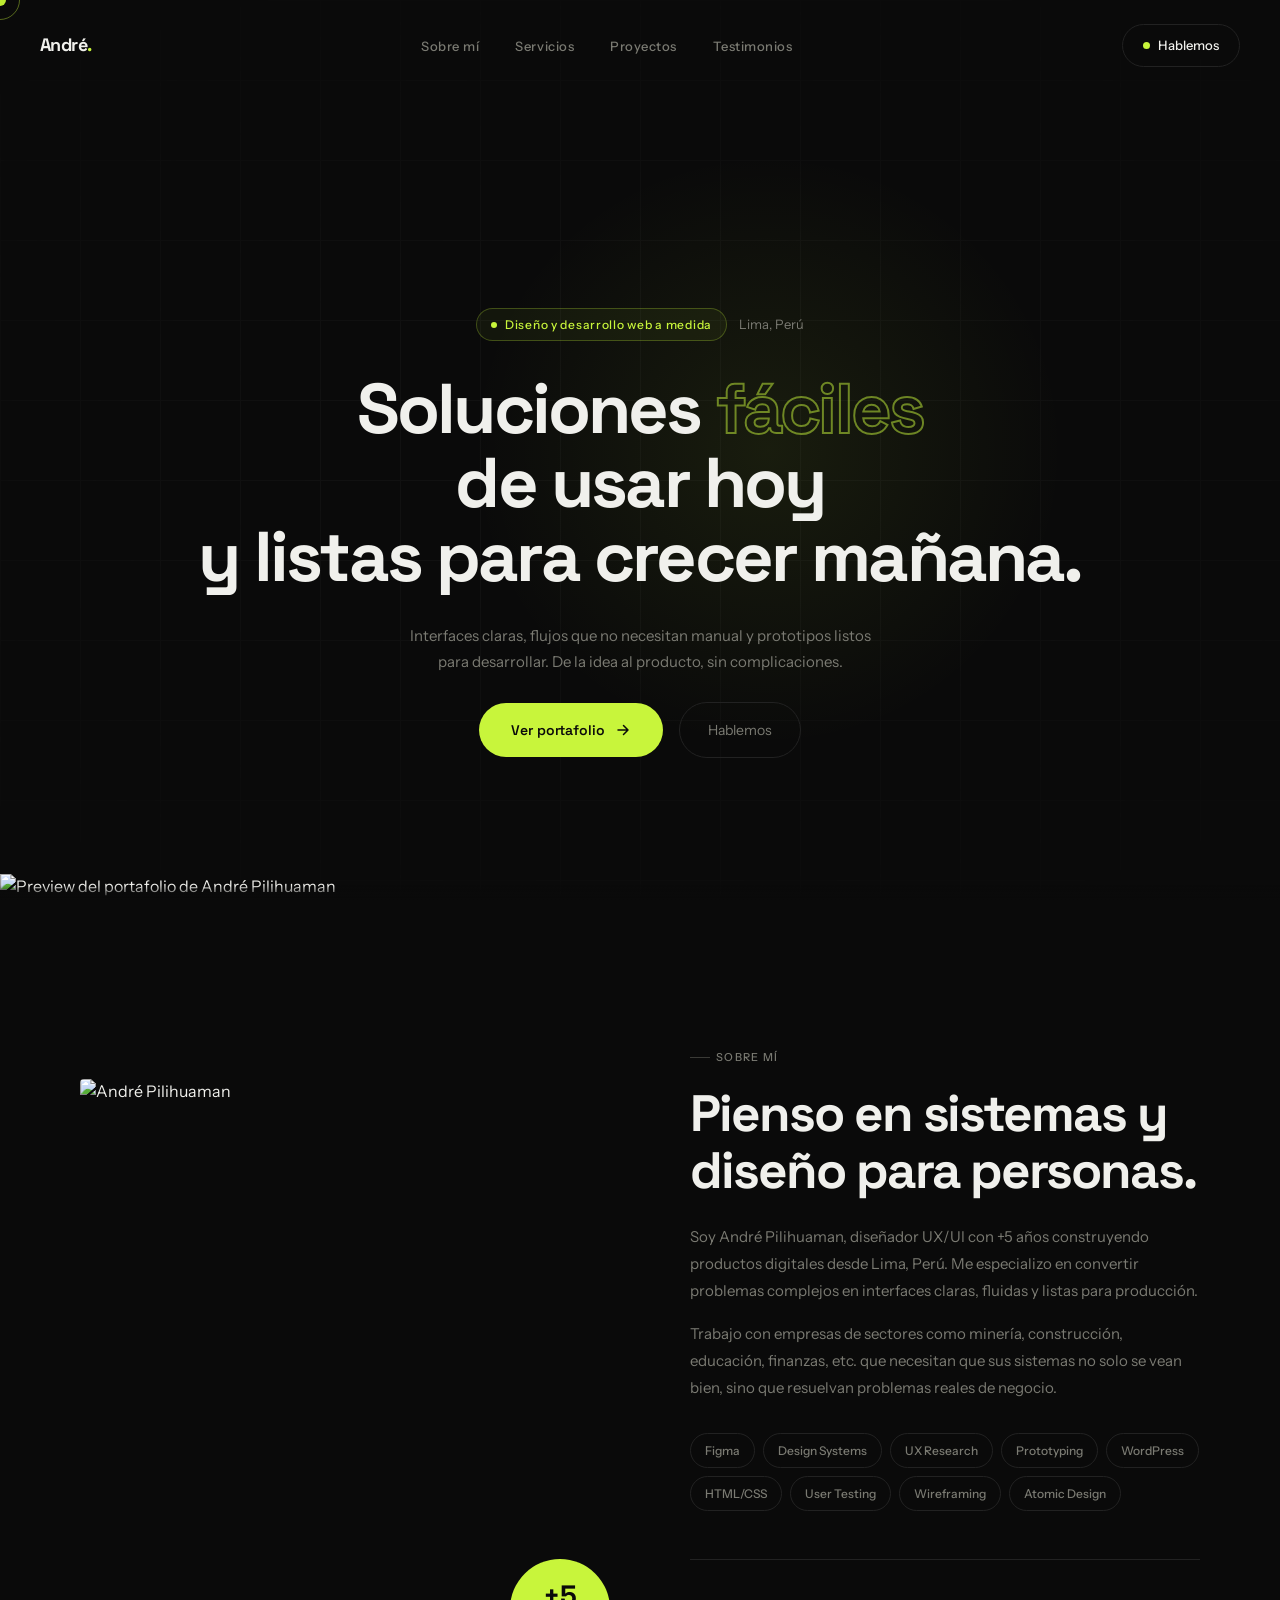
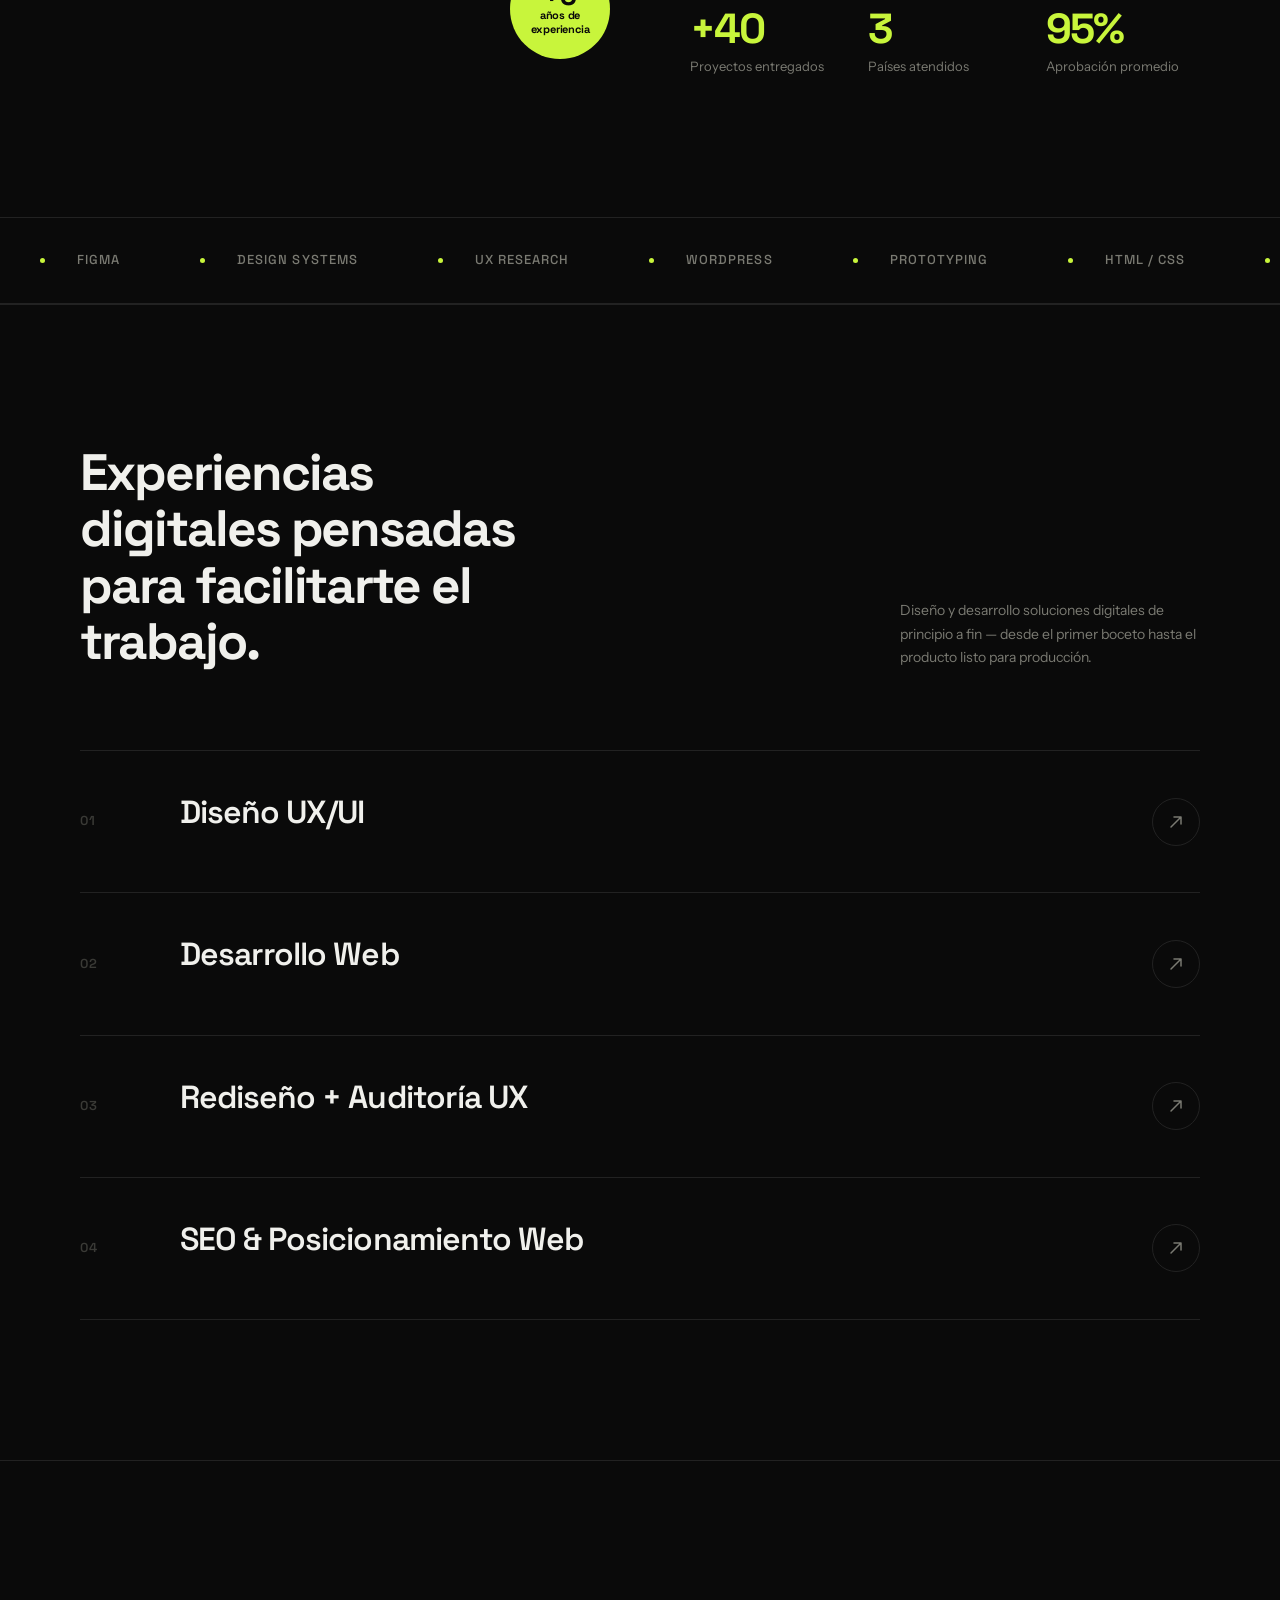
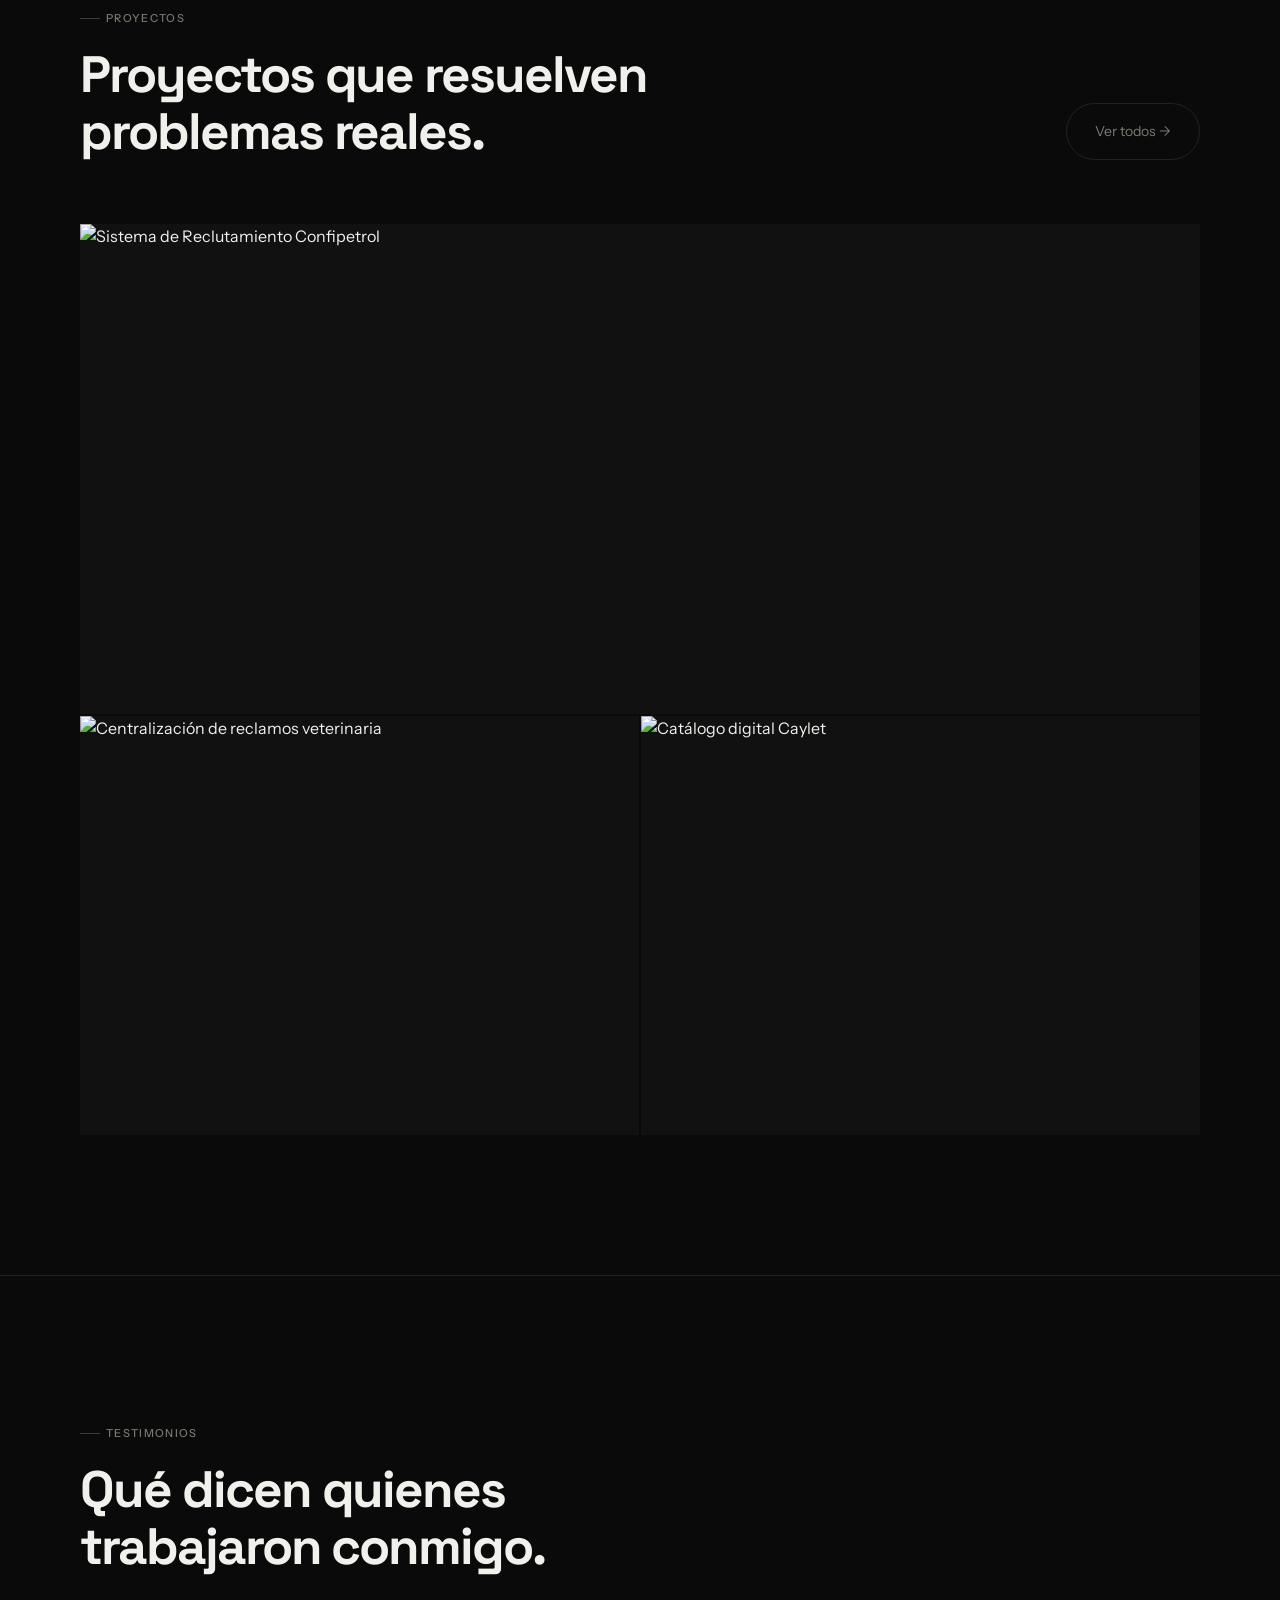
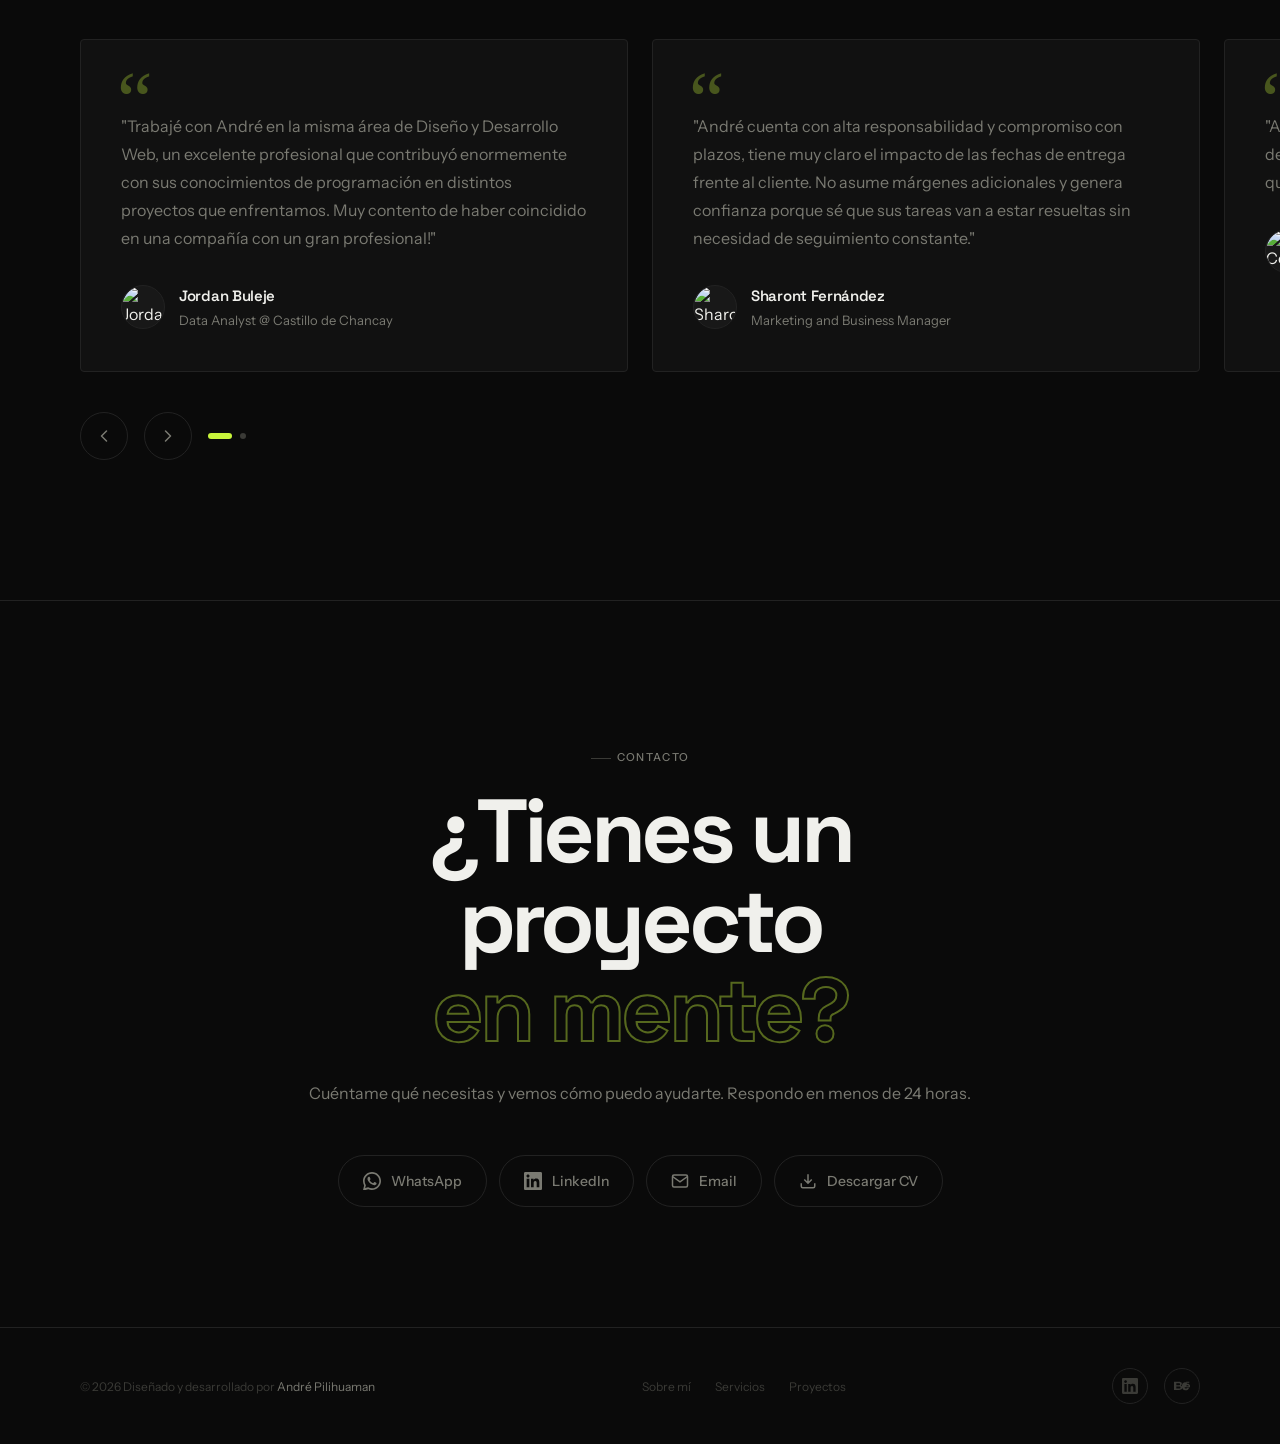
==== index.html @ 9879d1ab "Primera carga" ====
<!DOCTYPE html>
<html lang="es">
<head>
  <meta charset="UTF-8" />
  <meta name="viewport" content="width=device-width, initial-scale=1.0" />
  <title>André Pilihuaman — UX/UI Designer</title>
  <meta name="description" content="Diseñador UX/UI especializado en interfaces claras, sistemas de diseño y productos digitales que facilitan el trabajo." />

  <link rel="preconnect" href="https://fonts.googleapis.com" />
  <link rel="preconnect" href="https://fonts.gstatic.com" crossorigin />
  <link href="https://fonts.googleapis.com/css2?family=Instrument+Sans:ital,wght@0,400;0,500;0,600;1,400&family=Space+Grotesk:wght@300;400;500;600;700&display=swap" rel="stylesheet" />

  <!-- <link rel="icon" type="image/png" href="images/favicon.png" /> -->
  <link rel="stylesheet" href="css/styles.css" />
</head>
<body>

  <!-- CURSOR -->
  <div class="cursor" id="cursor"></div>
  <div class="cursor-ring" id="cursorRing"></div>

  <!-- NAV -->
  <nav id="nav">
    <a href="#hero" class="nav-logo">André<span>.</span></a>
    <ul class="nav-links">
      <li><a href="#about">Sobre mí</a></li>
      <li><a href="#services">Servicios</a></li>
      <li><a href="#projects">Proyectos</a></li>
      <li><a href="#testimonials">Testimonios</a></li>
    </ul>
    <a href="#contact" class="nav-cta">
      <span class="dot"></span>
      Hablemos
    </a>
    <button class="hamburger" id="hamburger" aria-label="Menú">
      <span></span><span></span><span></span>
    </button>
  </nav>

  <!-- OVERLAY + MENÚ MOBILE -->
  <div class="mobile-overlay" id="mobileOverlay"></div>
  <div class="mobile-menu" id="mobileMenu">
    <ul>
      <li><a href="#about"        class="mobile-menu-link">Sobre mí</a></li>
      <li><a href="#services"     class="mobile-menu-link">Servicios</a></li>
      <li><a href="#projects"     class="mobile-menu-link">Proyectos</a></li>
      <li><a href="#testimonials" class="mobile-menu-link">Testimonios</a></li>
      <li><a href="#contact"      class="mobile-menu-link">Hablemos</a></li>
    </ul>
  </div>

  <!-- HERO -->
  <section id="hero">
    <div class="hero-bg-grid"></div>
    <div class="hero-orb"></div>

    <div class="hero-content">
      <div class="hero-eyebrow">
        <div class="badge"><span class="dot"></span>Diseño y desarrollo web a medida</div>
        <span>Lima, Perú</span>
      </div>

      <h1 class="hero-title">
        <span class="line">
          <span class="word">Soluciones</span>&nbsp;<span class="word outlined">fáciles</span>
        </span>
        <span class="line">
          <span class="word">de usar hoy</span>
        </span>
        <span class="line">
          <span class="word">y listas para</span>&nbsp;<span class="word">crecer mañana.</span>
        </span>
      </h1>

      <div class="hero-bottom">
        <p class="hero-desc">
          Interfaces claras, flujos que no necesitan manual y prototipos listos para desarrollar. De la idea al producto, sin complicaciones.
        </p>
        <div class="hero-actions">
          <a href="#projects" class="btn-primary">
            Ver portafolio
            <svg width="16" height="16" viewBox="0 0 16 16" fill="none">
              <path d="M3 8h10M8.5 3.5L13 8l-4.5 4.5" stroke="currentColor" stroke-width="1.5" stroke-linecap="round" stroke-linejoin="round"/>
            </svg>
          </a>
          <a href="#contact" class="btn-secondary">Hablemos</a>
        </div>
      </div>
    </div>

    <div class="hero-mockup-wrapper">
      <img
        src="images/hero_projects.png"
        alt="Preview del portafolio de André Pilihuaman"
        class="hero-mockup-img"
        id="heroMockup"
      />
      <div class="hero-mockup-img--mobile">
        <img src="images/hero_projects_mobile.png" alt="">
      </div>
      <div class="hero-mockup-fade"></div>
    </div>
  </section>

  <!-- ABOUT -->
  <section id="about">
    <div class="container">
      <div class="about-grid">

        <div class="about-left reveal">
          <div class="about-photo-wrapper">
            <img src="images/profile_andre.png" alt="André Pilihuaman" class="about-photo" />
            <div class="about-badge">
              <div class="about-badge-inner">
                <span class="num">+5</span>
                <span>años de<br>experiencia</span>
              </div>
            </div>
          </div>
        </div>

        <div class="about-right">
          <div class="tag reveal">Sobre mí</div>
          <h2 class="reveal reveal-delay-1">Pienso en sistemas y diseño para personas.</h2>
          <p class="reveal reveal-delay-2">
            Soy André Pilihuaman, diseñador UX/UI con +5 años construyendo productos digitales desde Lima, Perú. Me especializo en convertir problemas complejos en interfaces claras, fluidas y listas para producción.
          </p>
          <p class="reveal reveal-delay-2">
            Trabajo con empresas de sectores como minería, construcción, educación, finanzas, etc. que necesitan que sus sistemas no solo se vean bien, sino que resuelvan problemas reales de negocio.
          </p>
          <div class="skills-pills reveal reveal-delay-3">
            <span class="pill">Figma</span>
            <span class="pill">Design Systems</span>
            <span class="pill">UX Research</span>
            <span class="pill">Prototyping</span>
            <span class="pill">WordPress</span>
            <span class="pill">HTML/CSS</span>
            <span class="pill">User Testing</span>
            <span class="pill">Wireframing</span>
            <span class="pill">Atomic Design</span>
          </div>
          <div class="about-stats reveal reveal-delay-4">
            <div class="about-stat">
              <div class="num">+40</div>
              <div class="label">Proyectos entregados</div>
            </div>
            <div class="about-stat">
              <div class="num">3</div>
              <div class="label">Países atendidos</div>
            </div>
            <div class="about-stat">
              <div class="num">95%</div>
              <div class="label">Aprobación promedio</div>
            </div>
          </div>
        </div>

      </div>
    </div>
  </section>

  <!-- MARQUEE -->
  <div class="marquee-section">
    <div class="marquee-track">
      <div class="marquee-item"><span class="dot"></span>Figma</div>
      <div class="marquee-item"><span class="dot"></span>Design Systems</div>
      <div class="marquee-item"><span class="dot"></span>UX Research</div>
      <div class="marquee-item"><span class="dot"></span>WordPress</div>
      <div class="marquee-item"><span class="dot"></span>Prototyping</div>
      <div class="marquee-item"><span class="dot"></span>HTML / CSS</div>
      <div class="marquee-item"><span class="dot"></span>Wireframing</div>
      <div class="marquee-item"><span class="dot"></span>User Testing</div>
      <div class="marquee-item"><span class="dot"></span>Information Architecture</div>
      <div class="marquee-item"><span class="dot"></span>Figma</div>
      <div class="marquee-item"><span class="dot"></span>Design Systems</div>
      <div class="marquee-item"><span class="dot"></span>UX Research</div>
      <div class="marquee-item"><span class="dot"></span>WordPress</div>
      <div class="marquee-item"><span class="dot"></span>Prototyping</div>
      <div class="marquee-item"><span class="dot"></span>HTML / CSS</div>
      <div class="marquee-item"><span class="dot"></span>Wireframing</div>
      <div class="marquee-item"><span class="dot"></span>User Testing</div>
      <div class="marquee-item"><span class="dot"></span>Information Architecture</div>
    </div>
  </div>

  <!-- SERVICES -->
  <section id="services">
    <div class="container">
      <div class="services-header">
        <h2 class="reveal">Experiencias digitales pensadas para facilitarte el trabajo.</h2>
        <p class="reveal">Diseño y desarrollo soluciones digitales de principio a fin — desde el primer boceto hasta el producto listo para producción.</p>
      </div>

      <div class="services-list">

        <div class="service-item reveal">
          <div class="service-num">01</div>
          <div class="service-content">
            <div class="service-name">Diseño UX/UI</div>
            <div class="service-desc">Desde landing pages hasta sistemas enterprise complejos. Diseño interfaces centradas en el usuario que son intuitivas, funcionales y listas para desarrollo.</div>
            <div class="service-tags">
              <span class="service-tag">Research</span>
              <span class="service-tag">Wireframes</span>
              <span class="service-tag">Prototipos</span>
              <span class="service-tag">Figma</span>
            </div>
          </div>
          <div class="service-arrow">
            <svg width="18" height="18" viewBox="0 0 18 18" fill="none"><path d="M4 14L14 4M14 4H7M14 4v7" stroke="currentColor" stroke-width="1.5" stroke-linecap="round" stroke-linejoin="round"/></svg>
          </div>
        </div>

        <div class="service-item reveal reveal-delay-1">
          <div class="service-num">02</div>
          <div class="service-content">
            <div class="service-name">Desarrollo Web</div>
            <div class="service-desc">Convierto diseños en código. WordPress, HTML/CSS/JS y otras tecnologías, con atención pixel-perfect a cada detalle.</div>
            <div class="service-tags">
              <span class="service-tag">WordPress</span>
              <span class="service-tag">HTML/CSS/JS</span>
              <span class="service-tag">ACF/PHP</span>
              <span class="service-tag">Elementor Pro</span>
            </div>
          </div>
          <div class="service-arrow">
            <svg width="18" height="18" viewBox="0 0 18 18" fill="none"><path d="M4 14L14 4M14 4H7M14 4v7" stroke="currentColor" stroke-width="1.5" stroke-linecap="round" stroke-linejoin="round"/></svg>
          </div>
        </div>

        <div class="service-item reveal reveal-delay-2">
          <div class="service-num">03</div>
          <div class="service-content">
            <div class="service-name">Rediseño + Auditoría UX</div>
            <div class="service-desc">Identifico los puntos de fricción en tu producto actual y propongo soluciones concretas con impacto medible.</div>
            <div class="service-tags">
              <span class="service-tag">Heurísticas</span>
              <span class="service-tag">Flujos</span>
              <span class="service-tag">Benchmarking</span>
            </div>
          </div>
          <div class="service-arrow">
            <svg width="18" height="18" viewBox="0 0 18 18" fill="none"><path d="M4 14L14 4M14 4H7M14 4v7" stroke="currentColor" stroke-width="1.5" stroke-linecap="round" stroke-linejoin="round"/></svg>
          </div>
        </div>

        <div class="service-item reveal reveal-delay-3">
          <div class="service-num">04</div>
          <div class="service-content">
            <div class="service-name">SEO & Posicionamiento Web</div>
            <div class="service-desc">Optimizo sitios para que Google los encuentre. Estructura, rendimiento, on-page y Core Web Vitals.</div>
            <div class="service-tags">
              <span class="service-tag">On-page SEO</span>
              <span class="service-tag">Core Web Vitals</span>
              <span class="service-tag">Google Search Console</span>
            </div>
          </div>
          <div class="service-arrow">
            <svg width="18" height="18" viewBox="0 0 18 18" fill="none"><path d="M4 14L14 4M14 4H7M14 4v7" stroke="currentColor" stroke-width="1.5" stroke-linecap="round" stroke-linejoin="round"/></svg>
          </div>
        </div>

      </div>
    </div>
  </section>

  <!-- PROJECTS -->
  <section id="projects">
    <div class="container">
      <div class="projects-header">
        <div>
          <div class="tag reveal">Proyectos</div>
          <h2 class="reveal reveal-delay-1">Proyectos que resuelven<br>problemas reales.</h2>
        </div>
        <a href="#contact" class="btn-secondary reveal reveal-delay-2">Ver todos →</a>
      </div>

      <div class="projects-grid">

        <div class="project-card reveal">
          <img src="images/project_reclutamiento.png" class="project-thumb" alt="Sistema de Reclutamiento Confipetrol">
          <div class="project-overlay">
            <div class="project-cats">
              <span class="project-cat">UX/UI</span>
              <span class="project-cat">Minería</span>
              <span class="project-cat">Figma</span>
            </div>
            <div class="project-title">De Excel a plataforma de reclutamiento enterprise</div>
            <div class="project-client">Sistema de reclutamiento para empresa minera</div>
          </div>
          <a href="#" class="project-link-btn" aria-label="Ver proyecto">
            <svg width="18" height="18" viewBox="0 0 18 18" fill="none"><path d="M4 14L14 4M14 4H7M14 4v7" stroke="currentColor" stroke-width="1.5" stroke-linecap="round" stroke-linejoin="round"/></svg>
          </a>
        </div>

        <div class="project-card reveal reveal-delay-1">
          <img src="images/project_reclamos.png" class="project-thumb" alt="Centralización de reclamos veterinaria">
          <div class="project-overlay">
            <div class="project-cats">
              <span class="project-cat">Salud veterinaria</span>
              <span class="project-cat">UX/UI</span>
              <span class="project-cat">Figma</span>
            </div>
            <div class="project-title">Centralización de reclamos en plataforma enterprise</div>
            <div class="project-client">Sistema de reclamos para empresa médico veterinaria</div>
          </div>
          <a href="#" class="project-link-btn" aria-label="Ver proyecto">
            <svg width="18" height="18" viewBox="0 0 18 18" fill="none"><path d="M4 14L14 4M14 4H7M14 4v7" stroke="currentColor" stroke-width="1.5" stroke-linecap="round" stroke-linejoin="round"/></svg>
          </a>
        </div>

        <div class="project-card reveal reveal-delay-2">
          <img src="images/project_caylet.png" class="project-thumb" alt="Catálogo digital Caylet">
          <div class="project-overlay">
            <div class="project-cats">
              <span class="project-cat">Retail</span>
              <span class="project-cat">Web Dev</span>
              <span class="project-cat">WordPress</span>
            </div>
            <div class="project-title">Catálogo digital que reemplazó un PDF de 50 páginas</div>
            <div class="project-client">Sitio web wordpress con tienda virtual</div>
          </div>
          <a href="#" class="project-link-btn" aria-label="Ver proyecto">
            <svg width="18" height="18" viewBox="0 0 18 18" fill="none"><path d="M4 14L14 4M14 4H7M14 4v7" stroke="currentColor" stroke-width="1.5" stroke-linecap="round" stroke-linejoin="round"/></svg>
          </a>
        </div>

      </div>
    </div>
  </section>

  <!-- TESTIMONIALS -->
  <section id="testimonials">
    <div class="container">
      <div class="testimonials-header">
        <div class="tag reveal">Testimonios</div>
        <h2 class="reveal reveal-delay-1">Qué dicen quienes<br>trabajaron conmigo.</h2>
      </div>
      <div class="testimonials-slider">
        <div class="testimonials-track" id="testimonialsTrack">

          <div class="testimonial-card">
            <p class="testimonial-text">"Trabajé con André en la misma área de Diseño y Desarrollo Web, un excelente profesional que contribuyó enormemente con sus conocimientos de programación en distintos proyectos que enfrentamos. Muy contento de haber coincidido en una compañía con un gran profesional!"</p>
            <div class="testimonial-author">
              <div class="testimonial-avatar">
                <img src="images/ícono_jordan.png" alt="Jordan Buleje">
              </div>
              <div>
                <div class="testimonial-name">Jordan Buleje</div>
                <div class="testimonial-role">Data Analyst @ Castillo de Chancay</div>
              </div>
            </div>
          </div>

          <div class="testimonial-card">
            <p class="testimonial-text">"André cuenta con alta responsabilidad y compromiso con plazos, tiene muy claro el impacto de las fechas de entrega frente al cliente. No asume márgenes adicionales y genera confianza porque sé que sus tareas van a estar resueltas sin necesidad de seguimiento constante."</p>
            <div class="testimonial-author">
              <div class="testimonial-avatar">
                <img src="images/ícono_sharont.png" alt="Sharont Fernández">
              </div>
              <div>
                <div class="testimonial-name">Sharont Fernández</div>
                <div class="testimonial-role">Marketing and Business Manager</div>
              </div>
            </div>
          </div>

          <div class="testimonial-card">
            <p class="testimonial-text">"André es muy detallista y se toma el tiempo para asegurarse de que todo esté perfecto. El resultado fue mucho mejor de lo que esperábamos."</p>
            <div class="testimonial-author">
              <div class="testimonial-avatar">
                <img src="images/ícono_césar.png" alt="César Gálvez">
              </div>
              <div>
                <div class="testimonial-name">César Gálvez</div>
                <div class="testimonial-role">CEO @touchconsulting</div>
              </div>
            </div>
          </div>

          <div class="testimonial-card">
            <p class="testimonial-text">"La calidad del diseño UX de André superó nuestras expectativas. Logró simplificar procesos complejos con una interfaz intuitiva que nuestro equipo adoptó de inmediato."</p>
            <div class="testimonial-author">
              <div class="testimonial-avatar">
                <img src="images/ícono_yuliana.png" alt="Yuliana Goñi">
              </div>
              <div>
                <div class="testimonial-name">Yuliana Goñi</div>
                <div class="testimonial-role">Project Manager</div>
              </div>
            </div>
          </div>

        </div>
        <div class="slider-controls">
          <button class="slider-btn" id="prevBtn" aria-label="Anterior">
            <svg width="20" height="20" viewBox="0 0 20 20" fill="none"><path d="M12.5 15L7.5 10L12.5 5" stroke="currentColor" stroke-width="1.5" stroke-linecap="round" stroke-linejoin="round"/></svg>
          </button>
          <button class="slider-btn" id="nextBtn" aria-label="Siguiente">
            <svg width="20" height="20" viewBox="0 0 20 20" fill="none"><path d="M7.5 5L12.5 10L7.5 15" stroke="currentColor" stroke-width="1.5" stroke-linecap="round" stroke-linejoin="round"/></svg>
          </button>
          <div class="slider-dots" id="sliderDots"></div>
        </div>
      </div>
    </div>
  </section>

  <!-- CONTACT -->
  <section id="contact">
    <div class="container">
      <div class="contact-inner">
        <div class="tag reveal" style="justify-content:center">Contacto</div>
        <h2 class="reveal reveal-delay-1">¿Tienes un<br>proyecto<br><em>en mente?</em></h2>
        <p class="reveal reveal-delay-2">Cuéntame qué necesitas y vemos cómo puedo ayudarte. Respondo en menos de 24 horas.</p>
        <div class="contact-links reveal reveal-delay-3">
          <a href="https://wa.me/51931561797" target="_blank" class="contact-link">
            <svg width="18" height="18" viewBox="0 0 24 24" fill="currentColor"><path d="M17.472 14.382c-.297-.149-1.758-.867-2.03-.967-.273-.099-.471-.148-.67.15-.197.297-.767.966-.94 1.164-.173.199-.347.223-.644.075-.297-.15-1.255-.463-2.39-1.475-.883-.788-1.48-1.761-1.653-2.059-.173-.297-.018-.458.13-.606.134-.133.298-.347.446-.52.149-.174.198-.298.298-.497.099-.198.05-.371-.025-.52-.075-.149-.669-1.612-.916-2.207-.242-.579-.487-.5-.669-.51-.173-.008-.371-.01-.57-.01-.198 0-.52.074-.792.372-.272.297-1.04 1.016-1.04 2.479 0 1.462 1.065 2.875 1.213 3.074.149.198 2.096 3.2 5.077 4.487.709.306 1.262.489 1.694.625.712.227 1.36.195 1.871.118.571-.085 1.758-.719 2.006-1.413.248-.694.248-1.289.173-1.413-.074-.124-.272-.198-.57-.347z"/><path d="M12 0C5.373 0 0 5.373 0 12c0 2.126.557 4.122 1.529 5.855L.057 23.886c-.06.232.02.477.204.641.127.112.288.17.452.17.065 0 .131-.009.194-.027l6.186-1.607A11.927 11.927 0 0012 24c6.627 0 12-5.373 12-12S18.627 0 12 0zm0 21.818a9.797 9.797 0 01-5.031-1.393l-.36-.213-3.732.969.998-3.637-.234-.374A9.797 9.797 0 012.182 12C2.182 6.565 6.565 2.182 12 2.182S21.818 6.565 21.818 12 17.435 21.818 12 21.818z"/></svg>
            WhatsApp
          </a>
          <a href="https://www.linkedin.com/in/andr%C3%A9-pillihuaman/" target="_blank" class="contact-link">
            <svg width="18" height="18" viewBox="0 0 24 24" fill="currentColor"><path d="M20.447 20.452h-3.554v-5.569c0-1.328-.027-3.037-1.852-3.037-1.853 0-2.136 1.445-2.136 2.939v5.667H9.351V9h3.414v1.561h.046c.477-.9 1.637-1.85 3.37-1.85 3.601 0 4.267 2.37 4.267 5.455v6.286zM5.337 7.433c-1.144 0-2.063-.926-2.063-2.065 0-1.138.92-2.063 2.063-2.063 1.14 0 2.064.925 2.064 2.063 0 1.139-.925 2.065-2.064 2.065zm1.782 13.019H3.555V9h3.564v11.452zM22.225 0H1.771C.792 0 0 .774 0 1.729v20.542C0 23.227.792 24 1.771 24h20.451C23.2 24 24 23.227 24 22.271V1.729C24 .774 23.2 0 22.222 0h.003z"/></svg>
            LinkedIn
          </a>
          <a href="mailto:aphuachaca@gmail.com" class="contact-link">
            <svg width="18" height="18" viewBox="0 0 24 24" fill="none" stroke="currentColor" stroke-width="2"><path d="M4 4h16c1.1 0 2 .9 2 2v12c0 1.1-.9 2-2 2H4c-1.1 0-2-.9-2-2V6c0-1.1.9-2 2-2z"/><polyline points="22,6 12,13 2,6"/></svg>
            Email
          </a>
          <a href="images/CV_Andre_Pillihuaman_UX_UI.pdf" download class="contact-link">
            <svg width="18" height="18" viewBox="0 0 24 24" fill="none" stroke="currentColor" stroke-width="2"><path d="M21 15v4a2 2 0 01-2 2H5a2 2 0 01-2-2v-4M7 10l5 5 5-5M12 15V3"/></svg>
            Descargar CV
          </a>
        </div>
      </div>
    </div>
  </section>

  <!-- FOOTER -->
  <footer>
    <div class="container">
      <div class="footer-inner">
        <div class="footer-copy">© 2026 Diseñado y desarrollado por <span>André Pilihuaman</span></div>
        <div class="footer-links">
          <a href="#about">Sobre mí</a>
          <a href="#services">Servicios</a>
          <a href="#projects">Proyectos</a>
        </div>
        <div class="footer-socials">
          <a href="https://www.linkedin.com/in/andr%C3%A9-pillihuaman/" target="_blank" aria-label="LinkedIn">
            <svg width="16" height="16" viewBox="0 0 24 24" fill="currentColor"><path d="M20.447 20.452h-3.554v-5.569c0-1.328-.027-3.037-1.852-3.037-1.853 0-2.136 1.445-2.136 2.939v5.667H9.351V9h3.414v1.561h.046c.477-.9 1.637-1.85 3.37-1.85 3.601 0 4.267 2.37 4.267 5.455v6.286zM5.337 7.433c-1.144 0-2.063-.926-2.063-2.065 0-1.138.92-2.063 2.063-2.063 1.14 0 2.064.925 2.064 2.063 0 1.139-.925 2.065-2.064 2.065zm1.782 13.019H3.555V9h3.564v11.452zM22.225 0H1.771C.792 0 0 .774 0 1.729v20.542C0 23.227.792 24 1.771 24h20.451C23.2 24 24 23.227 24 22.271V1.729C24 .774 23.2 0 22.222 0h.003z"/></svg>
          </a>
          <a href="https://www.behance.net/andrepillihu1" target="_blank" aria-label="Behance">
            <svg width="16" height="16" viewBox="0 0 24 24" fill="currentColor"><path d="M7.803 5.731c.589 0 1.119.051 1.605.155.483.103.895.273 1.243.508.343.235.611.547.804.938.187.387.28.86.28 1.406 0 .604-.135 1.107-.404 1.512-.269.406-.673.737-1.207.994.724.226 1.267.615 1.624 1.169.357.553.538 1.22.538 2.002 0 .605-.113 1.127-.343 1.568-.226.437-.543.798-.95 1.077-.406.278-.877.49-1.415.624-.54.136-1.114.203-1.718.203H0V5.731h7.803zm-.351 4.972c.49 0 .891-.119 1.2-.354.31-.238.464-.604.464-1.1 0-.27-.05-.498-.148-.682-.099-.183-.237-.33-.415-.437-.178-.106-.386-.181-.623-.226-.237-.044-.49-.066-.758-.066H3.463v2.865h3.989zm.19 5.218c.285 0 .556-.027.808-.08.252-.054.473-.141.664-.262.19-.12.342-.284.454-.49.111-.207.167-.466.167-.774 0-.614-.172-1.058-.516-1.334-.341-.276-.809-.414-1.396-.414H3.463v3.354h4.179zm12.522-7.465c.586 0 1.131.1 1.629.3.5.2.928.488 1.287.862.36.375.637.83.834 1.366.197.537.295 1.14.295 1.81v.91H15.88c.043.666.252 1.178.635 1.539.38.36.879.54 1.506.54.46 0 .864-.104 1.21-.31.345-.207.575-.45.69-.73h2.836c-.44 1.28-1.102 2.196-1.985 2.743-.884.548-1.956.82-3.213.82-.872 0-1.66-.139-2.36-.416-.698-.278-1.297-.677-1.794-1.197-.497-.52-.882-1.15-1.156-1.89-.275-.742-.413-1.572-.413-2.49 0-.872.136-1.679.407-2.421.27-.741.652-1.375 1.146-1.905.493-.53 1.088-.941 1.785-1.232.698-.29 1.47-.436 2.32-.436zm.016 2.26c-.555 0-1.002.154-1.343.46-.34.308-.553.742-.637 1.301h3.903c-.073-.574-.277-1.01-.615-1.307-.337-.299-.775-.454-1.308-.454zm-2.08-5.252h4.826v1.61h-4.826v-1.61z"/></svg>
          </a>
        </div>
      </div>
    </div>
  </footer>

  <script src="js/script.js"></script>
</body>
</html>
---- css/styles.css ----
/* =============================================
   DESIGN TOKENS
============================================= */
:root {
  --bg:        #0a0a0a;
  --bg-2:      #111111;
  --bg-3:      #181818;
  --border:    #222222;
  --accent:    #c8f53b;
  --accent-2:  #a8d426;
  --text:      #f0f0ec;
  --text-muted:#7a7a72;
  --text-dim:  #3a3a36;

  --font-display: 'Space Grotesk', sans-serif;
  --font-body:    'Instrument Sans', sans-serif;

  --ease-out-expo: cubic-bezier(0.16, 1, 0.3, 1);
  --ease-in-out:   cubic-bezier(0.87, 0, 0.13, 1);
}

/* =============================================
   RESET & BASE
============================================= */
*, *::before, *::after { box-sizing: border-box; margin: 0; padding: 0; }
html { scroll-behavior: smooth; }
body {
  background: var(--bg);
  color: var(--text);
  font-family: var(--font-body);
  font-size: 16px;
  line-height: 1.6;
  overflow-x: hidden;
  cursor: none;
}
a { color: inherit; text-decoration: none; }
img { max-width: 100%; display: block; }
button { cursor: none; background: none; border: none; font: inherit; }

/* =============================================
   CUSTOM CURSOR
============================================= */
.cursor {
  position: fixed;
  width: 12px; height: 12px;
  background: var(--accent);
  border-radius: 50%;
  pointer-events: none;
  z-index: 9999;
  transform: translate(-50%, -50%);
  transition: transform 0.08s linear,
              width  0.3s var(--ease-out-expo),
              height 0.3s var(--ease-out-expo),
              background 0.2s;
  mix-blend-mode: difference;
}
.cursor-ring {
  position: fixed;
  width: 40px; height: 40px;
  border: 1px solid rgba(200,245,59,0.4);
  border-radius: 50%;
  pointer-events: none;
  z-index: 9998;
  transform: translate(-50%, -50%);
  transition: transform 0.18s var(--ease-out-expo),
              width   0.4s var(--ease-out-expo),
              height  0.4s var(--ease-out-expo),
              opacity 0.2s;
}
.cursor.hover      { width: 6px; height: 6px; }
.cursor-ring.hover { width: 60px; height: 60px; opacity: 0.6; }

/* =============================================
   UTILITIES
============================================= */
.container {
  max-width: 1200px;
  margin: 0 auto;
  padding: 0 40px;
}
.accent { color: var(--accent); }
.tag {
  display: inline-flex;
  align-items: center;
  gap: 6px;
  font-family: var(--font-body);
  font-size: 11px;
  font-weight: 500;
  letter-spacing: 0.12em;
  text-transform: uppercase;
  color: var(--text-muted);
  margin-bottom: 20px;
}
.tag::before {
  content: '';
  width: 20px; height: 1px;
  background: var(--text-dim);
}

/* Reveal */
.reveal {
  opacity: 0;
  transform: translateY(40px);
  transition: opacity 0.8s var(--ease-out-expo), transform 0.8s var(--ease-out-expo);
}
.reveal.visible  { opacity: 1; transform: translateY(0); }
.reveal-delay-1  { transition-delay: 0.1s; }
.reveal-delay-2  { transition-delay: 0.2s; }
.reveal-delay-3  { transition-delay: 0.3s; }
.reveal-delay-4  { transition-delay: 0.4s; }

/* =============================================
   NAV
============================================= */
nav {
  position: fixed;
  top: 0; left: 0; right: 0;
  z-index: 100;
  padding: 24px 40px;
  display: flex;
  align-items: center;
  justify-content: space-between;
  transition: background 0.4s, padding 0.4s;
}
nav.scrolled {
  background: rgba(10,10,10,0.92);
  backdrop-filter: blur(16px);
  padding: 16px 40px;
  border-bottom: 1px solid var(--border);
}
.nav-logo {
  font-family: var(--font-display);
  font-weight: 700;
  font-size: 18px;
  letter-spacing: -0.03em;
}
.nav-logo span { color: var(--accent); }
.nav-links {
  display: flex;
  gap: 36px;
  list-style: none;
}
.nav-links a {
  font-size: 13px;
  font-weight: 500;
  letter-spacing: 0.04em;
  color: var(--text-muted);
  transition: color 0.2s;
  position: relative;
}
.nav-links a::after {
  content: '';
  position: absolute;
  bottom: -4px; left: 0;
  width: 0; height: 1px;
  background: var(--accent);
  transition: width 0.3s var(--ease-out-expo);
}
.nav-links a:hover        { color: var(--text); }
.nav-links a:hover::after { width: 100%; }
.nav-cta {
  display: flex;
  align-items: center;
  gap: 8px;
  padding: 10px 20px;
  border: 1px solid var(--border);
  border-radius: 100px;
  font-size: 13px;
  font-weight: 500;
  color: var(--text);
  transition: border-color 0.2s, background 0.2s;
}
.nav-cta:hover { border-color: var(--accent); background: rgba(200,245,59,0.06); }
.nav-cta .dot {
  width: 7px; height: 7px;
  background: var(--accent);
  border-radius: 50%;
  animation: pulse 2s infinite;
}
@keyframes pulse {
  0%, 100% { opacity: 1; transform: scale(1); }
  50%       { opacity: 0.5; transform: scale(0.7); }
}
.hamburger {
  display: none;
  flex-direction: column;
  gap: 5px;
  width: 28px;
}
.hamburger span {
  height: 1.5px;
  background: var(--text);
  transition: transform 0.3s, opacity 0.3s;
}

/* =============================================
   MENÚ MOBILE
============================================= */
.mobile-overlay {
  display: none;
  position: fixed;
  inset: 0;
  background: rgba(0,0,0,0.6);
  z-index: 150;
  backdrop-filter: blur(4px);
  opacity: 0;
  transition: opacity 0.3s;
}
.mobile-overlay.open { display: block; opacity: 1; }

.mobile-menu {
  position: fixed;
  top: 0; right: 0;
  width: 75vw;
  max-width: 300px;
  height: 100vh;
  background: var(--bg-2);
  border-left: 1px solid var(--border);
  z-index: 200;
  padding: 80px 32px 40px;
  transform: translateX(100%);
  transition: transform 0.4s var(--ease-out-expo);
}
.mobile-menu.open { transform: translateX(0); }
.mobile-menu ul   { list-style: none; display: flex; flex-direction: column; gap: 4px; }
.mobile-menu-link {
  display: block;
  font-family: var(--font-display);
  font-size: 28px;
  font-weight: 700;
  letter-spacing: -0.03em;
  color: var(--text-muted);
  padding: 10px 0;
  border-bottom: 1px solid var(--border);
  transition: color 0.2s;
}
.mobile-menu ul li:last-child .mobile-menu-link { border-bottom: none; }
.mobile-menu-link:hover { color: var(--accent); }

/* Hamburger → X animado */
.hamburger.active span:nth-child(1) { transform: translateY(6.5px) rotate(45deg); }
.hamburger.active span:nth-child(2) { opacity: 0; transform: scaleX(0); }
.hamburger.active span:nth-child(3) { transform: translateY(-6.5px) rotate(-45deg); }

/* =============================================
   HERO
============================================= */
#hero {
  min-height: 100vh;
  display: flex;
  flex-direction: column;
  justify-content: flex-end;
  padding: 0 40px 0;
  position: relative;
  overflow: hidden;
}
.hero-bg-grid {
  position: absolute;
  inset: 0;
  background-image:
    linear-gradient(var(--border) 1px, transparent 1px),
    linear-gradient(90deg, var(--border) 1px, transparent 1px);
  background-size: 80px 80px;
  opacity: 0.3;
  mask-image: radial-gradient(ellipse 80% 60% at 50% 50%, black 30%, transparent 100%);
  pointer-events: none;
}
.hero-orb {
  position: absolute;
  width: 600px; height: 600px;
  background: radial-gradient(circle, rgba(200,245,59,0.08) 0%, transparent 70%);
  border-radius: 50%;
  top: 50%; left: 60%;
  transform: translate(-50%, -50%);
  pointer-events: none;
}
.hero-content {
  position: relative;
  z-index: 2;
  max-width: 1200px;
  margin: 0 auto;
  width: 100%;
  padding-top: 160px;
  padding-bottom: 56px;
  display: flex;
  flex-direction: column;
  align-items: center;
  text-align: center;
}
.hero-eyebrow {
  display: flex;
  align-items: center;
  justify-content: center;
  gap: 12px;
  margin-bottom: 32px;
}
.hero-eyebrow .badge {
  display: inline-flex;
  align-items: center;
  gap: 8px;
  padding: 6px 14px;
  border: 1px solid rgba(200,245,59,0.25);
  border-radius: 100px;
  font-size: 12px;
  font-weight: 500;
  letter-spacing: 0.06em;
  color: var(--accent);
  background: rgba(200,245,59,0.05);
}
.hero-eyebrow .badge .dot {
  width: 6px; height: 6px;
  background: var(--accent);
  border-radius: 50%;
  animation: pulse 2s infinite;
}
.hero-eyebrow span { color: var(--text-muted); font-size: 13px; }

.hero-title {
  font-family: var(--font-display);
  font-size: clamp(36px, 5.5vw, 80px);
  font-weight: 700;
  letter-spacing: -0.04em;
  line-height: 1.05;
  margin-bottom: 28px;
  text-align: center;
}
.hero-title .line { overflow: hidden; display: block; }
.hero-title .word {
  display: inline-block;
  transform: translateY(110%);
  animation: wordReveal 1s var(--ease-out-expo) forwards;
}
.hero-title .line:nth-child(1) .word:nth-child(2) { animation-delay: 0.08s; }
.hero-title .line:nth-child(2) .word              { animation-delay: 0.16s; }
.hero-title .line:nth-child(3) .word              { animation-delay: 0.22s; }
.hero-title .line:nth-child(3) .word:nth-child(2) { animation-delay: 0.28s; }
@keyframes wordReveal { to { transform: translateY(0); } }
.hero-title .outlined {
  -webkit-text-stroke: 2px rgba(200,245,59,0.5);
  color: transparent;
}

.hero-bottom {
  display: flex;
  flex-direction: column;
  align-items: center;
  gap: 28px;
}
.hero-desc {
  max-width: 480px;
  color: var(--text-muted);
  font-size: 15px;
  line-height: 1.7;
  text-align: center;
  animation: fadeUp 1s 0.5s var(--ease-out-expo) both;
}
.hero-actions {
  display: flex;
  align-items: center;
  justify-content: center;
  gap: 16px;
  animation: fadeUp 1s 0.6s var(--ease-out-expo) both;
}
@keyframes fadeUp {
  from { opacity: 0; transform: translateY(24px); }
  to   { opacity: 1; transform: translateY(0); }
}

.btn-primary {
  display: inline-flex;
  align-items: center;
  gap: 10px;
  padding: 16px 32px;
  background: var(--accent);
  color: #0a0a0a;
  border-radius: 100px;
  font-family: var(--font-display);
  font-weight: 600;
  font-size: 14px;
  letter-spacing: -0.01em;
  transition: background 0.2s, transform 0.2s var(--ease-out-expo), box-shadow 0.2s;
}
.btn-primary:hover {
  background: var(--accent-2);
  transform: translateY(-2px);
  box-shadow: 0 16px 40px rgba(200,245,59,0.2);
}
.btn-secondary {
  display: inline-flex;
  align-items: center;
  gap: 8px;
  padding: 16px 28px;
  border: 1px solid var(--border);
  border-radius: 100px;
  font-size: 14px;
  color: var(--text-muted);
  transition: border-color 0.2s, color 0.2s;
}
.btn-secondary:hover { border-color: var(--text-muted); color: var(--text); }

/* MOCKUP FULL-WIDTH */
.hero-mockup-wrapper {
  position: relative;
  width: 100vw;
  margin-left: calc(-50vw + 50%);
  margin-top: 60px;
  max-height: 60vh;
  overflow: hidden;
  animation: fadeUp 1.2s 0.8s var(--ease-out-expo) both;
}
.hero-mockup-img {
  width: 100%;
  height: auto;
  display: block;
  object-fit: cover;
  object-position: top center;
}
.hero-mockup-img--mobile        { display: none; }
.hero-mockup-img--mobile img    { width: 100%; height: auto; display: block; }
.hero-mockup-fade {
  position: absolute;
  bottom: 0; left: 0; right: 0;
  height: 60%;
  background: linear-gradient(to bottom, transparent 0%, var(--bg) 100%);
  pointer-events: none;
}

/* =============================================
   ABOUT
============================================= */
#about { padding: 140px 0; }
.about-grid {
  display: grid;
  grid-template-columns: 1fr 1fr;
  gap: 100px;
  align-items: center;
}
.about-photo-wrapper {
  position: relative;
  display: inline-block;
  width: 100%;
}
.about-photo {
  width: 100%;
  max-width: 420px;
  aspect-ratio: 3/4;
  border-radius: 4px;
  object-fit: cover;
  display: block;
}
.about-photo-placeholder {
  width: 100%;
  max-width: 420px;
  aspect-ratio: 3/4;
  background: var(--bg-3);
  border-radius: 4px;
  display: flex;
  flex-direction: column;
  align-items: center;
  justify-content: center;
  gap: 12px;
  border: 1px solid var(--border);
}
.about-photo-placeholder .icon { font-size: 40px; opacity: 0.3; }
.about-photo-placeholder p     { font-size: 12px; color: var(--text-dim); }

.about-badge {
  position: absolute;
  bottom: -20px; right: -20px;
  background: var(--accent);
  color: #0a0a0a;
  border-radius: 50%;
  width: 100px; height: 100px;
  display: flex;
  align-items: center;
  justify-content: center;
  font-family: var(--font-display);
  font-weight: 700;
  font-size: 11px;
  text-align: center;
  line-height: 1.2;
  letter-spacing: -0.02em;
  animation: rotate 12s linear infinite;
}
@keyframes rotate { to { transform: rotate(360deg); } }
.about-badge-inner { display: flex; flex-direction: column; align-items: center; }
.about-badge-inner .num { font-size: 28px; line-height: 1; }

.about-right h2 {
  font-family: var(--font-display);
  font-size: clamp(36px, 4vw, 52px);
  font-weight: 700;
  letter-spacing: -0.04em;
  line-height: 1.1;
  margin-bottom: 24px;
}
.about-right p {
  color: var(--text-muted);
  font-size: 15px;
  line-height: 1.8;
  margin-bottom: 16px;
}
.about-stats {
  display: grid;
  grid-template-columns: repeat(3, 1fr);
  gap: 24px;
  margin-top: 48px;
  padding-top: 48px;
  border-top: 1px solid var(--border);
}
.about-stat .num {
  font-family: var(--font-display);
  font-size: 42px;
  font-weight: 700;
  letter-spacing: -0.05em;
  line-height: 1;
  color: var(--accent);
}
.about-stat .label { font-size: 13px; color: var(--text-muted); margin-top: 6px; }
.skills-pills { display: flex; flex-wrap: wrap; gap: 8px; margin-top: 32px; }
.pill {
  padding: 7px 14px;
  border: 1px solid var(--border);
  border-radius: 100px;
  font-size: 12px;
  font-weight: 500;
  color: var(--text-muted);
  transition: border-color 0.2s, color 0.2s, background 0.2s;
}
.pill:hover {
  border-color: rgba(200,245,59,0.4);
  color: var(--accent);
  background: rgba(200,245,59,0.04);
}

/* Avatares de testimonios */
.testimonial-avatar img {
  width: 100%;
  height: 100%;
  object-fit: cover;
  border-radius: 50%;
}

/* =============================================
   MARQUEE
============================================= */
.marquee-section {
  padding: 32px 0;
  border-top: 1px solid var(--border);
  border-bottom: 1px solid var(--border);
  overflow: hidden;
}
.marquee-track {
  display: flex;
  width: max-content;
  animation: marquee 30s linear infinite;
}
.marquee-track:hover { animation-play-state: paused; }
@keyframes marquee { to { transform: translateX(-50%); } }
.marquee-item {
  display: flex;
  align-items: center;
  gap: 32px;
  padding: 0 40px;
  white-space: nowrap;
  font-family: var(--font-display);
  font-size: 13px;
  font-weight: 500;
  letter-spacing: 0.08em;
  text-transform: uppercase;
  color: var(--text-muted);
}
.marquee-item .dot {
  width: 5px; height: 5px;
  background: var(--accent);
  border-radius: 50%;
  flex-shrink: 0;
}

/* =============================================
   SERVICES
============================================= */
#services { padding: 140px 0; border-top: 1px solid var(--border); }
.services-header {
  display: flex;
  justify-content: space-between;
  align-items: flex-end;
  margin-bottom: 80px;
}
.services-header h2 {
  font-family: var(--font-display);
  font-size: clamp(36px, 4vw, 52px);
  font-weight: 700;
  letter-spacing: -0.04em;
  line-height: 1.1;
  max-width: 500px;
}
.services-header p {
  max-width: 300px;
  color: var(--text-muted);
  font-size: 14px;
  line-height: 1.7;
}
.service-item {
  display: grid;
  grid-template-columns: 60px 1fr auto;
  align-items: center;
  gap: 40px;
  padding: 36px 0;
  border-top: 1px solid var(--border);
  cursor: default;
  position: relative;
  overflow: hidden;
}
.service-item:last-child { border-bottom: 1px solid var(--border); }
.service-item::before {
  content: '';
  position: absolute;
  inset: 0;
  background: var(--bg-2);
  transform: scaleY(0);
  transform-origin: bottom;
  transition: transform 0.4s var(--ease-out-expo);
}
.service-item:hover::before { transform: scaleY(1); }
.service-num {
  font-family: var(--font-display);
  font-size: 13px;
  font-weight: 600;
  color: var(--text-dim);
  letter-spacing: 0.06em;
  position: relative;
  z-index: 1;
  transition: color 0.3s;
}
.service-item:hover .service-num { color: var(--accent); }
.service-content { position: relative; z-index: 1; }
.service-name {
  font-family: var(--font-display);
  font-size: clamp(22px, 2.5vw, 32px);
  font-weight: 600;
  letter-spacing: -0.03em;
}
.service-desc {
  font-size: 14px;
  color: var(--text-muted);
  margin-top: 6px;
  max-width: 500px;
  line-height: 1.6;
  max-height: 0;
  overflow: hidden;
  transition: max-height 0.4s var(--ease-out-expo);
}
.service-item:hover .service-desc { max-height: 80px; }
.service-tags {
  display: flex;
  gap: 8px;
  flex-wrap: wrap;
  margin-top: 12px;
  max-height: 0;
  overflow: hidden;
  transition: max-height 0.4s 0.05s var(--ease-out-expo);
}
.service-item:hover .service-tags { max-height: 60px; }
.service-tag {
  padding: 4px 10px;
  border: 1px solid rgba(200,245,59,0.2);
  border-radius: 100px;
  font-size: 11px;
  color: var(--accent);
  letter-spacing: 0.04em;
}
.service-arrow {
  position: relative;
  z-index: 1;
  width: 48px; height: 48px;
  border: 1px solid var(--border);
  border-radius: 50%;
  display: flex;
  align-items: center;
  justify-content: center;
  color: var(--text-muted);
  transition: border-color 0.3s, background 0.3s, color 0.3s, transform 0.3s var(--ease-out-expo);
}
.service-item:hover .service-arrow {
  border-color: var(--accent);
  background: var(--accent);
  color: #0a0a0a;
  transform: rotate(-45deg);
}

/* =============================================
   PROJECTS
============================================= */
#projects { padding: 140px 0; border-top: 1px solid var(--border); }
.projects-header {
  display: flex;
  justify-content: space-between;
  align-items: flex-end;
  margin-bottom: 64px;
}
.projects-header h2 {
  font-family: var(--font-display);
  font-size: clamp(36px, 4vw, 52px);
  font-weight: 700;
  letter-spacing: -0.04em;
  line-height: 1.1;
}
.projects-grid {
  display: grid;
  grid-template-columns: repeat(2, 1fr);
  gap: 2px;
}
.project-card {
  position: relative;
  aspect-ratio: 4/3;
  background: var(--bg-2);
  overflow: hidden;
  cursor: pointer;
}
.project-card:first-child {
  grid-column: span 2;
  aspect-ratio: 16/7;
}
.project-thumb {
  width: 100%; height: 100%;
  object-fit: cover;
  transition: transform 0.6s var(--ease-out-expo);
}
.project-thumb-placeholder {
  width: 100%; height: 100%;
  display: flex;
  align-items: center;
  justify-content: center;
  font-size: 48px;
  background: var(--bg-3);
  transition: transform 0.6s var(--ease-out-expo);
}
.project-card:hover .project-thumb,
.project-card:hover .project-thumb-placeholder { transform: scale(1.04); }
.project-overlay {
  position: absolute;
  inset: 0;
  background: linear-gradient(to top, rgba(10,10,10,0.92) 0%, rgba(10,10,10,0.2) 55%, transparent 100%);
  opacity: 0;
  transition: opacity 0.4s;
  display: flex;
  flex-direction: column;
  justify-content: flex-end;
  padding: 32px;
}
.project-card:hover .project-overlay { opacity: 1; }
.project-cats   { display: flex; gap: 8px; margin-bottom: 12px; flex-wrap: wrap; }
.project-cat {
  padding: 4px 10px;
  border: 1px solid rgba(255,255,255,0.2);
  border-radius: 100px;
  font-size: 11px;
  letter-spacing: 0.06em;
  text-transform: uppercase;
  color: rgba(255,255,255,0.7);
}
.project-title {
  font-family: var(--font-display);
  font-size: 22px;
  font-weight: 600;
  letter-spacing: -0.03em;
  margin-bottom: 8px;
}
.project-client { font-size: 13px; color: var(--text-muted); }
.project-link-btn {
  position: absolute;
  top: 20px; right: 20px;
  width: 44px; height: 44px;
  background: var(--accent);
  border-radius: 50%;
  display: flex;
  align-items: center;
  justify-content: center;
  color: #0a0a0a;
  opacity: 0;
  transform: scale(0.8);
  transition: opacity 0.3s, transform 0.3s var(--ease-out-expo);
}
.project-card:hover .project-link-btn { opacity: 1; transform: scale(1); }

/* =============================================
   TESTIMONIALS
============================================= */
#testimonials { padding: 140px 0; border-top: 1px solid var(--border); overflow: hidden; }
.testimonials-header { margin-bottom: 64px; }
.testimonials-header h2 {
  font-family: var(--font-display);
  font-size: clamp(36px, 4vw, 52px);
  font-weight: 700;
  letter-spacing: -0.04em;
  line-height: 1.1;
  max-width: 500px;
}
.testimonials-track {
  display: flex;
  gap: 24px;
  transition: transform 0.6s var(--ease-out-expo);
}
.testimonial-card {
  flex: 0 0 calc(50% - 12px);
  background: var(--bg-2);
  border: 1px solid var(--border);
  border-radius: 4px;
  padding: 40px;
  position: relative;
}
.testimonial-card::before {
  content: '\201C';
  font-family: Georgia, serif;
  font-size: 80px;
  color: var(--accent);
  opacity: 0.3;
  position: absolute;
  top: 20px; left: 36px;
  line-height: 1;
}
.testimonial-text {
  font-size: 16px;
  line-height: 1.75;
  color: var(--text-muted);
  margin-bottom: 32px;
  padding-top: 32px;
}
.testimonial-author { display: flex; align-items: center; gap: 14px; }
.testimonial-avatar {
  width: 44px; height: 44px;
  border-radius: 50%;
  background: var(--bg-3);
  border: 1px solid var(--border);
  overflow: hidden;
  flex-shrink: 0;
}
.testimonial-avatar img { width: 100%; height: 100%; object-fit: cover; }
.testimonial-name { font-family: var(--font-display); font-weight: 600; font-size: 15px; letter-spacing: -0.02em; }
.testimonial-role { font-size: 13px; color: var(--text-muted); margin-top: 2px; }
.slider-controls  { display: flex; align-items: center; gap: 16px; margin-top: 40px; }
.slider-btn {
  width: 48px; height: 48px;
  border: 1px solid var(--border);
  border-radius: 50%;
  display: flex;
  align-items: center;
  justify-content: center;
  color: var(--text-muted);
  transition: border-color 0.2s, color 0.2s;
}
.slider-btn:hover { border-color: var(--accent); color: var(--accent); }
.slider-dots { display: flex; gap: 8px; }
.slider-dot {
  width: 6px; height: 6px;
  border-radius: 3px;
  background: var(--text-dim);
  transition: width 0.3s var(--ease-out-expo), background 0.3s;
  border: none;
}
.slider-dot.active { width: 24px; background: var(--accent); }

/* =============================================
   CONTACT
============================================= */
#contact { padding: 140px 0 80px; border-top: 1px solid var(--border); }
.contact-inner { text-align: center; max-width: 800px; margin: 0 auto; }
.contact-inner h2 {
  font-family: var(--font-display);
  font-size: clamp(44px, 7vw, 96px);
  font-weight: 700;
  letter-spacing: -0.05em;
  line-height: 1;
  margin-bottom: 24px;
}
.contact-inner h2 em {
  font-style: normal;
  -webkit-text-stroke: 2px rgba(200,245,59,0.4);
  color: transparent;
}
.contact-inner p { color: var(--text-muted); font-size: 16px; line-height: 1.7; margin-bottom: 48px; }
.contact-links {
  display: flex;
  gap: 12px;
  justify-content: center;
  flex-wrap: wrap;
  margin-bottom: 40px;
}
.contact-link {
  display: inline-flex;
  align-items: center;
  gap: 10px;
  padding: 14px 24px;
  border: 1px solid var(--border);
  border-radius: 100px;
  font-size: 14px;
  font-weight: 500;
  color: var(--text-muted);
  transition: border-color 0.2s, color 0.2s, background 0.2s;
}
.contact-link:hover {
  border-color: var(--accent);
  color: var(--text);
  background: rgba(200,245,59,0.05);
}
.contact-link svg { flex-shrink: 0; }

/* =============================================
   FOOTER
============================================= */
footer { padding: 40px 0; border-top: 1px solid var(--border); }
.footer-inner { display: flex; align-items: center; justify-content: space-between; gap: 24px; }
.footer-copy  { font-size: 12px; color: var(--text-dim); }
.footer-copy span { color: var(--text-muted); }
.footer-links { display: flex; gap: 24px; }
.footer-links a { font-size: 12px; color: var(--text-dim); transition: color 0.2s; }
.footer-links a:hover { color: var(--text-muted); }
.footer-socials { display: flex; gap: 16px; }
.footer-socials a {
  width: 36px; height: 36px;
  border: 1px solid var(--border);
  border-radius: 50%;
  display: flex;
  align-items: center;
  justify-content: center;
  color: var(--text-dim);
  transition: border-color 0.2s, color 0.2s;
}
.footer-socials a:hover { border-color: var(--text-muted); color: var(--text); }

/* =============================================
   RESPONSIVE
============================================= */
@media (max-width: 900px) {
  .container { padding: 0 24px; }
  nav { padding: 20px 24px; }
  nav.scrolled { padding: 14px 24px; }
  .nav-links, .nav-cta { display: none; }
  .hamburger { display: flex; }

  #hero { padding: 0 24px 0; }
  .hero-content { padding-top: 100px; padding-bottom: 32px; }

  /* Swap mockup */
  .hero-mockup-img         { display: none; }
  .hero-mockup-img--mobile { display: block; }
  .hero-mockup-wrapper     { max-height: 55vh; margin-top: 32px; }

  /* About: foto centrada y badge proporcional */
  .about-grid { grid-template-columns: 1fr; gap: 60px; }
  .about-left { display: flex; justify-content: center; }
  .about-photo-wrapper { width: auto; }
  .about-photo,
  .about-photo-placeholder { max-width: 260px; margin: 0 auto; }
  .about-badge {
    width: 72px; height: 72px;
    bottom: -12px; right: -12px;
    font-size: 9px;
  }
  .about-badge-inner .num { font-size: 20px; }

  .services-header { flex-direction: column; align-items: flex-start; gap: 16px; }
  .service-item    { grid-template-columns: 48px 1fr auto; gap: 20px; }

  /* Proyectos: overlay visible sin scale forzado */
  .projects-grid { grid-template-columns: 1fr; }
  .project-card:first-child { grid-column: span 1; aspect-ratio: 4/3; }
  .project-overlay  { opacity: 1; }
  .project-link-btn { opacity: 1; transform: scale(1); }
  .project-thumb,
  .project-thumb-placeholder { transform: none !important; }

  .testimonial-card { flex: 0 0 85%; }
  .contact-links    { gap: 8px; }
  .footer-inner     { flex-direction: column; text-align: center; }
}

@media (max-width: 600px) {
  .projects-header { flex-direction: column; align-items: flex-start; gap: 16px; }
  .hero-actions    { flex-direction: column; align-items: center; }
  .about-stats     { grid-template-columns: 1fr 1fr; }
  .hero-mockup-wrapper { max-height: 50vh; }
}
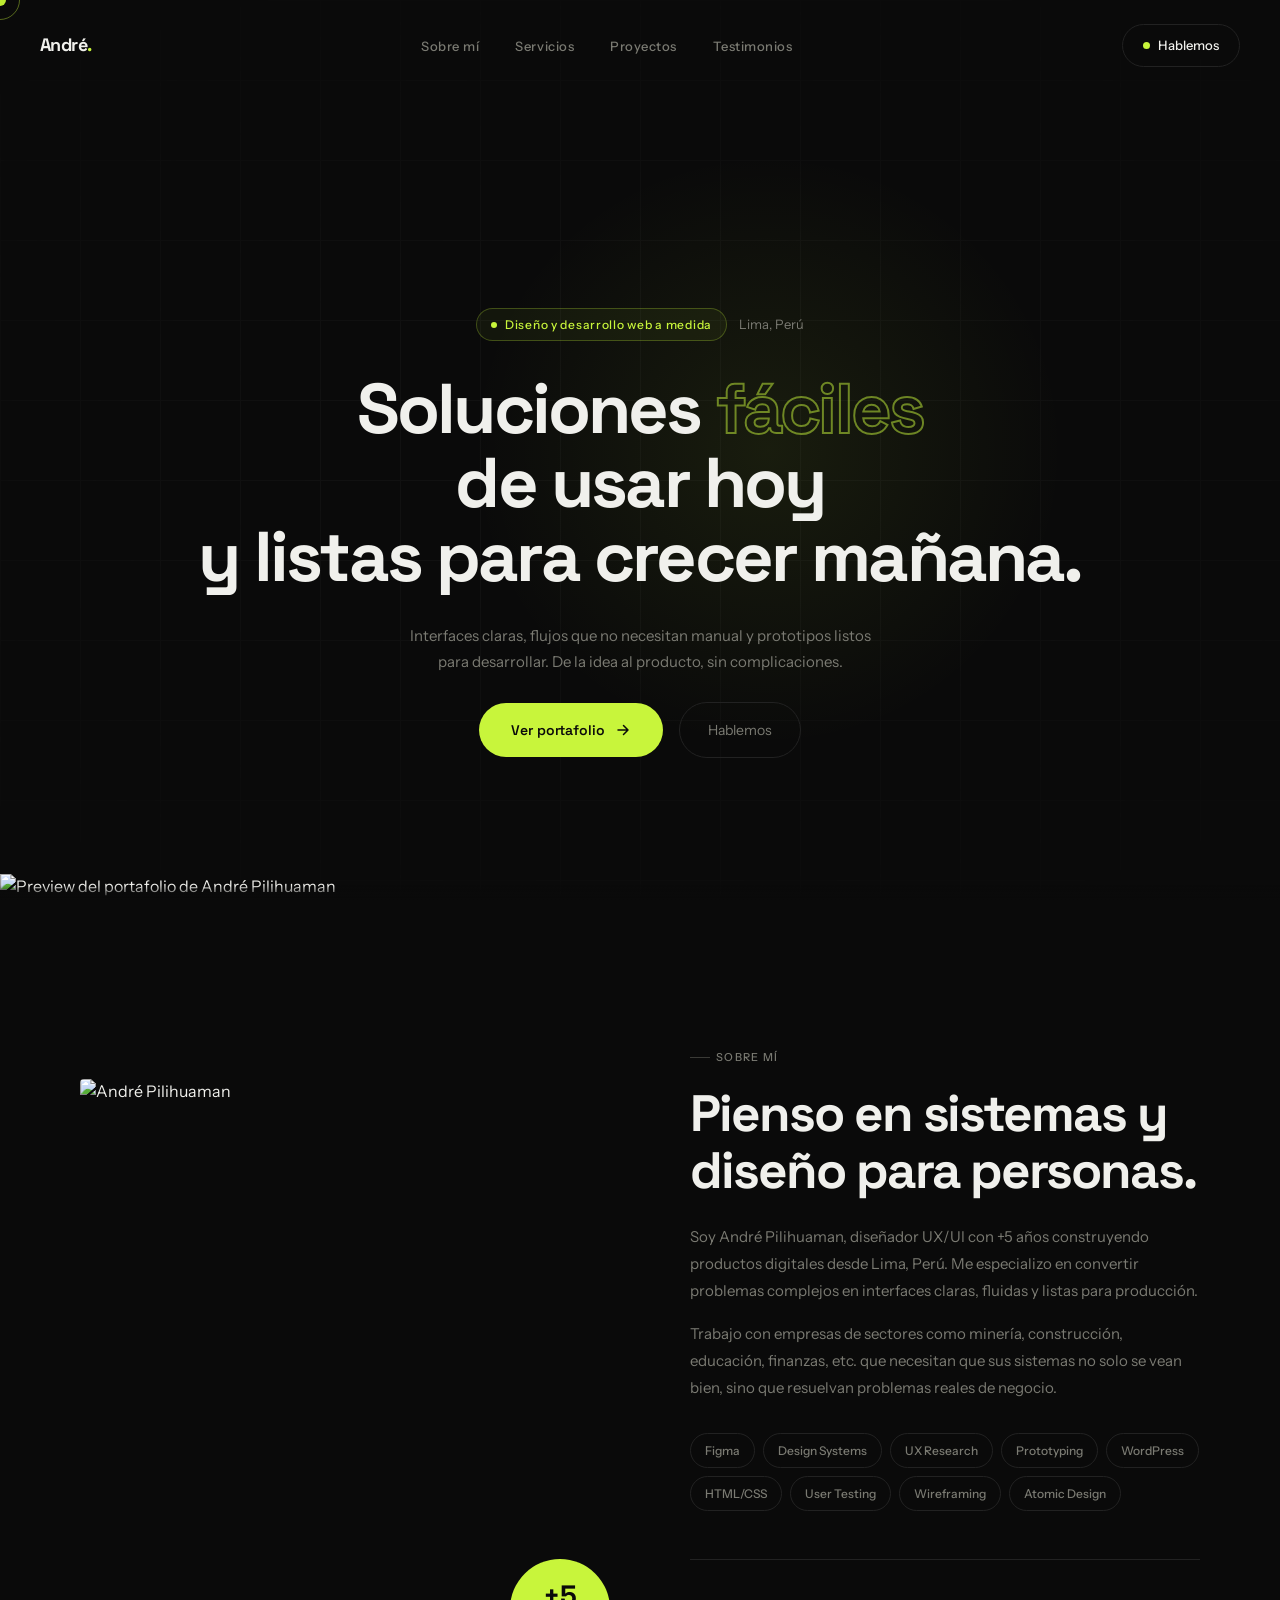
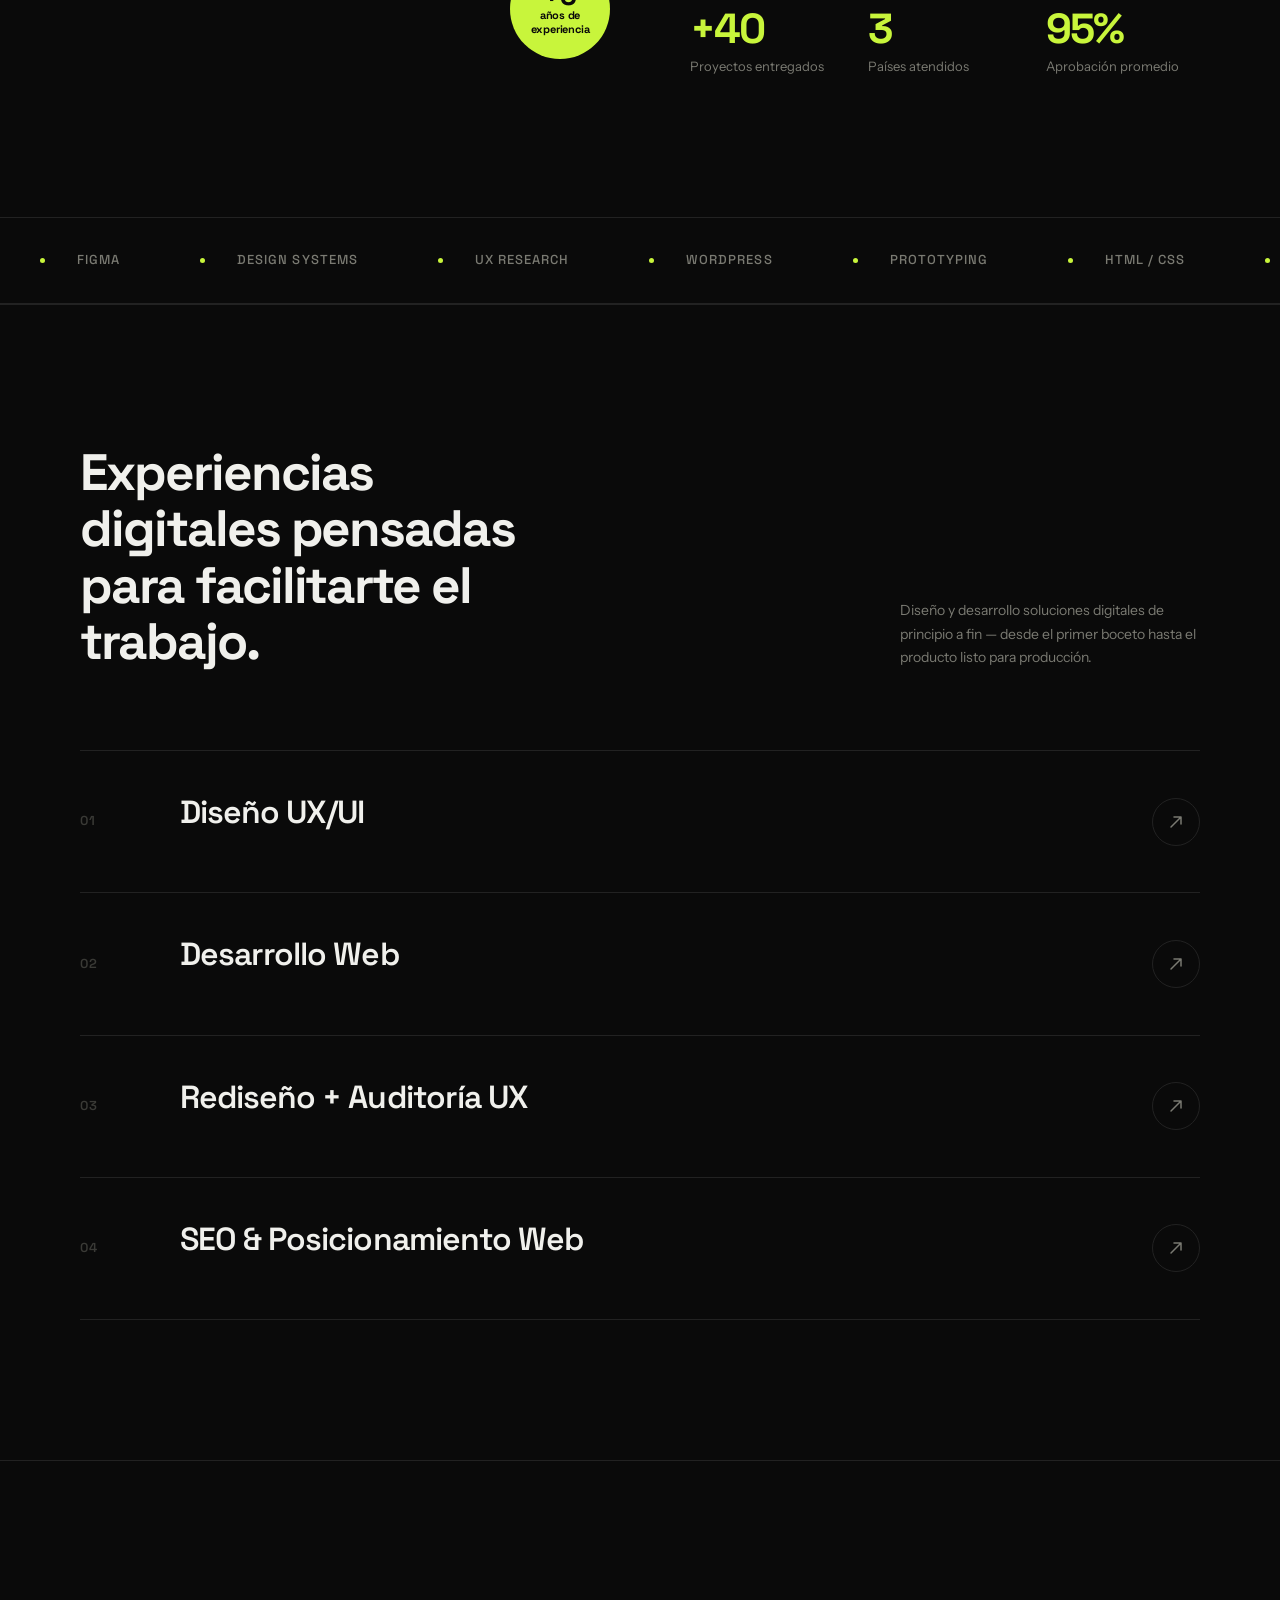
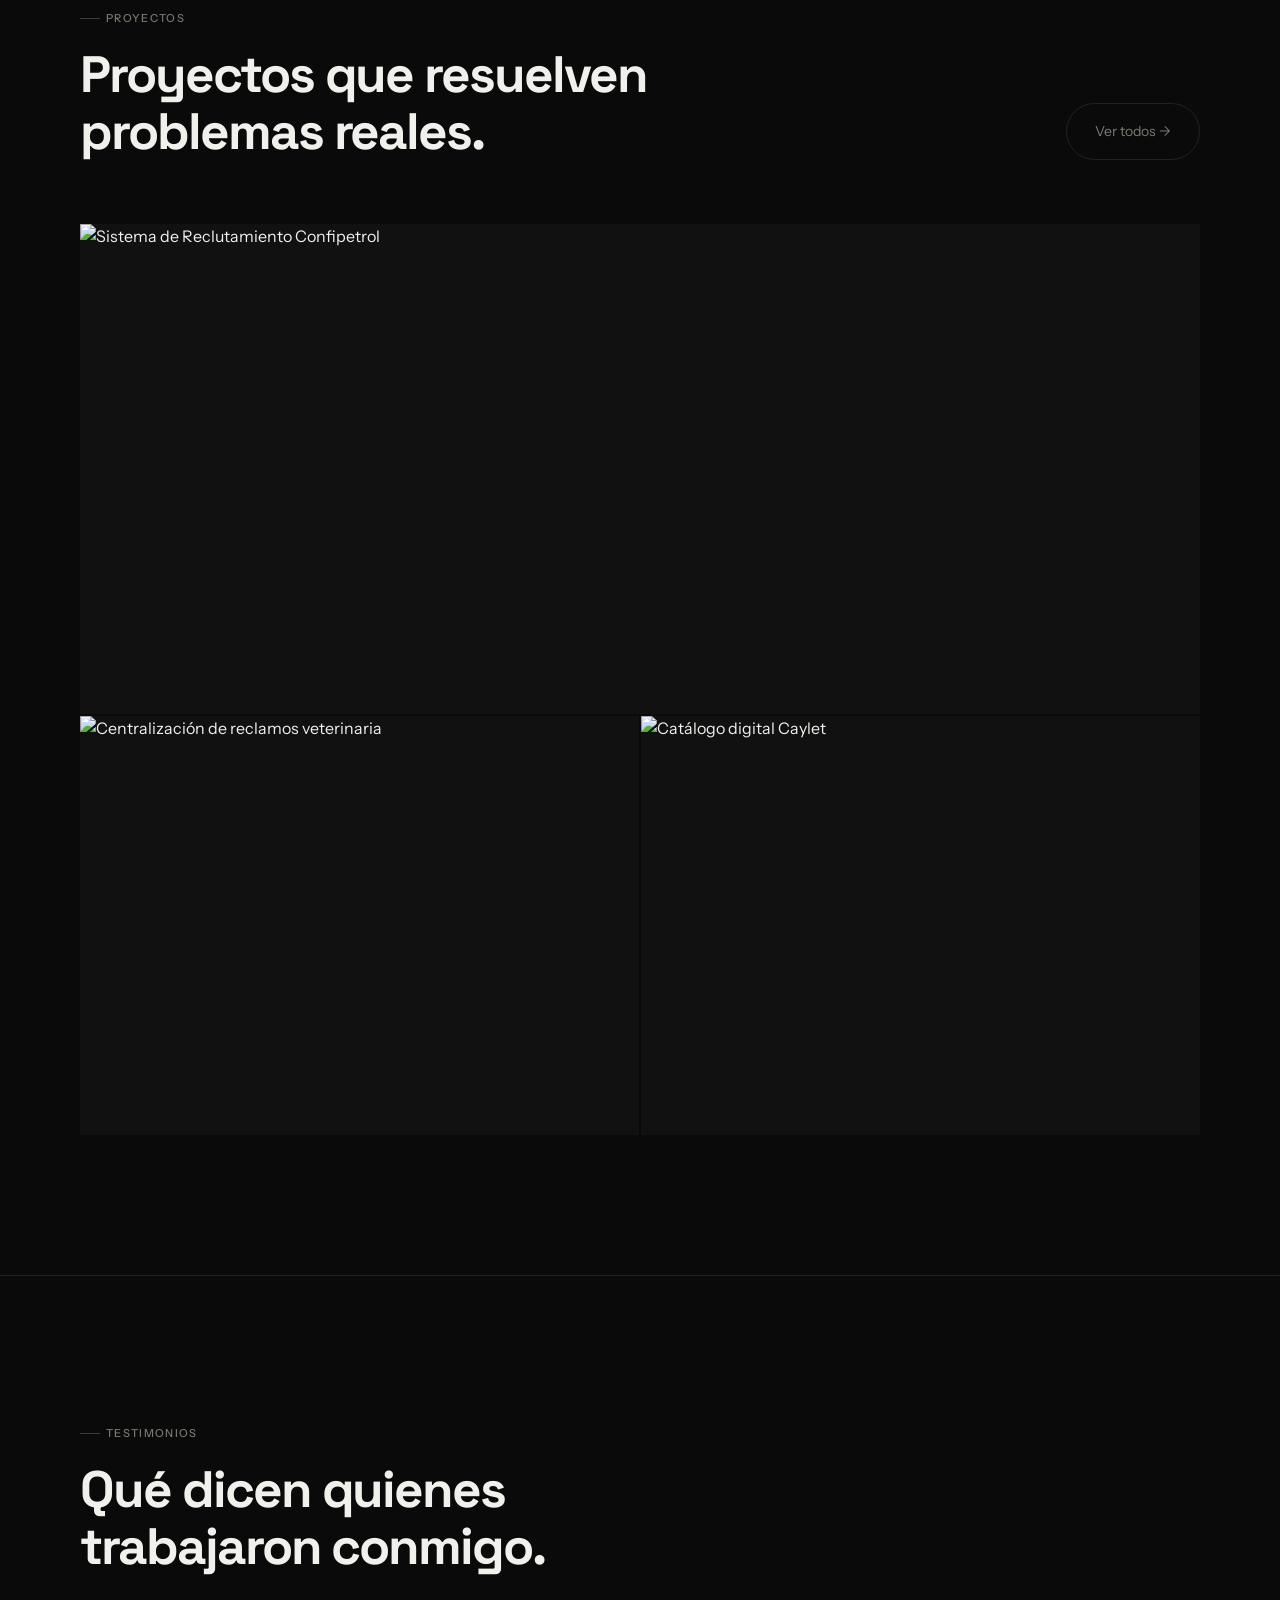
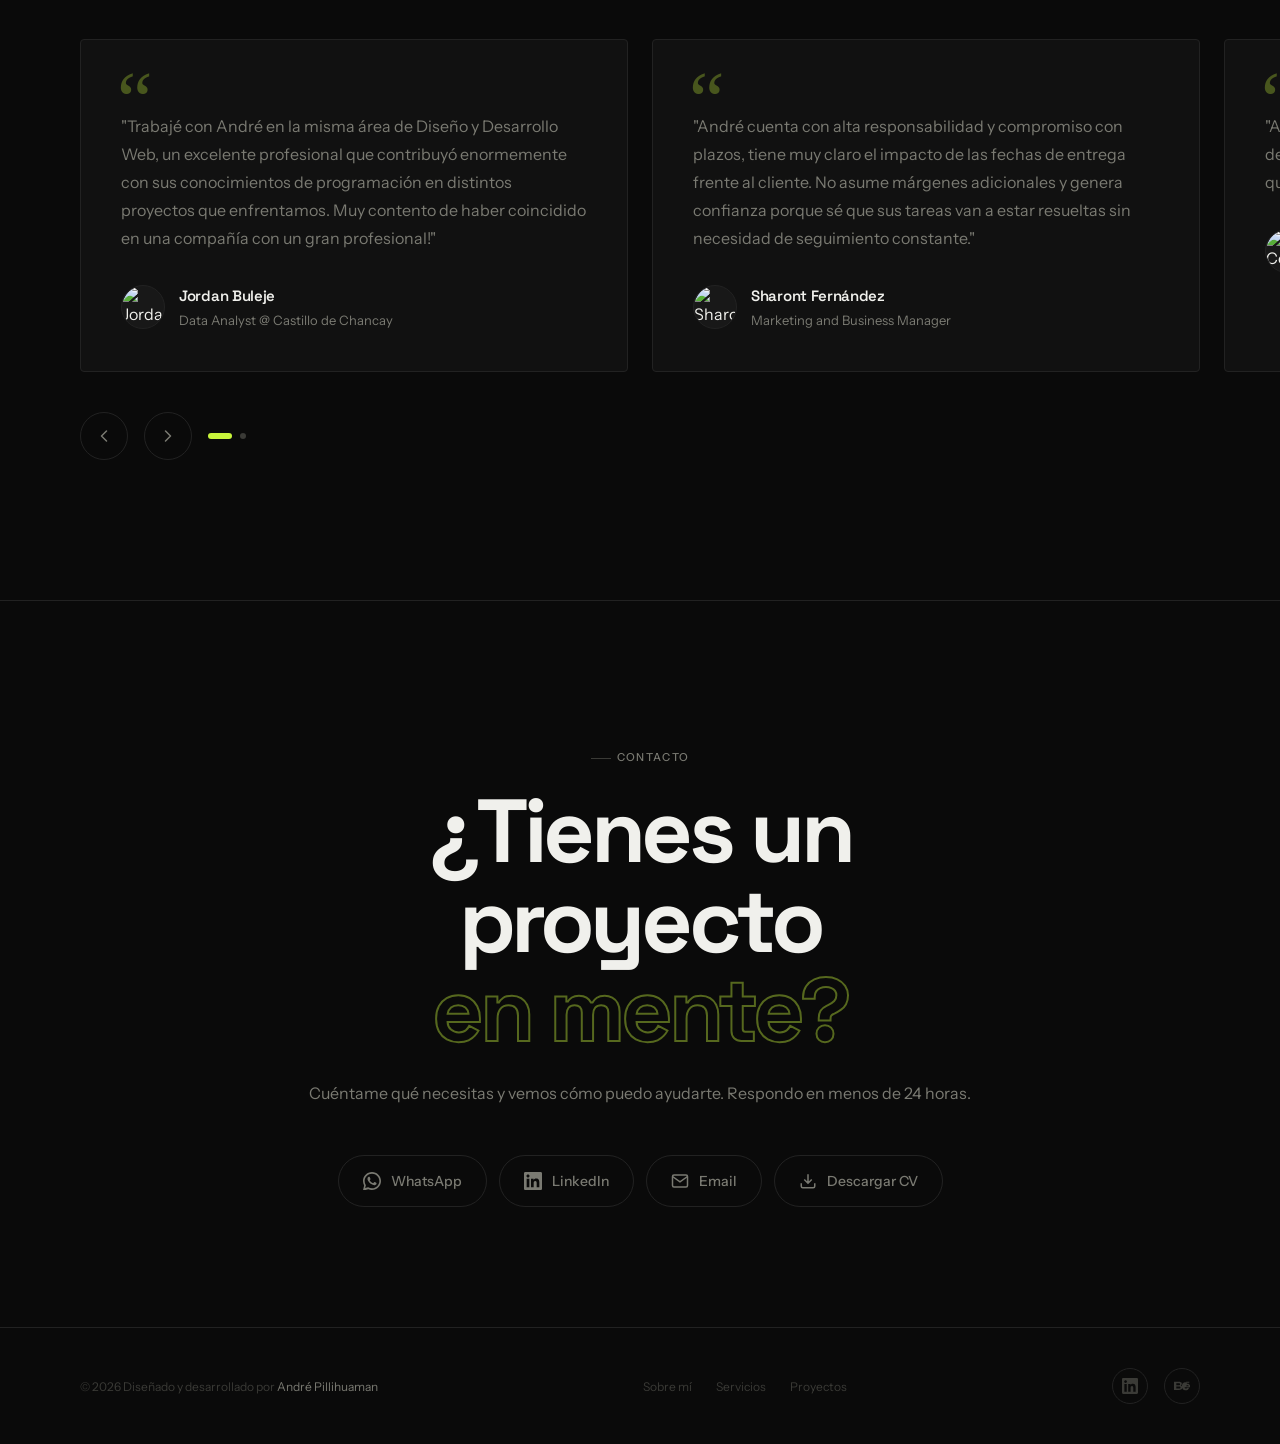
==== commit 8436db2b: "favicon y cambio de mockups en proyectos" ====
--- a/index.html
+++ b/index.html
@@ -3,14 +3,14 @@
 <head>
   <meta charset="UTF-8" />
   <meta name="viewport" content="width=device-width, initial-scale=1.0" />
-  <title>André Pilihuaman — UX/UI Designer</title>
+  <title>André Pillihuaman — UX/UI Designer</title>
   <meta name="description" content="Diseñador UX/UI especializado en interfaces claras, sistemas de diseño y productos digitales que facilitan el trabajo." />
 
   <link rel="preconnect" href="https://fonts.googleapis.com" />
   <link rel="preconnect" href="https://fonts.gstatic.com" crossorigin />
   <link href="https://fonts.googleapis.com/css2?family=Instrument+Sans:ital,wght@0,400;0,500;0,600;1,400&family=Space+Grotesk:wght@300;400;500;600;700&display=swap" rel="stylesheet" />
 
-  <!-- <link rel="icon" type="image/png" href="images/favicon.png" /> -->
+  <link rel="icon" type="image/png" href="Images/favicon.png" />
   <link rel="stylesheet" href="css/styles.css" />
 </head>
 <body>
@@ -277,7 +277,7 @@
       <div class="projects-grid">
 
         <div class="project-card reveal">
-          <img src="images/project_reclutamiento.png" class="project-thumb" alt="Sistema de Reclutamiento Confipetrol">
+          <img src="images/project_reclutamiento (1).webp" class="project-thumb" alt="Sistema de Reclutamiento Confipetrol">
           <div class="project-overlay">
             <div class="project-cats">
               <span class="project-cat">UX/UI</span>
@@ -293,7 +293,7 @@
         </div>
 
         <div class="project-card reveal reveal-delay-1">
-          <img src="images/project_reclamos.png" class="project-thumb" alt="Centralización de reclamos veterinaria">
+          <img src="images/project_reclamos (1).webp" class="project-thumb" alt="Centralización de reclamos veterinaria">
           <div class="project-overlay">
             <div class="project-cats">
               <span class="project-cat">Salud veterinaria</span>
@@ -309,7 +309,7 @@
         </div>
 
         <div class="project-card reveal reveal-delay-2">
-          <img src="images/project_caylet.png" class="project-thumb" alt="Catálogo digital Caylet">
+          <img src="images/project_caylet (1).webp" class="project-thumb" alt="Catálogo digital Caylet">
           <div class="project-overlay">
             <div class="project-cats">
               <span class="project-cat">Retail</span>
@@ -437,7 +437,7 @@
   <footer>
     <div class="container">
       <div class="footer-inner">
-        <div class="footer-copy">© 2026 Diseñado y desarrollado por <span>André Pilihuaman</span></div>
+        <div class="footer-copy">© 2026 Diseñado y desarrollado por <span>André Pillihuaman</span></div>
         <div class="footer-links">
           <a href="#about">Sobre mí</a>
           <a href="#services">Servicios</a>
--- a/css/styles.css
+++ b/css/styles.css
@@ -649,9 +649,9 @@
   line-height: 1.6;
   max-height: 0;
   overflow: hidden;
-  transition: max-height 0.4s var(--ease-out-expo);
-}
-.service-item:hover .service-desc { max-height: 80px; }
+  transition: max-height 0.6s var(--ease-out-expo);
+}
+.service-item:hover .service-desc { max-height: 200px; }
 .service-tags {
   display: flex;
   gap: 8px;
@@ -963,11 +963,11 @@
   .services-header { flex-direction: column; align-items: flex-start; gap: 16px; }
   .service-item    { grid-template-columns: 48px 1fr auto; gap: 20px; }
 
-  /* Proyectos: overlay visible sin scale forzado */
+  /* Proyectos: sin overlay por defecto, sin scale en imágenes */
   .projects-grid { grid-template-columns: 1fr; }
   .project-card:first-child { grid-column: span 1; aspect-ratio: 4/3; }
-  .project-overlay  { opacity: 1; }
-  .project-link-btn { opacity: 1; transform: scale(1); }
+  .project-overlay  { opacity: 0; }
+  .project-link-btn { opacity: 0; transform: scale(0.8); }
   .project-thumb,
   .project-thumb-placeholder { transform: none !important; }
 
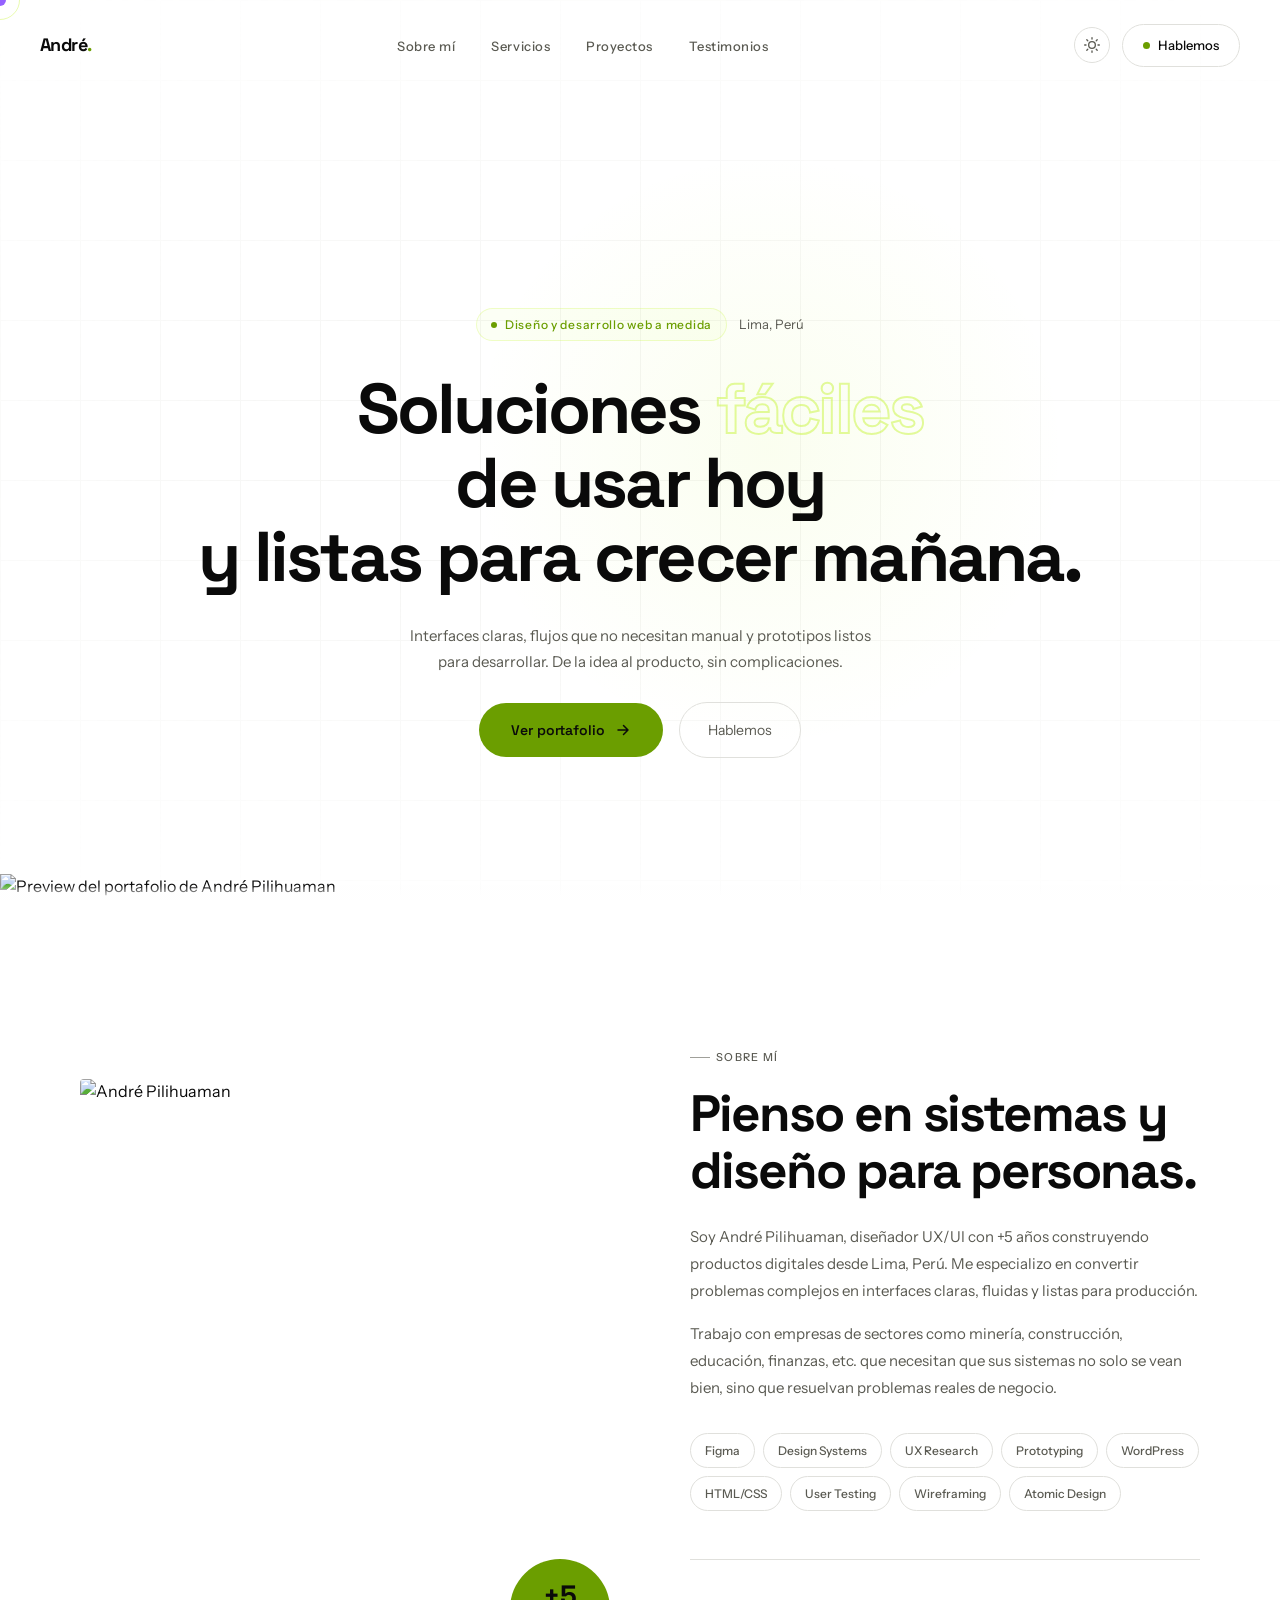
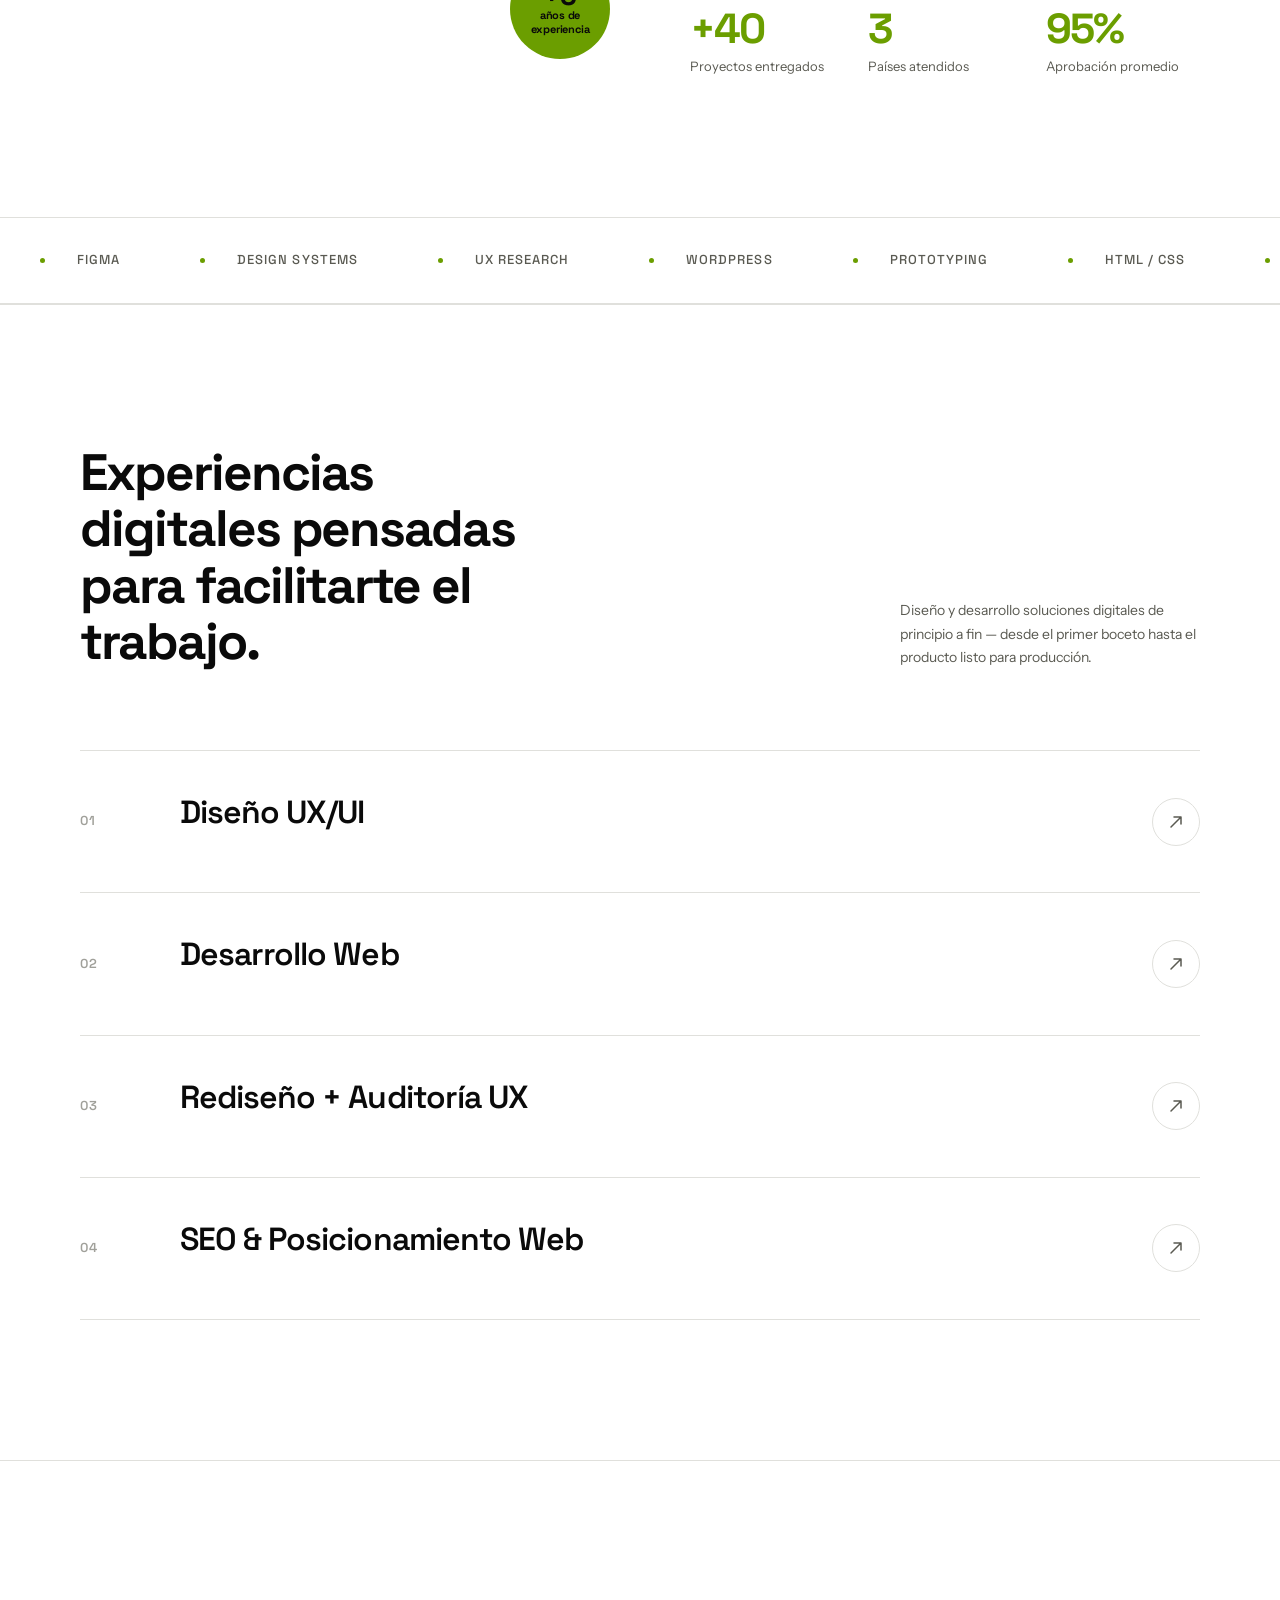
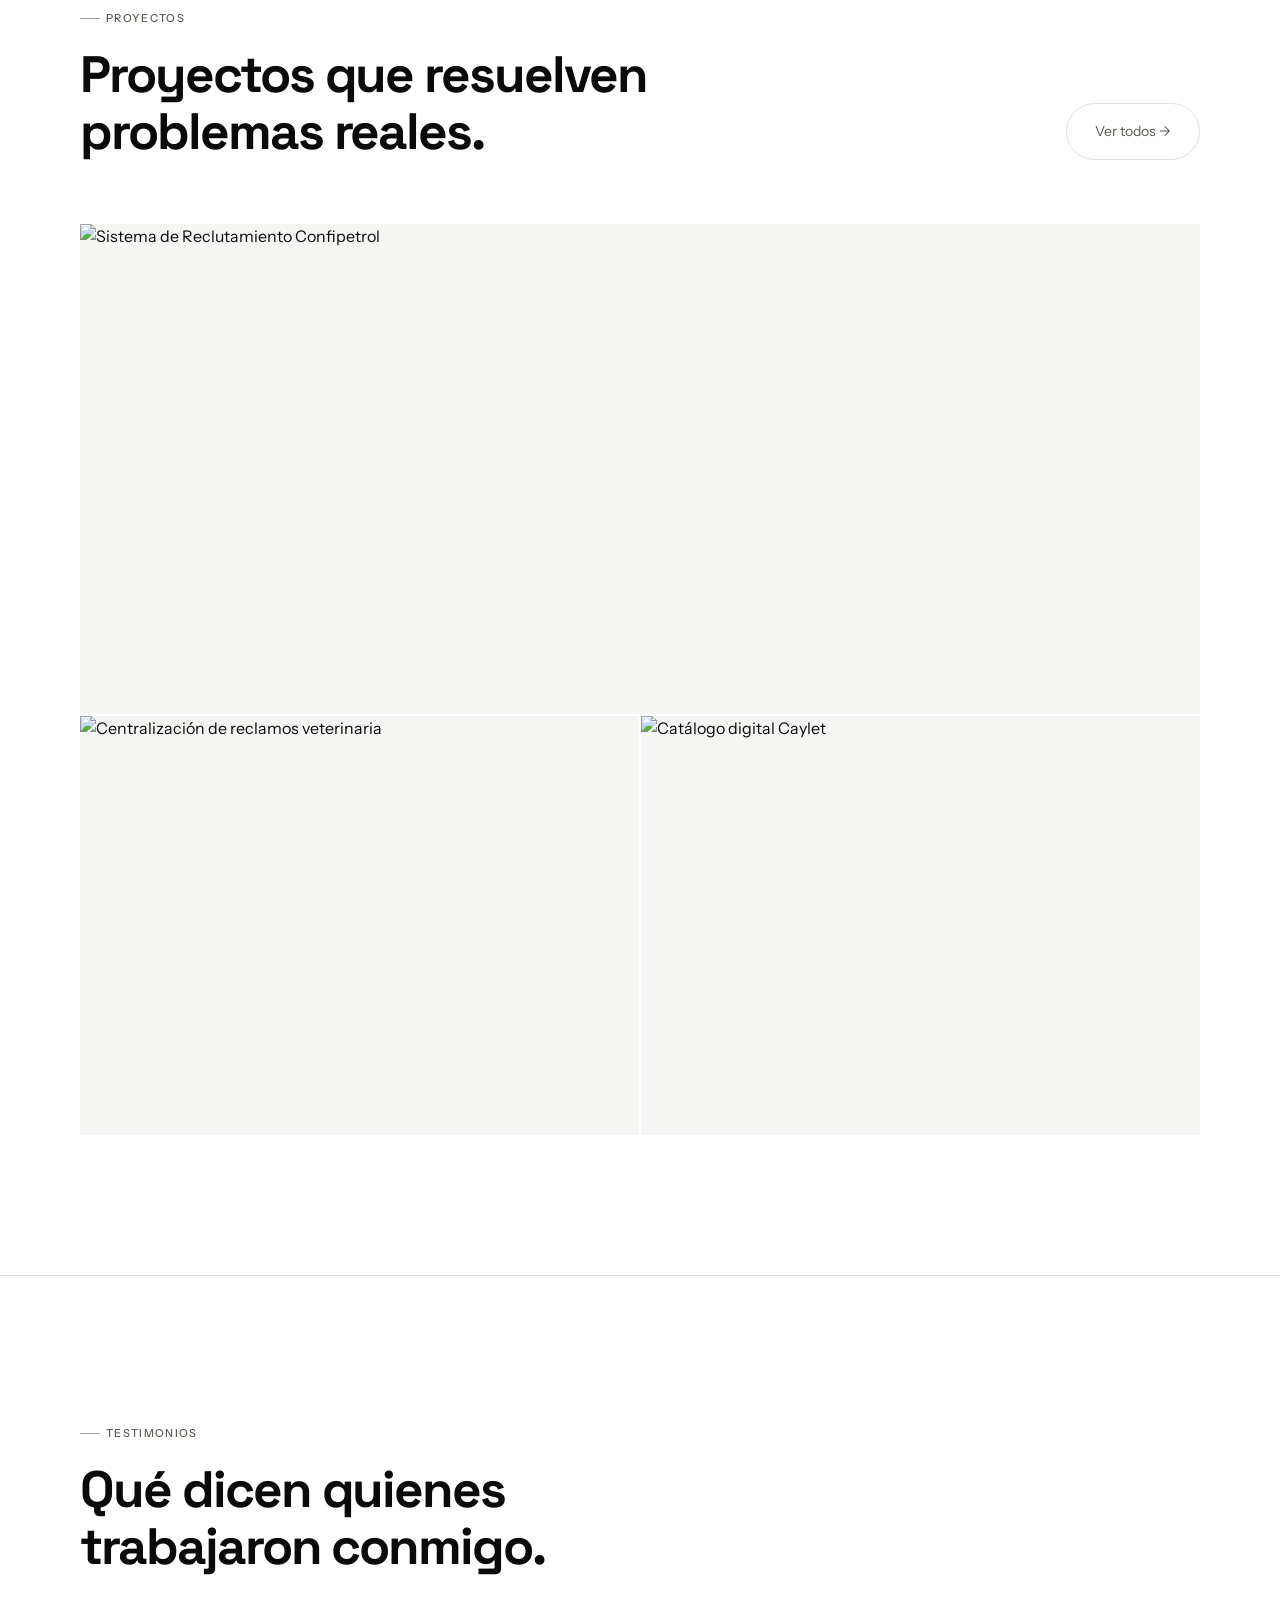
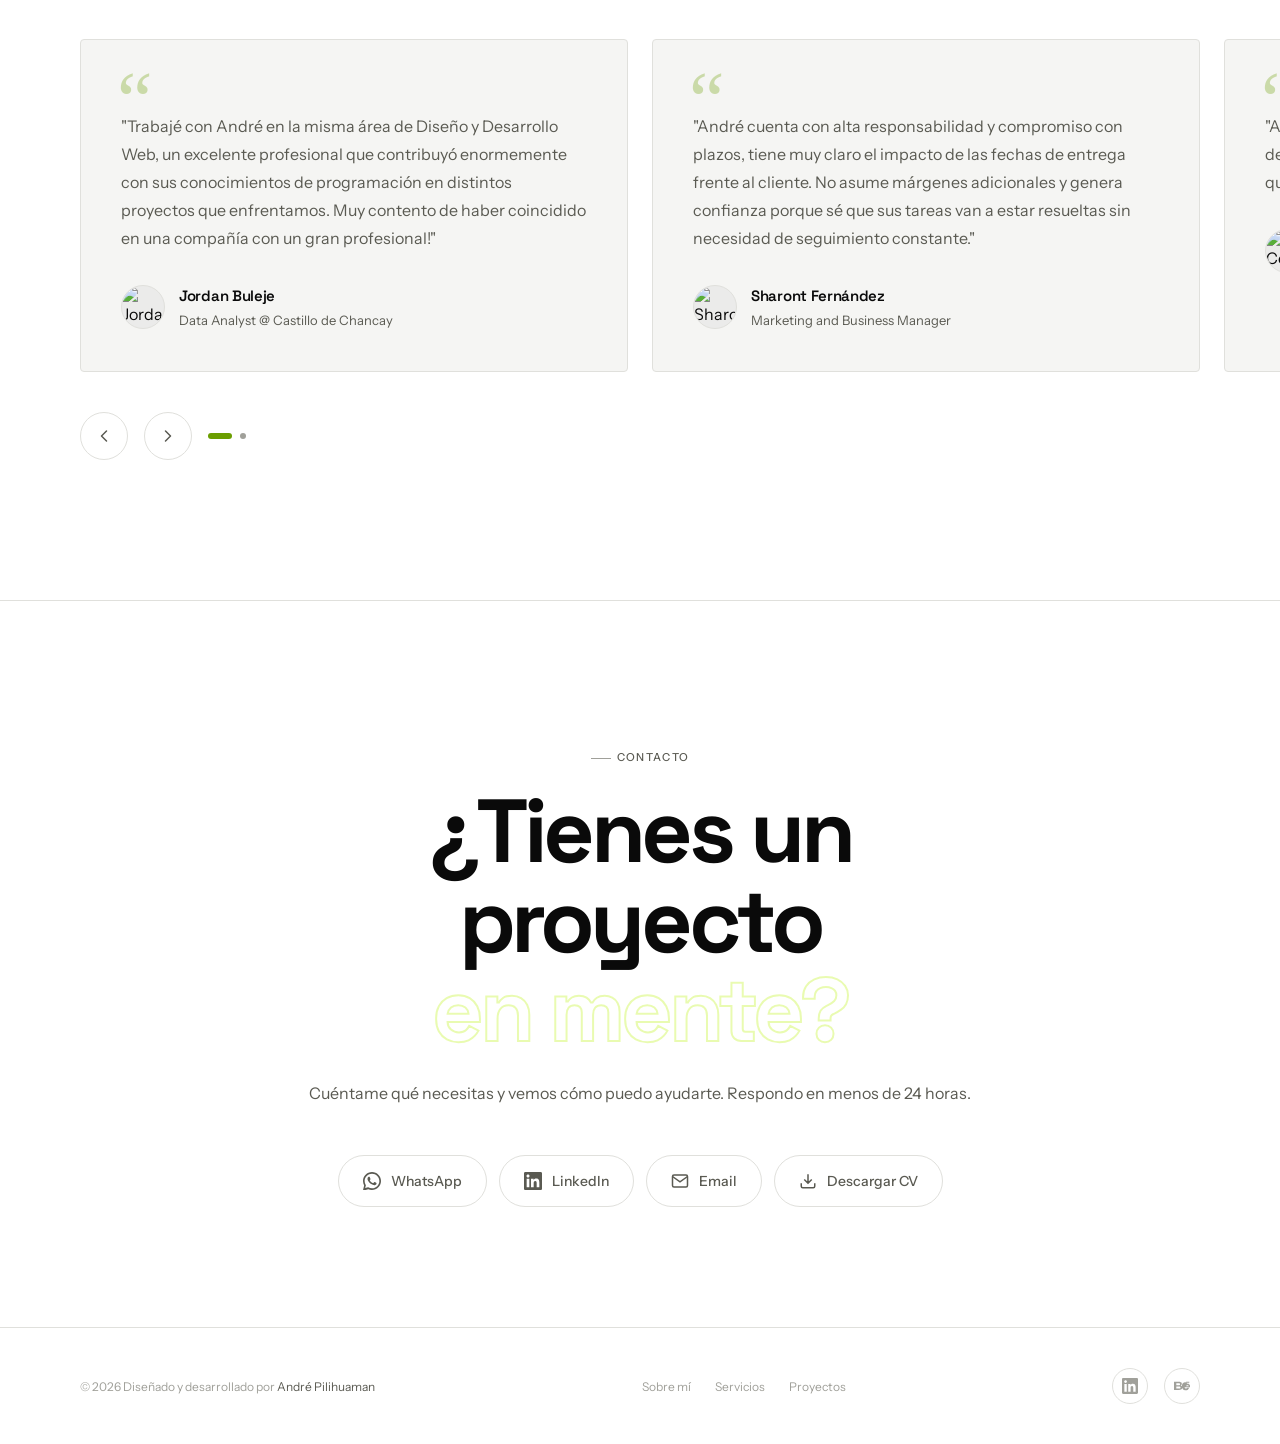
==== commit b42f9777: "añadiendo dark mode" ====
--- a/index.html
+++ b/index.html
@@ -3,14 +3,14 @@
 <head>
   <meta charset="UTF-8" />
   <meta name="viewport" content="width=device-width, initial-scale=1.0" />
-  <title>André Pillihuaman — UX/UI Designer</title>
+  <title>André Pilihuaman — UX/UI Designer</title>
   <meta name="description" content="Diseñador UX/UI especializado en interfaces claras, sistemas de diseño y productos digitales que facilitan el trabajo." />
 
   <link rel="preconnect" href="https://fonts.googleapis.com" />
   <link rel="preconnect" href="https://fonts.gstatic.com" crossorigin />
   <link href="https://fonts.googleapis.com/css2?family=Instrument+Sans:ital,wght@0,400;0,500;0,600;1,400&family=Space+Grotesk:wght@300;400;500;600;700&display=swap" rel="stylesheet" />
 
-  <link rel="icon" type="image/png" href="Images/favicon.png" />
+  <!-- <link rel="icon" type="image/png" href="images/favicon.png" /> -->
   <link rel="stylesheet" href="css/styles.css" />
 </head>
 <body>
@@ -21,20 +21,40 @@
 
   <!-- NAV -->
   <nav id="nav">
-    <a href="#hero" class="nav-logo">André<span>.</span></a>
+    <a href="index.html" class="nav-logo">André<span>.</span></a>
     <ul class="nav-links">
       <li><a href="#about">Sobre mí</a></li>
       <li><a href="#services">Servicios</a></li>
       <li><a href="#projects">Proyectos</a></li>
       <li><a href="#testimonials">Testimonios</a></li>
     </ul>
-    <a href="#contact" class="nav-cta">
-      <span class="dot"></span>
-      Hablemos
-    </a>
-    <button class="hamburger" id="hamburger" aria-label="Menú">
-      <span></span><span></span><span></span>
-    </button>
+    <div class="nav-right">
+      <button class="theme-toggle" id="themeToggle" aria-label="Cambiar tema">
+        <!-- Luna — visible en dark -->
+        <svg class="icon-moon" width="16" height="16" viewBox="0 0 24 24" fill="none" stroke="currentColor" stroke-width="2" stroke-linecap="round" stroke-linejoin="round">
+          <path d="M21 12.79A9 9 0 1111.21 3 7 7 0 0021 12.79z"/>
+        </svg>
+        <!-- Sol — visible en light -->
+        <svg class="icon-sun" width="16" height="16" viewBox="0 0 24 24" fill="none" stroke="currentColor" stroke-width="2" stroke-linecap="round" stroke-linejoin="round">
+          <circle cx="12" cy="12" r="5"/>
+          <line x1="12" y1="1" x2="12" y2="3"/>
+          <line x1="12" y1="21" x2="12" y2="23"/>
+          <line x1="4.22" y1="4.22" x2="5.64" y2="5.64"/>
+          <line x1="18.36" y1="18.36" x2="19.78" y2="19.78"/>
+          <line x1="1" y1="12" x2="3" y2="12"/>
+          <line x1="21" y1="12" x2="23" y2="12"/>
+          <line x1="4.22" y1="19.78" x2="5.64" y2="18.36"/>
+          <line x1="18.36" y1="5.64" x2="19.78" y2="4.22"/>
+        </svg>
+      </button>
+      <a href="#contact" class="nav-cta">
+        <span class="dot"></span>
+        Hablemos
+      </a>
+      <button class="hamburger" id="hamburger" aria-label="Menú">
+        <span></span><span></span><span></span>
+      </button>
+    </div>
   </nav>
 
   <!-- OVERLAY + MENÚ MOBILE -->
@@ -277,7 +297,7 @@
       <div class="projects-grid">
 
         <div class="project-card reveal">
-          <img src="images/project_reclutamiento (1).webp" class="project-thumb" alt="Sistema de Reclutamiento Confipetrol">
+          <img src="images/project_reclutamiento.png" class="project-thumb" alt="Sistema de Reclutamiento Confipetrol">
           <div class="project-overlay">
             <div class="project-cats">
               <span class="project-cat">UX/UI</span>
@@ -293,7 +313,7 @@
         </div>
 
         <div class="project-card reveal reveal-delay-1">
-          <img src="images/project_reclamos (1).webp" class="project-thumb" alt="Centralización de reclamos veterinaria">
+          <img src="images/project_reclamos.png" class="project-thumb" alt="Centralización de reclamos veterinaria">
           <div class="project-overlay">
             <div class="project-cats">
               <span class="project-cat">Salud veterinaria</span>
@@ -309,7 +329,7 @@
         </div>
 
         <div class="project-card reveal reveal-delay-2">
-          <img src="images/project_caylet (1).webp" class="project-thumb" alt="Catálogo digital Caylet">
+          <img src="images/project_caylet.png" class="project-thumb" alt="Catálogo digital Caylet">
           <div class="project-overlay">
             <div class="project-cats">
               <span class="project-cat">Retail</span>
@@ -437,7 +457,7 @@
   <footer>
     <div class="container">
       <div class="footer-inner">
-        <div class="footer-copy">© 2026 Diseñado y desarrollado por <span>André Pillihuaman</span></div>
+        <div class="footer-copy">© 2026 Diseñado y desarrollado por <span>André Pilihuaman</span></div>
         <div class="footer-links">
           <a href="#about">Sobre mí</a>
           <a href="#services">Servicios</a>
--- a/css/styles.css
+++ b/css/styles.css
@@ -1,5 +1,5 @@
 /* =============================================
-   DESIGN TOKENS
+   DESIGN TOKENS — Dark mode (default)
 ============================================= */
 :root {
   --bg:        #0a0a0a;
@@ -17,6 +17,50 @@
 
   --ease-out-expo: cubic-bezier(0.16, 1, 0.3, 1);
   --ease-in-out:   cubic-bezier(0.87, 0, 0.13, 1);
+
+  --nav-scrolled-bg: rgba(10,10,10,0.92);
+}
+
+/* Light mode — sistema o clase manual */
+@media (prefers-color-scheme: light) {
+  :root:not([data-theme="dark"]) {
+    --bg:        #ffffff;
+    --bg-2:      #f5f5f3;
+    --bg-3:      #ebebea;
+    --border:    #e0e0dc;
+    --accent:    #6b9e00;
+    --accent-2:  #558000;
+    --text:      #0a0a0a;
+    --text-muted:#5a5a52;
+    --text-dim:  #a0a09a;
+    --nav-scrolled-bg: rgba(255,255,255,0.92);
+  }
+}
+/* Override manual — siempre light */
+[data-theme="light"] {
+  --bg:        #ffffff;
+  --bg-2:      #f5f5f3;
+  --bg-3:      #ebebea;
+  --border:    #e0e0dc;
+  --accent:    #6b9e00;
+  --accent-2:  #558000;
+  --text:      #0a0a0a;
+  --text-muted:#5a5a52;
+  --text-dim:  #a0a09a;
+  --nav-scrolled-bg: rgba(255,255,255,0.92);
+}
+/* Override manual — siempre dark */
+[data-theme="dark"] {
+  --bg:        #0a0a0a;
+  --bg-2:      #111111;
+  --bg-3:      #181818;
+  --border:    #222222;
+  --accent:    #c8f53b;
+  --accent-2:  #a8d426;
+  --text:      #f0f0ec;
+  --text-muted:#7a7a72;
+  --text-dim:  #3a3a36;
+  --nav-scrolled-bg: rgba(10,10,10,0.92);
 }
 
 /* =============================================
@@ -32,6 +76,8 @@
   line-height: 1.6;
   overflow-x: hidden;
   cursor: none;
+  /* Transición suave entre modos */
+  transition: background 0.3s ease, color 0.3s ease;
 }
 a { color: inherit; text-decoration: none; }
 img { max-width: 100%; display: block; }
@@ -123,7 +169,7 @@
   transition: background 0.4s, padding 0.4s;
 }
 nav.scrolled {
-  background: rgba(10,10,10,0.92);
+  background: var(--nav-scrolled-bg);
   backdrop-filter: blur(16px);
   padding: 16px 40px;
   border-bottom: 1px solid var(--border);
@@ -191,6 +237,45 @@
   height: 1.5px;
   background: var(--text);
   transition: transform 0.3s, opacity 0.3s;
+}
+
+/* =============================================
+   THEME TOGGLE
+============================================= */
+.theme-toggle {
+  width: 36px; height: 36px;
+  border: 1px solid var(--border);
+  border-radius: 50%;
+  display: flex;
+  align-items: center;
+  justify-content: center;
+  color: var(--text-muted);
+  transition: border-color 0.2s, color 0.2s, background 0.2s, transform 0.4s var(--ease-out-expo);
+  flex-shrink: 0;
+}
+.theme-toggle:hover {
+  border-color: var(--accent);
+  color: var(--accent);
+}
+.theme-toggle .icon-sun,
+.theme-toggle .icon-moon { transition: opacity 0.2s, transform 0.3s; }
+/* dark mode: muestra luna */
+.theme-toggle .icon-sun  { display: none; }
+.theme-toggle .icon-moon { display: block; }
+/* light mode: muestra sol */
+[data-theme="light"] .theme-toggle .icon-sun  { display: block; }
+[data-theme="light"] .theme-toggle .icon-moon { display: none; }
+
+@media (prefers-color-scheme: light) {
+  :root:not([data-theme="dark"]) .theme-toggle .icon-sun  { display: block; }
+  :root:not([data-theme="dark"]) .theme-toggle .icon-moon { display: none; }
+}
+
+/* Ajuste en nav: gap entre cta y toggle */
+.nav-right {
+  display: flex;
+  align-items: center;
+  gap: 12px;
 }
 
 /* =============================================
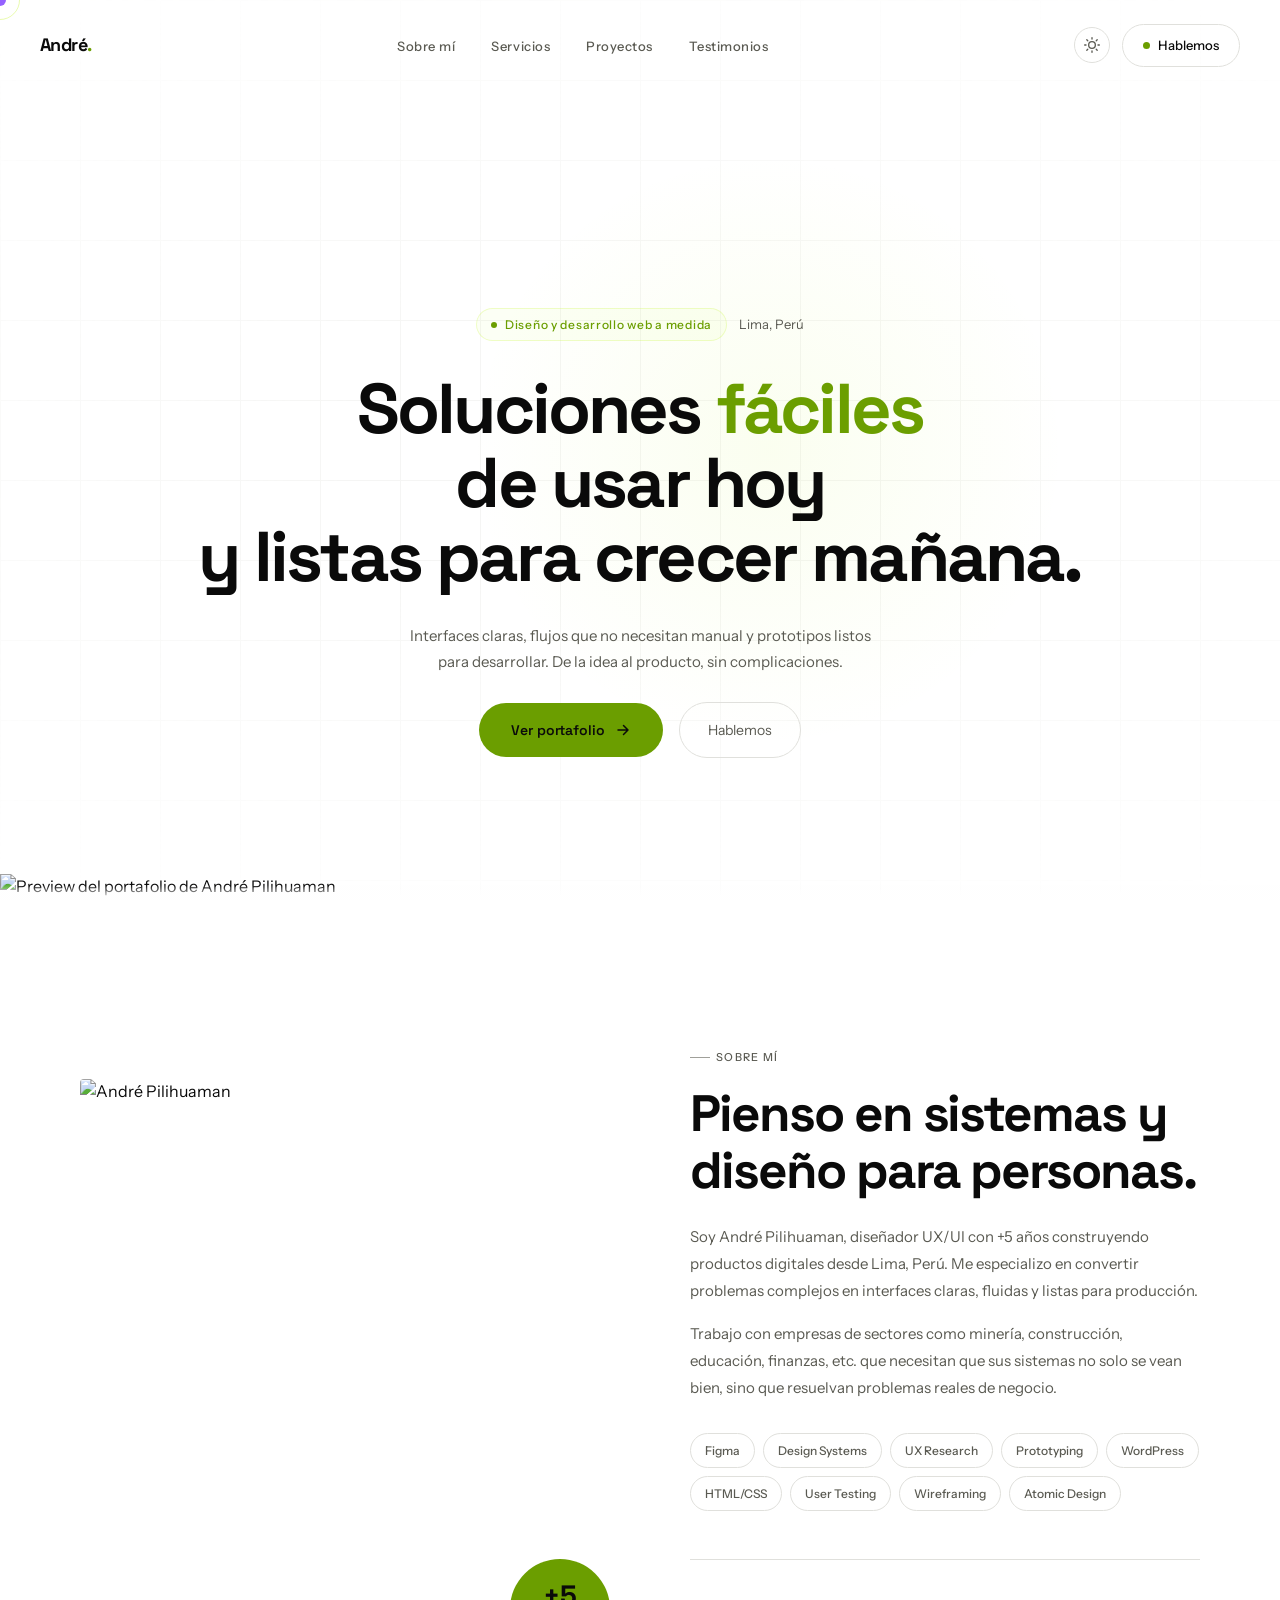
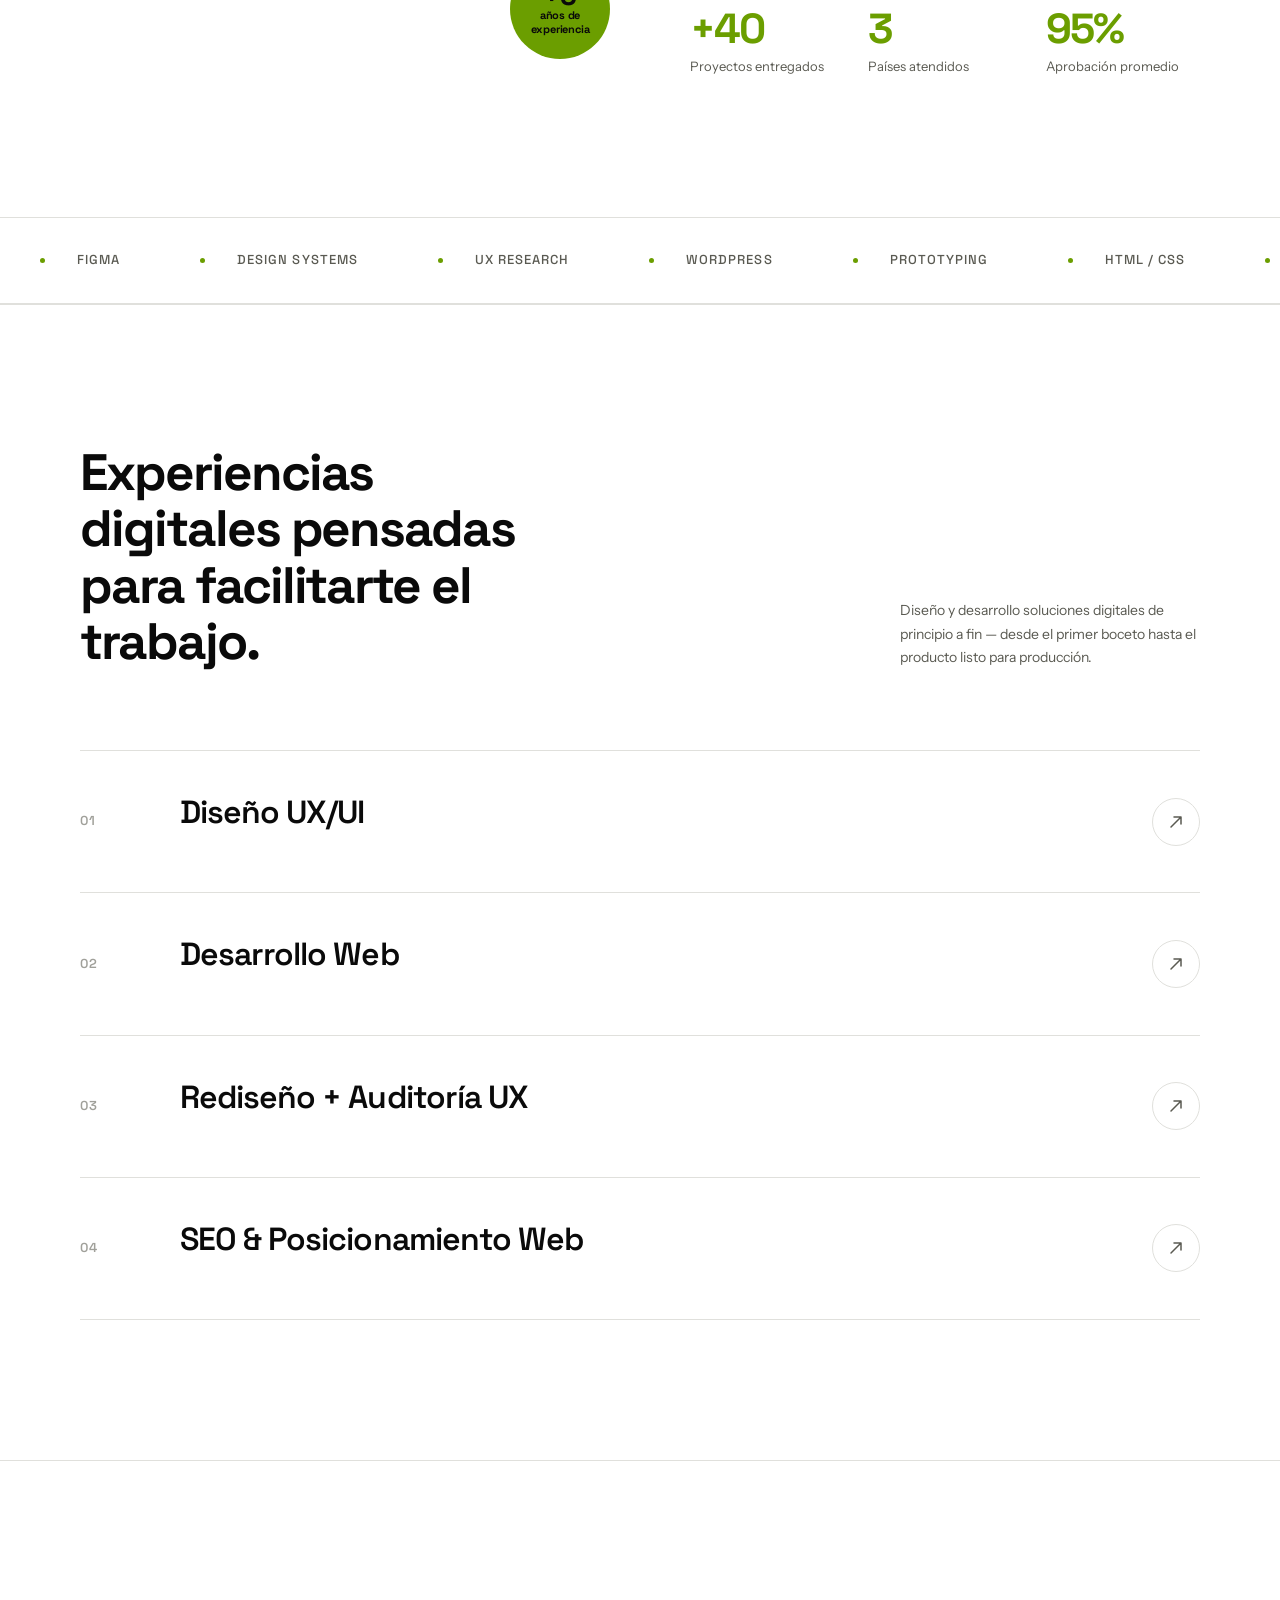
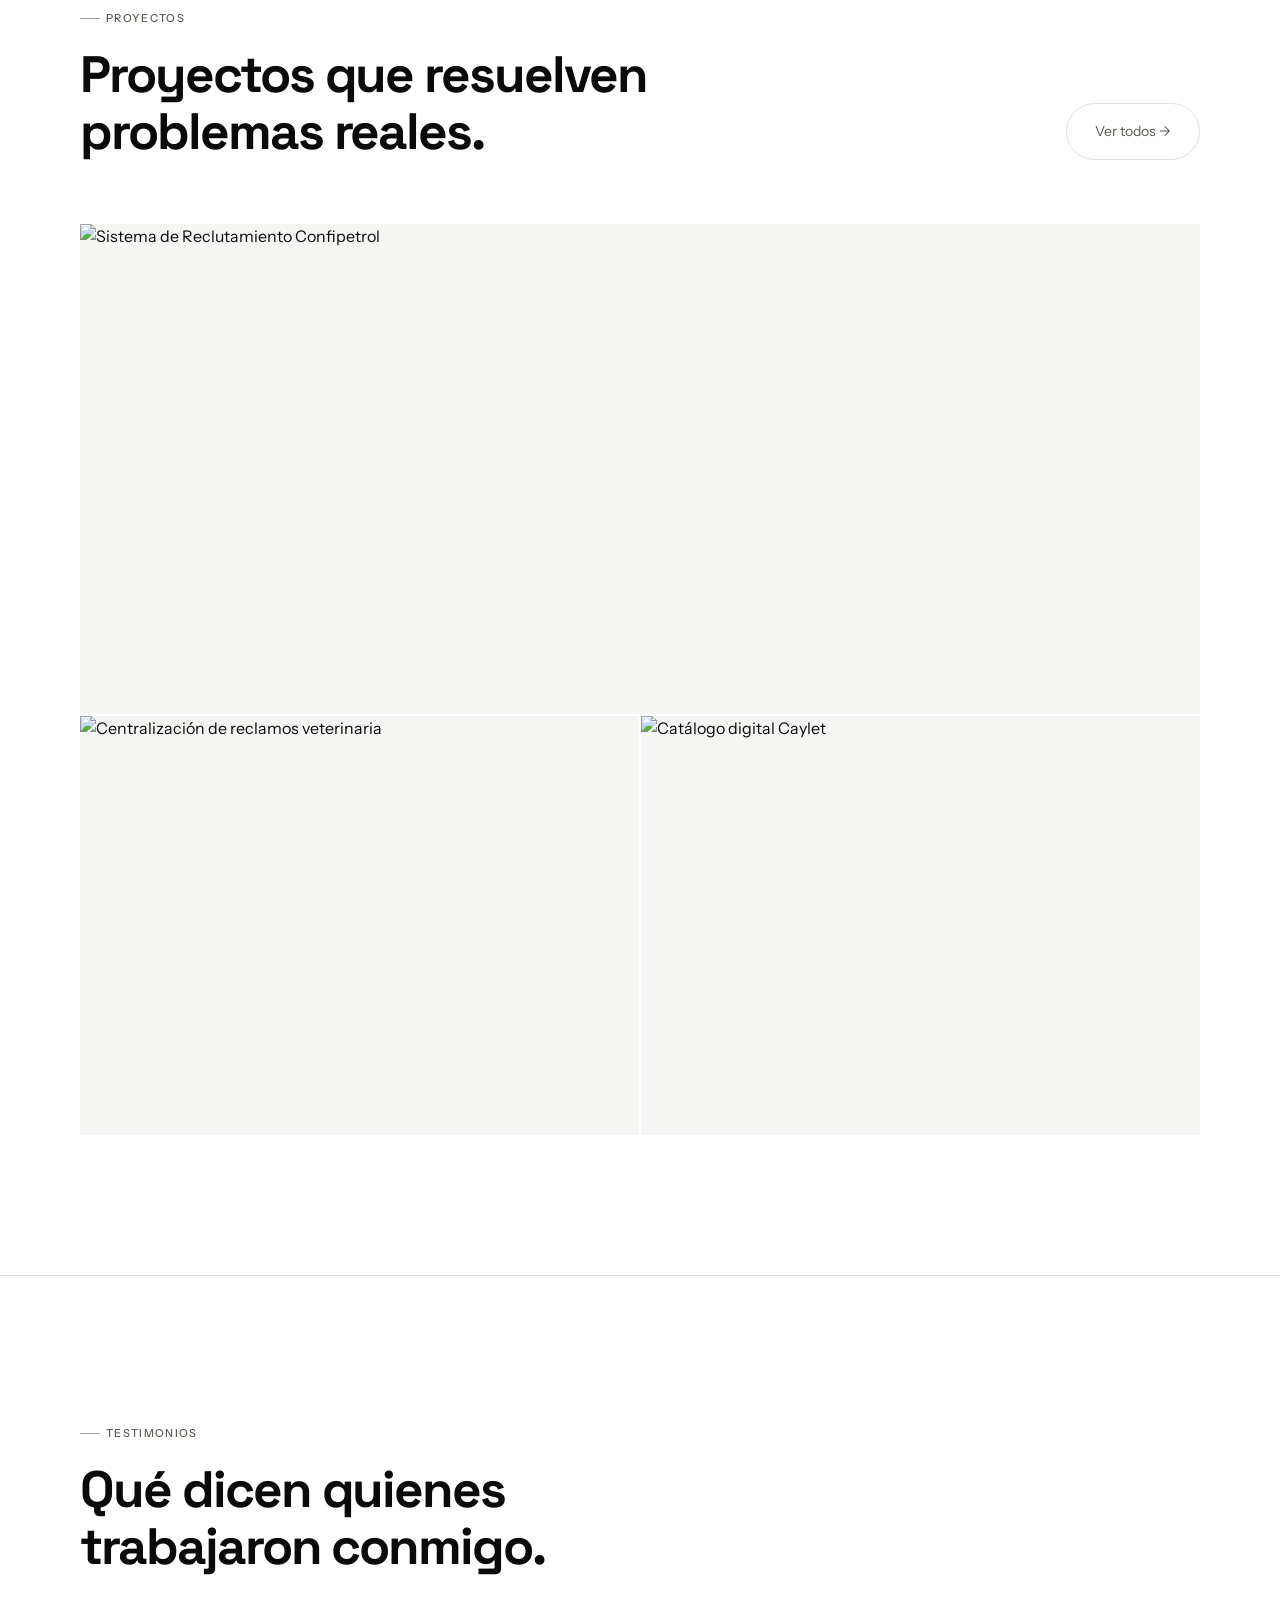
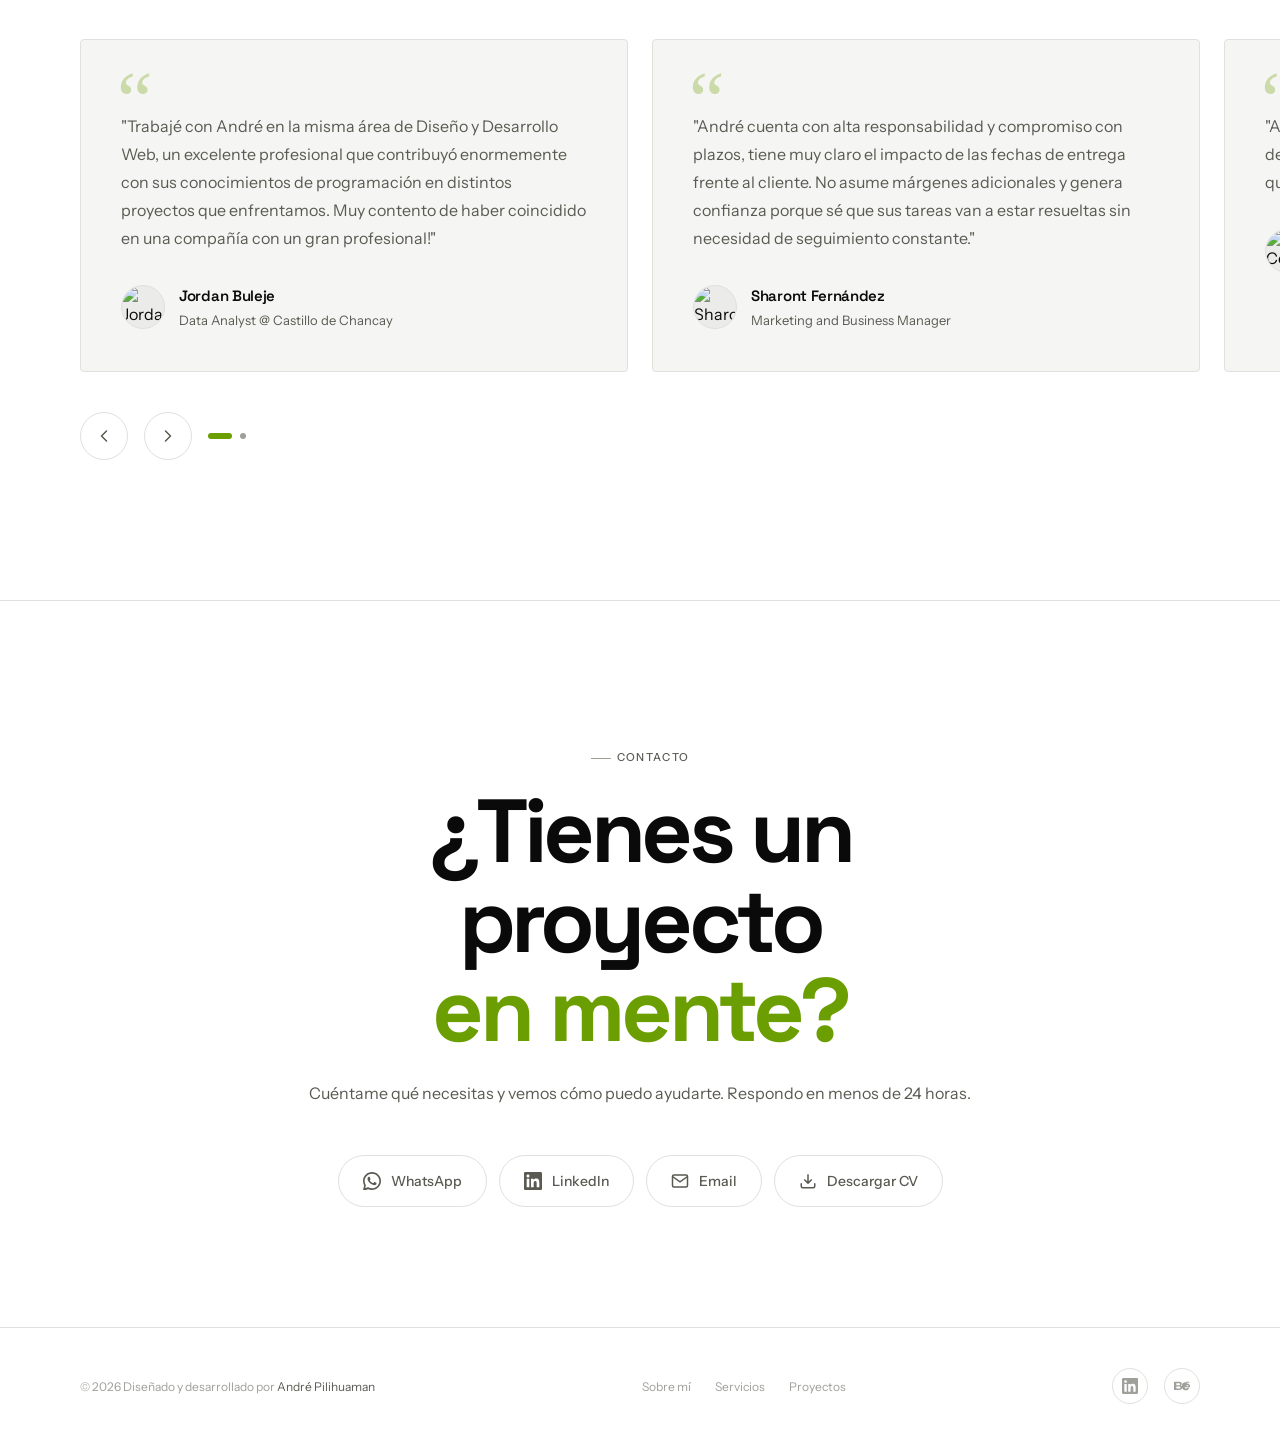
==== commit 34993c34: "puliendo el light mode" ====
--- a/index.html
+++ b/index.html
@@ -129,7 +129,10 @@
 
         <div class="about-left reveal">
           <div class="about-photo-wrapper">
-            <img src="images/profile_andre.png" alt="André Pilihuaman" class="about-photo" />
+            <!-- Foto dark (B&W) — visible en modo oscuro -->
+            <img src="images/profile_andre.png"       alt="André Pilihuaman" class="about-photo about-photo--dark" />
+            <!-- Foto light (color) — visible en modo claro -->
+            <img src="images/profile_andre_light.png" alt="André Pilihuaman" class="about-photo about-photo--light" />
             <div class="about-badge">
               <div class="about-badge-inner">
                 <span class="num">+5</span>
--- a/css/styles.css
+++ b/css/styles.css
@@ -421,8 +421,16 @@
 .hero-title .line:nth-child(3) .word:nth-child(2) { animation-delay: 0.28s; }
 @keyframes wordReveal { to { transform: translateY(0); } }
 .hero-title .outlined {
-  -webkit-text-stroke: 2px rgba(200,245,59,0.5);
-  color: transparent;
+  /* Siempre en color acento — visible en dark y light */
+  color: var(--accent);
+  -webkit-text-stroke: 0;
+}
+
+/* En modo light el acento ya es verde oscuro, se ve bien */
+.contact-inner h2 em {
+  font-style: normal;
+  color: var(--accent);
+  -webkit-text-stroke: 0;
 }
 
 .hero-bottom {
@@ -533,6 +541,18 @@
   object-fit: cover;
   display: block;
 }
+
+/* Foto según tema */
+.about-photo--dark  { display: block; }
+.about-photo--light { display: none; }
+
+[data-theme="light"] .about-photo--dark  { display: none; }
+[data-theme="light"] .about-photo--light { display: block; }
+
+@media (prefers-color-scheme: light) {
+  :root:not([data-theme="dark"]) .about-photo--dark  { display: none; }
+  :root:not([data-theme="dark"]) .about-photo--light { display: block; }
+}
 .about-photo-placeholder {
   width: 100%;
   max-width: 420px;
@@ -826,7 +846,13 @@
 .project-overlay {
   position: absolute;
   inset: 0;
-  background: linear-gradient(to top, rgba(10,10,10,0.92) 0%, rgba(10,10,10,0.2) 55%, transparent 100%);
+  background: linear-gradient(
+    to top,
+    rgba(0,0,0,0.88) 0%,
+    rgba(0,0,0,0.55) 40%,
+    rgba(0,0,0,0.15) 70%,
+    transparent 100%
+  );
   opacity: 0;
   transition: opacity 0.4s;
   display: flex;
@@ -835,6 +861,10 @@
   padding: 32px;
 }
 .project-card:hover .project-overlay { opacity: 1; }
+/* Textos del overlay siempre en blanco independiente del tema */
+.project-overlay .project-title,
+.project-overlay .project-client { color: #ffffff; }
+.project-overlay .project-cat     { color: rgba(255,255,255,0.85); border-color: rgba(255,255,255,0.3); }
 .project-cats   { display: flex; gap: 8px; margin-bottom: 12px; flex-wrap: wrap; }
 .project-cat {
   padding: 4px 10px;
@@ -958,11 +988,6 @@
   letter-spacing: -0.05em;
   line-height: 1;
   margin-bottom: 24px;
-}
-.contact-inner h2 em {
-  font-style: normal;
-  -webkit-text-stroke: 2px rgba(200,245,59,0.4);
-  color: transparent;
 }
 .contact-inner p { color: var(--text-muted); font-size: 16px; line-height: 1.7; margin-bottom: 48px; }
 .contact-links {
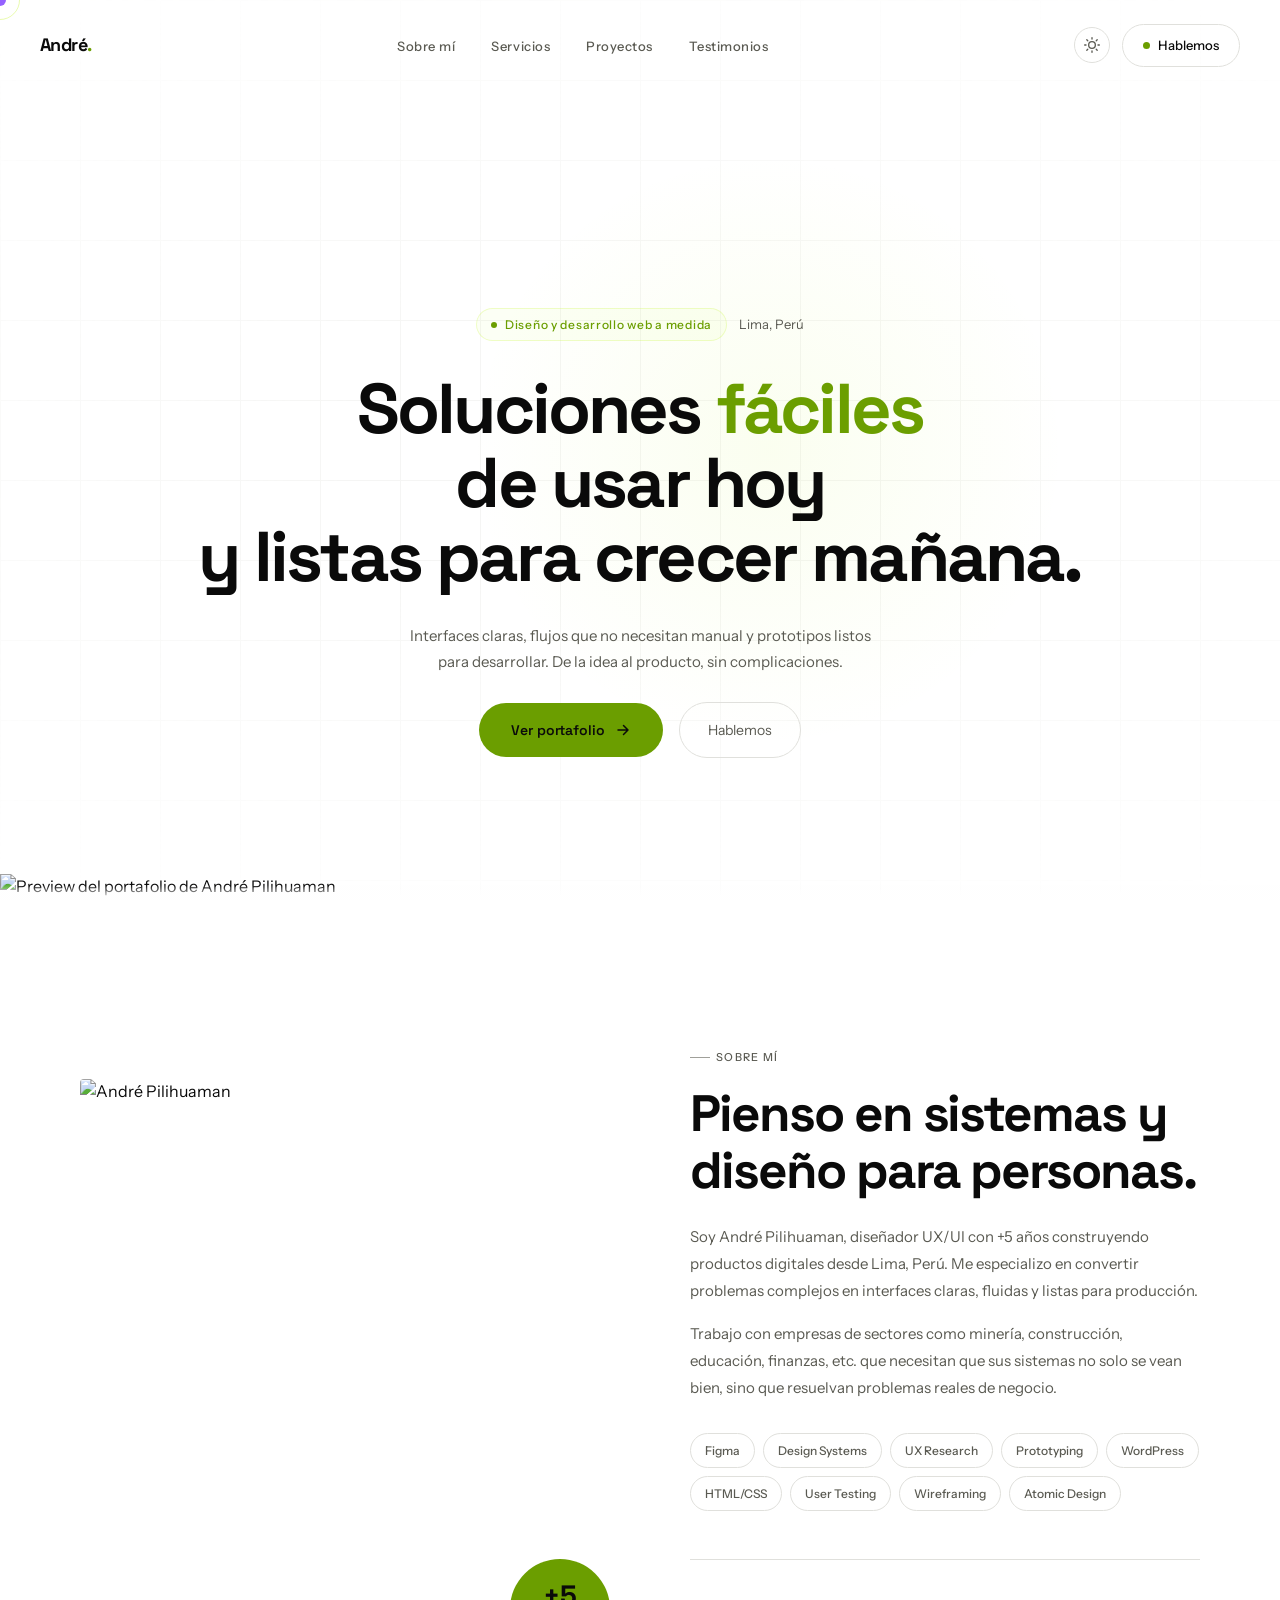
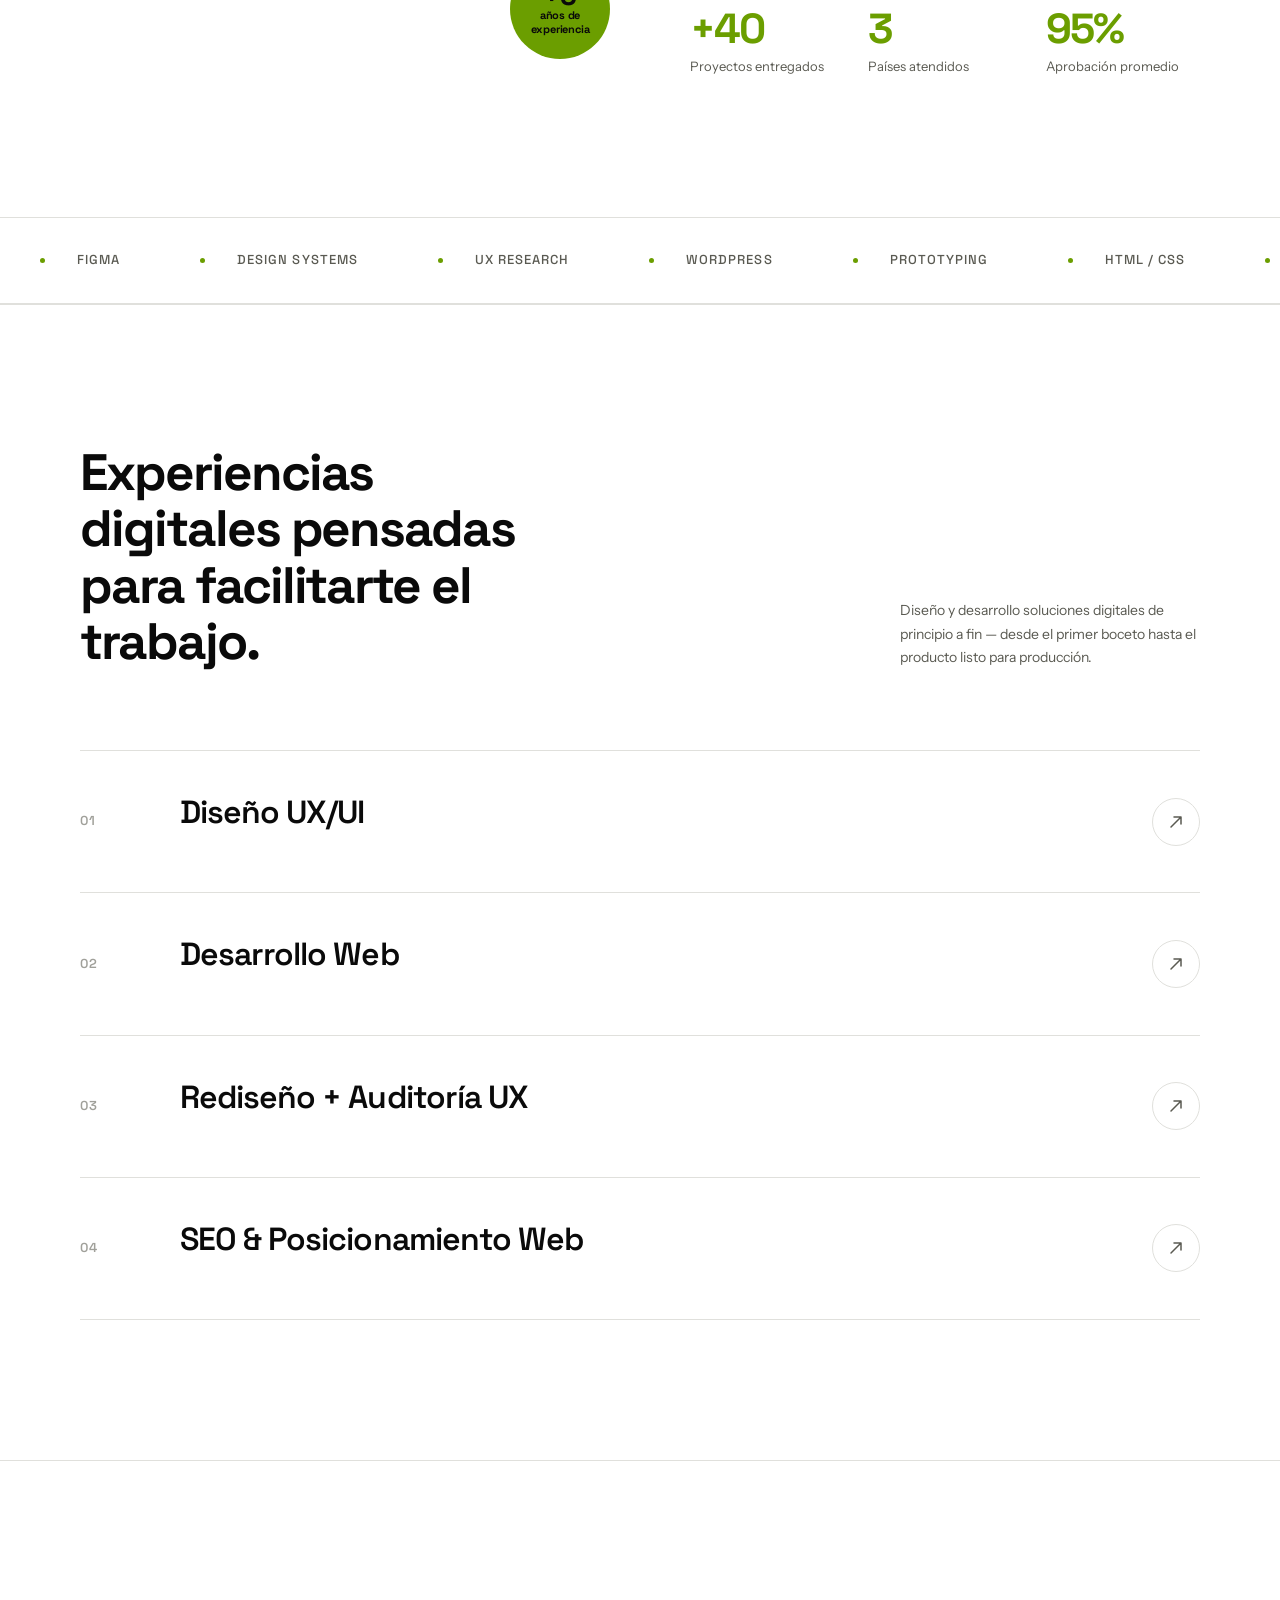
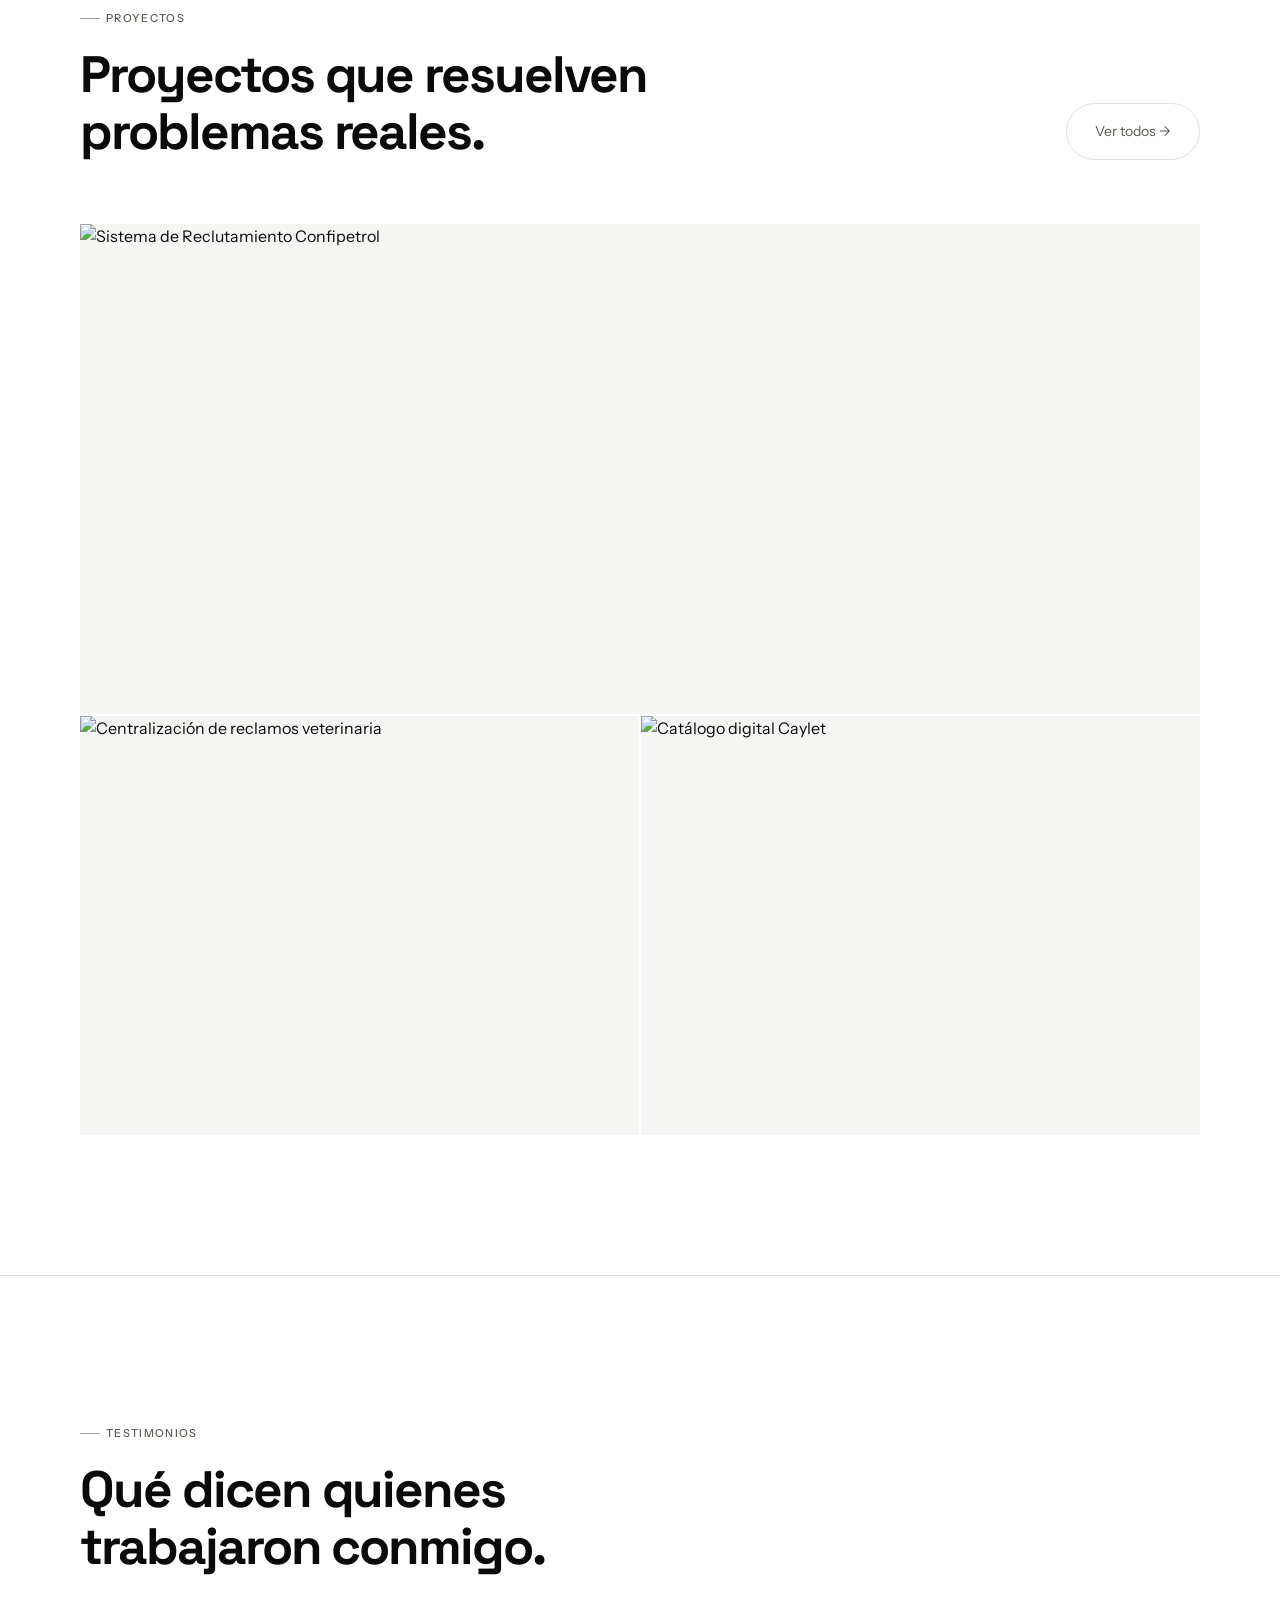
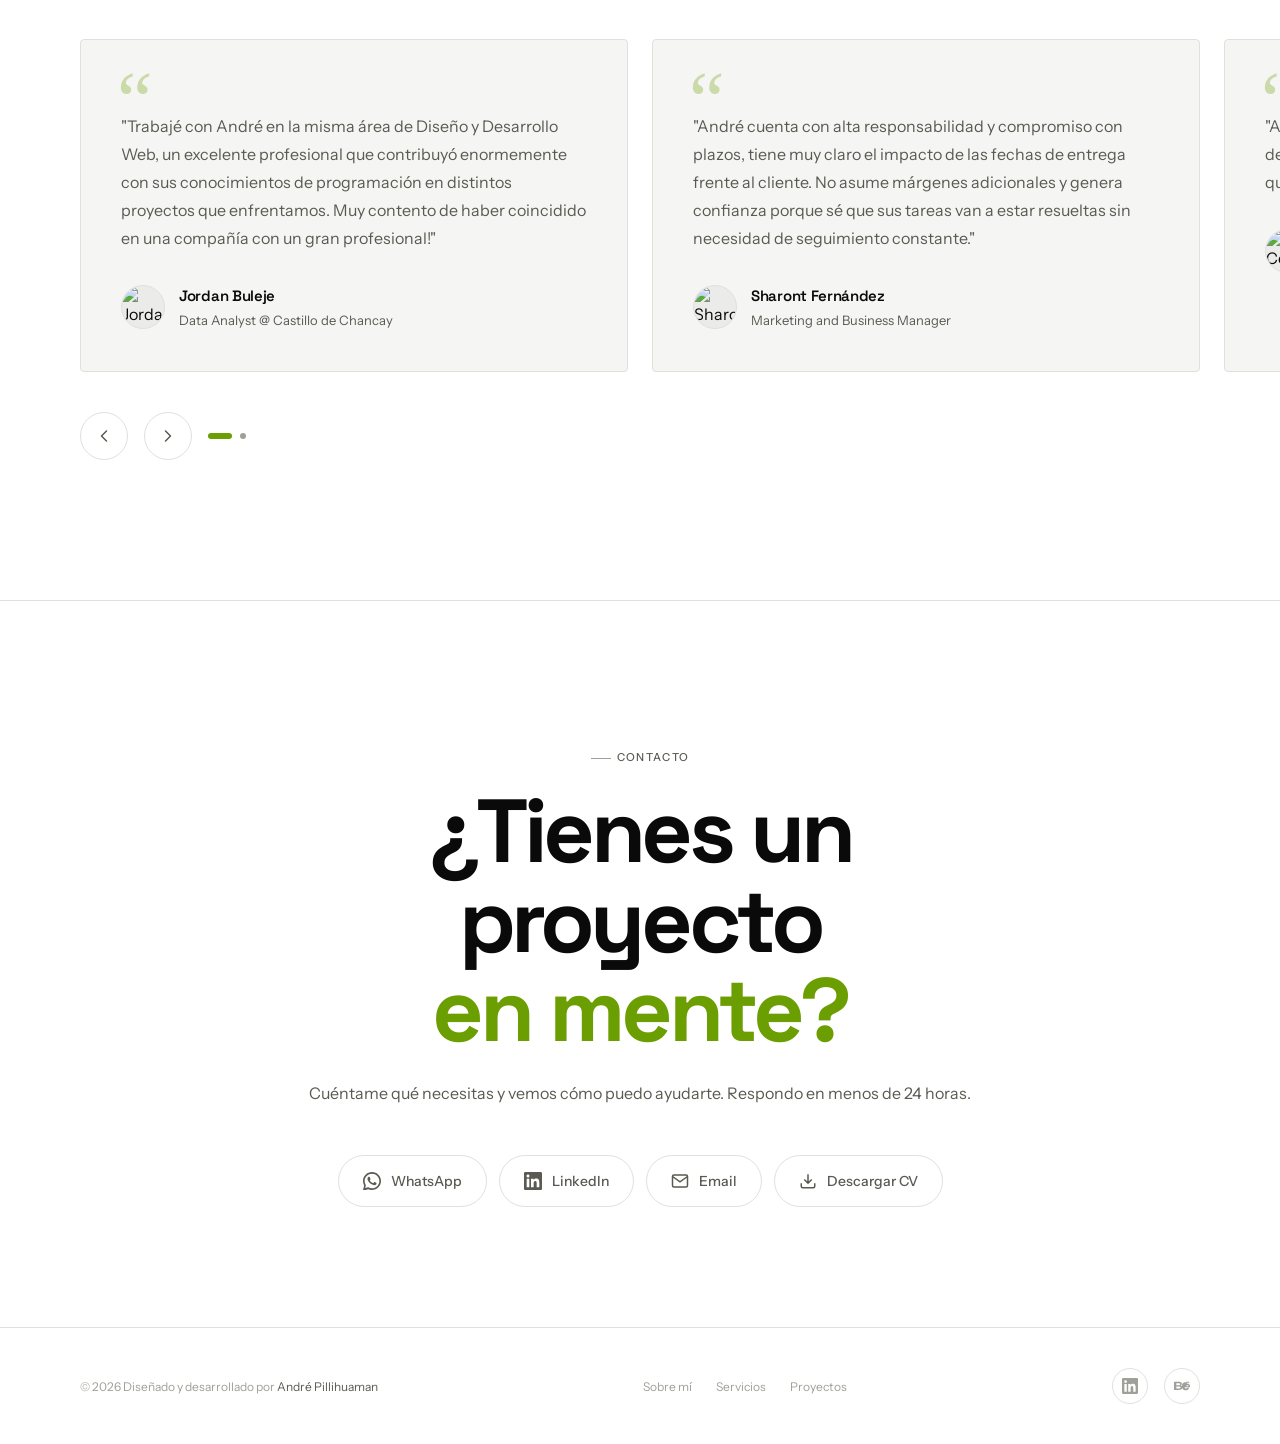
==== commit 47106df1: "Moviendo las imágenes de proyectos" ====
--- a/index.html
+++ b/index.html
@@ -3,14 +3,14 @@
 <head>
   <meta charset="UTF-8" />
   <meta name="viewport" content="width=device-width, initial-scale=1.0" />
-  <title>André Pilihuaman — UX/UI Designer</title>
+  <title>André Pillihuaman — UX/UI Designer</title>
   <meta name="description" content="Diseñador UX/UI especializado en interfaces claras, sistemas de diseño y productos digitales que facilitan el trabajo." />
 
   <link rel="preconnect" href="https://fonts.googleapis.com" />
   <link rel="preconnect" href="https://fonts.gstatic.com" crossorigin />
   <link href="https://fonts.googleapis.com/css2?family=Instrument+Sans:ital,wght@0,400;0,500;0,600;1,400&family=Space+Grotesk:wght@300;400;500;600;700&display=swap" rel="stylesheet" />
 
-  <!-- <link rel="icon" type="image/png" href="images/favicon.png" /> -->
+  <link rel="icon" type="image/png" href="images/favicon.svg" />
   <link rel="stylesheet" href="css/styles.css" />
 </head>
 <body>
@@ -300,7 +300,7 @@
       <div class="projects-grid">
 
         <div class="project-card reveal">
-          <img src="images/project_reclutamiento.png" class="project-thumb" alt="Sistema de Reclutamiento Confipetrol">
+          <img src="images/project_reclutamiento.webp" class="project-thumb" alt="Sistema de Reclutamiento Confipetrol">
           <div class="project-overlay">
             <div class="project-cats">
               <span class="project-cat">UX/UI</span>
@@ -310,13 +310,13 @@
             <div class="project-title">De Excel a plataforma de reclutamiento enterprise</div>
             <div class="project-client">Sistema de reclutamiento para empresa minera</div>
           </div>
-          <a href="#" class="project-link-btn" aria-label="Ver proyecto">
+          <a href="project-reclutamiento.html" class="project-link-btn" aria-label="Ver proyecto">
             <svg width="18" height="18" viewBox="0 0 18 18" fill="none"><path d="M4 14L14 4M14 4H7M14 4v7" stroke="currentColor" stroke-width="1.5" stroke-linecap="round" stroke-linejoin="round"/></svg>
           </a>
         </div>
 
         <div class="project-card reveal reveal-delay-1">
-          <img src="images/project_reclamos.png" class="project-thumb" alt="Centralización de reclamos veterinaria">
+          <img src="images/project_reclamos.webp" class="project-thumb" alt="Centralización de reclamos veterinaria">
           <div class="project-overlay">
             <div class="project-cats">
               <span class="project-cat">Salud veterinaria</span>
@@ -332,7 +332,7 @@
         </div>
 
         <div class="project-card reveal reveal-delay-2">
-          <img src="images/project_caylet.png" class="project-thumb" alt="Catálogo digital Caylet">
+          <img src="images/project_caylet.webp" class="project-thumb" alt="Catálogo digital Caylet">
           <div class="project-overlay">
             <div class="project-cats">
               <span class="project-cat">Retail</span>
@@ -460,7 +460,7 @@
   <footer>
     <div class="container">
       <div class="footer-inner">
-        <div class="footer-copy">© 2026 Diseñado y desarrollado por <span>André Pilihuaman</span></div>
+        <div class="footer-copy">© 2026 Diseñado y desarrollado por <span>André Pillihuaman</span></div>
         <div class="footer-links">
           <a href="#about">Sobre mí</a>
           <a href="#services">Servicios</a>
--- a/css/styles.css
+++ b/css/styles.css
@@ -868,12 +868,12 @@
 .project-cats   { display: flex; gap: 8px; margin-bottom: 12px; flex-wrap: wrap; }
 .project-cat {
   padding: 4px 10px;
-  border: 1px solid rgba(255,255,255,0.2);
   border-radius: 100px;
-  font-size: 11px;
+  font-size: 10px;
   letter-spacing: 0.06em;
   text-transform: uppercase;
-  color: rgba(255,255,255,0.7);
+  color: var(--bg-2);
+  background-color: var(--accent);
 }
 .project-title {
   font-family: var(--font-display);
@@ -1075,6 +1075,7 @@
 
   /* Proyectos: sin overlay por defecto, sin scale en imágenes */
   .projects-grid { grid-template-columns: 1fr; }
+  .project-title {font-size: 20px; line-height: 1em;}
   .project-card:first-child { grid-column: span 1; aspect-ratio: 4/3; }
   .project-overlay  { opacity: 0; }
   .project-link-btn { opacity: 0; transform: scale(0.8); }
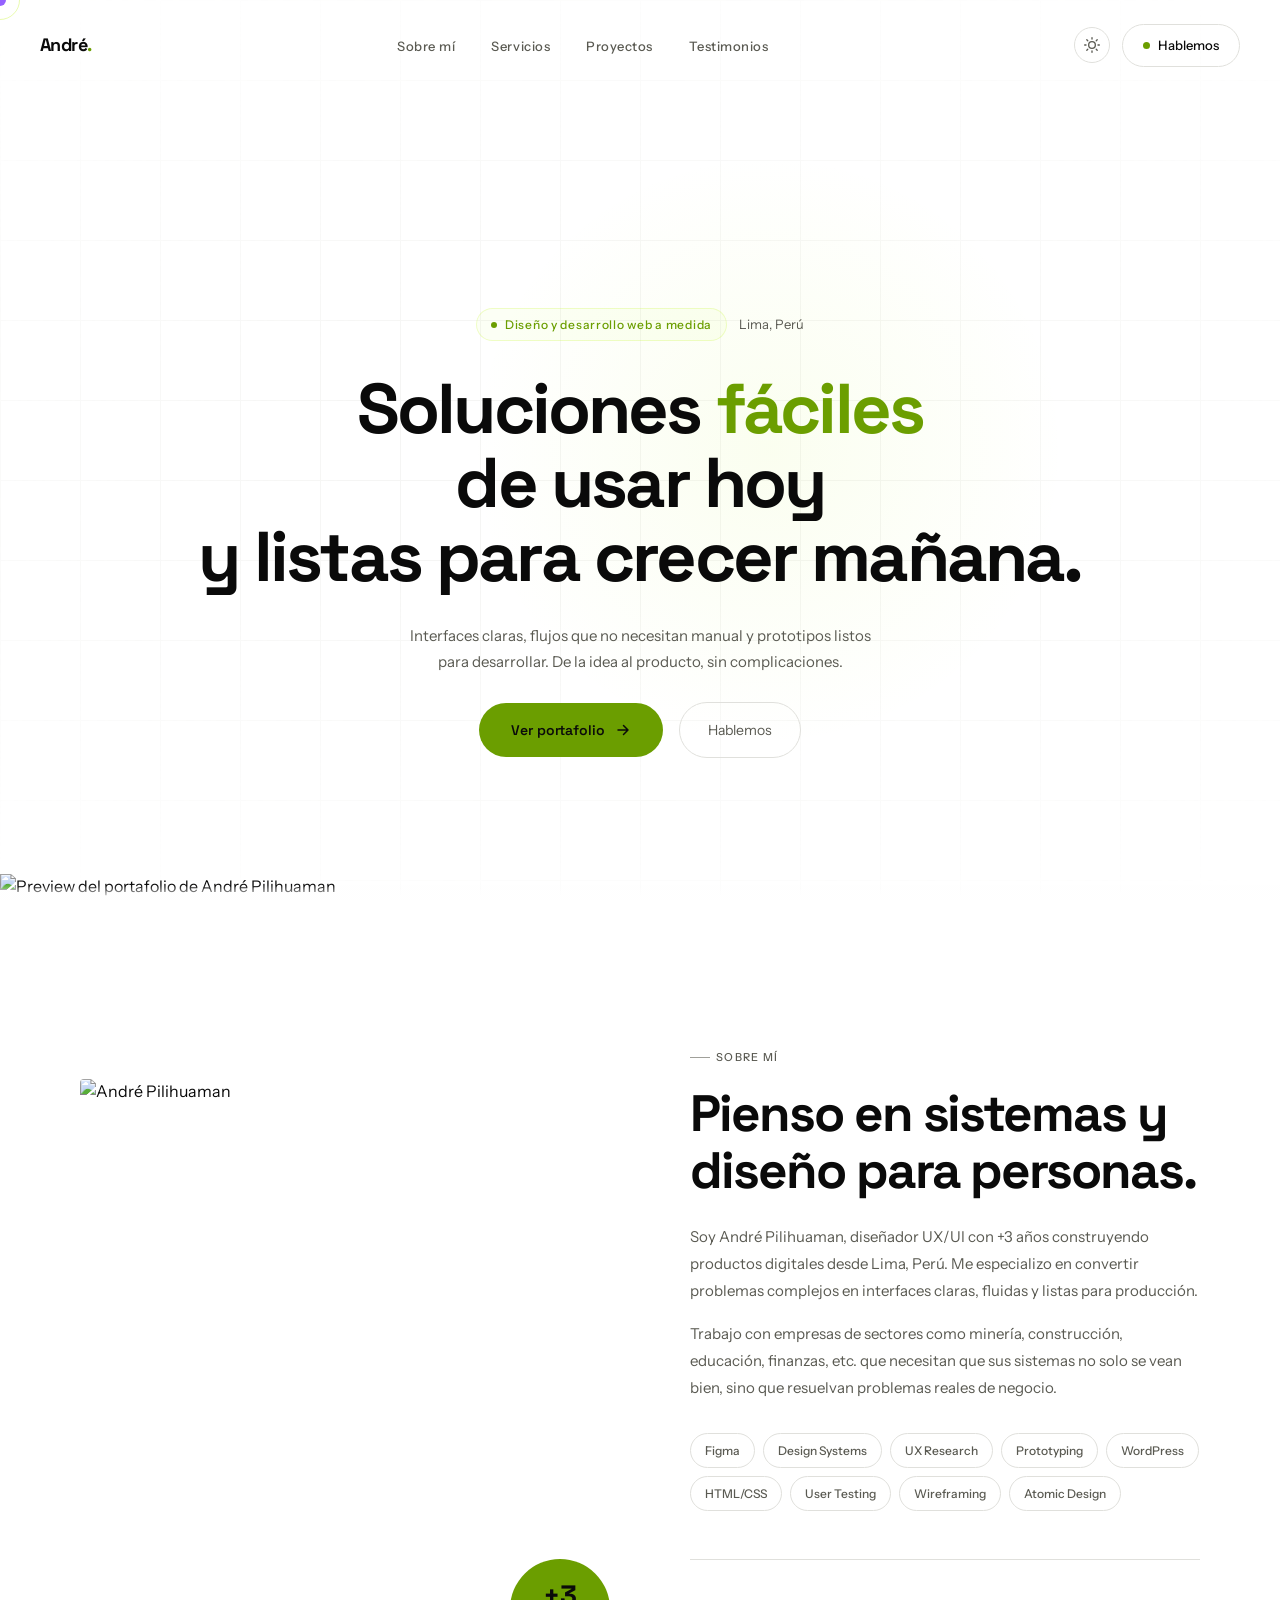
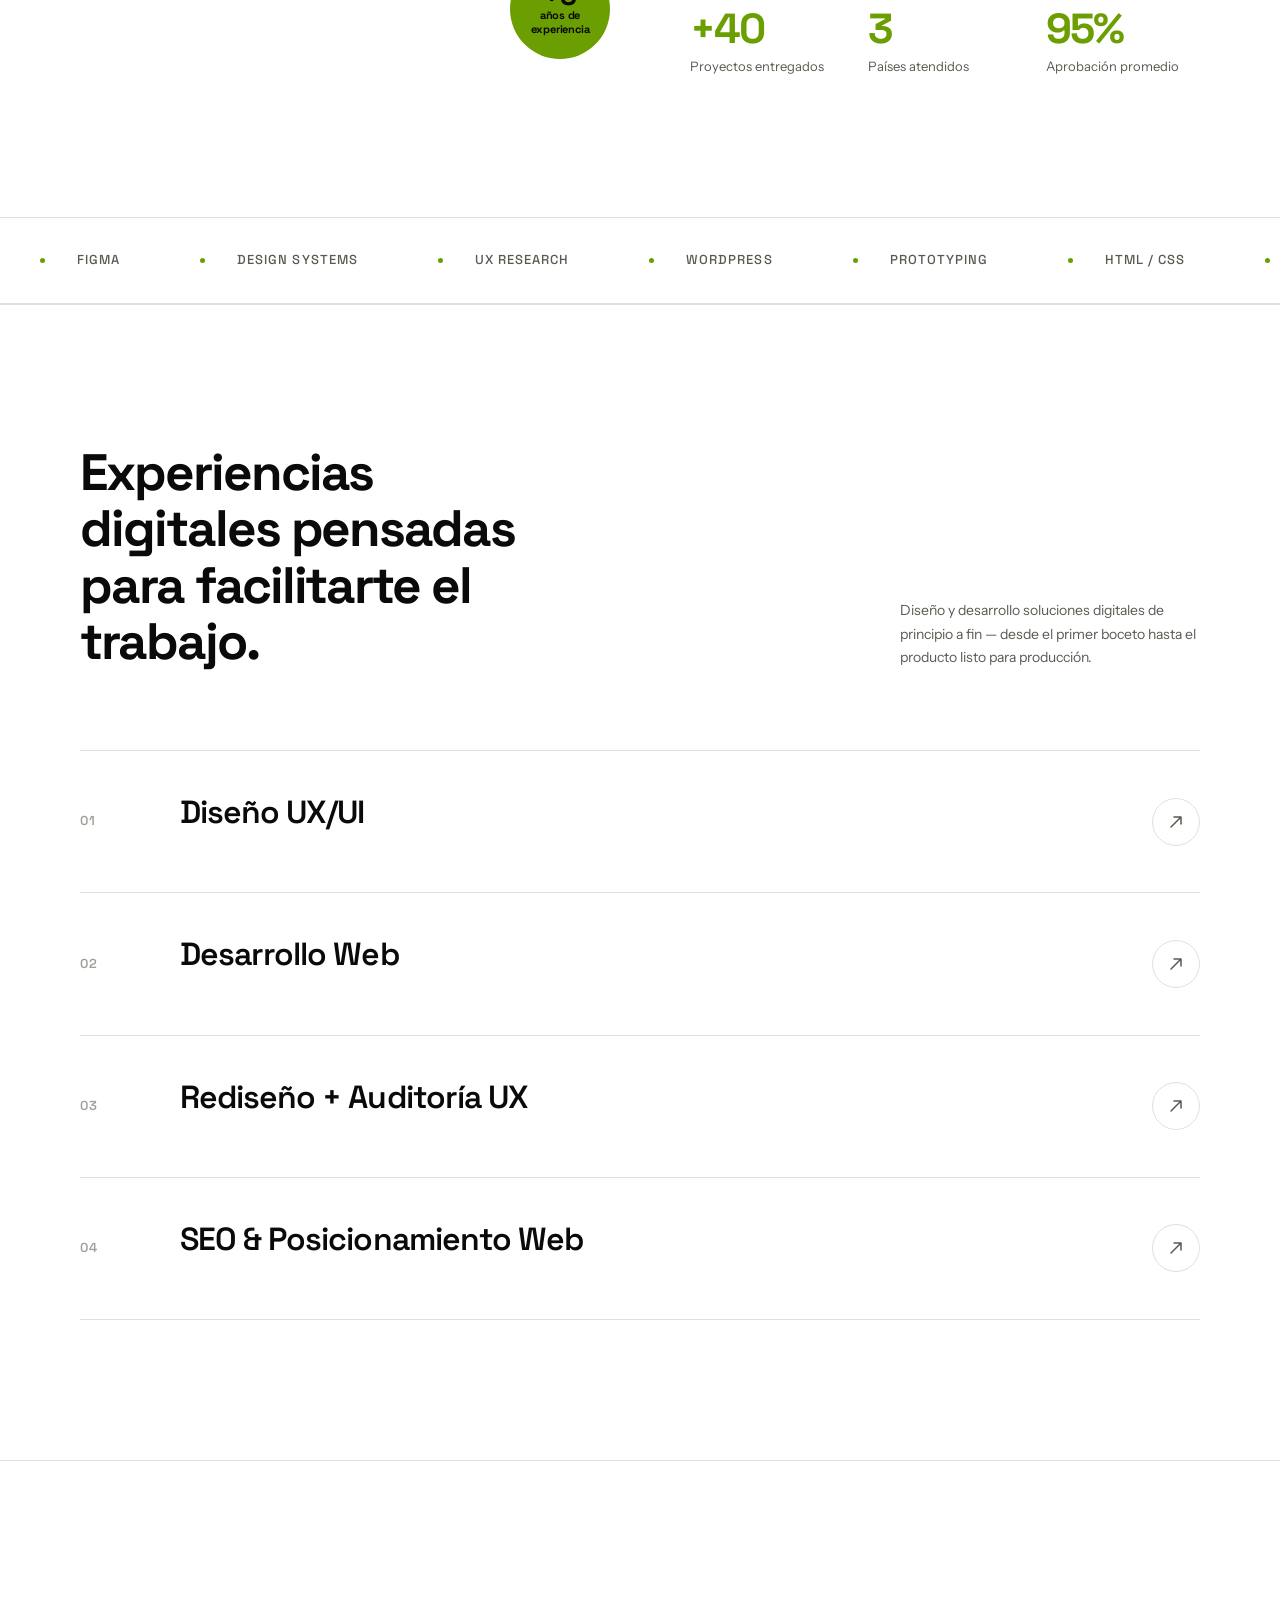
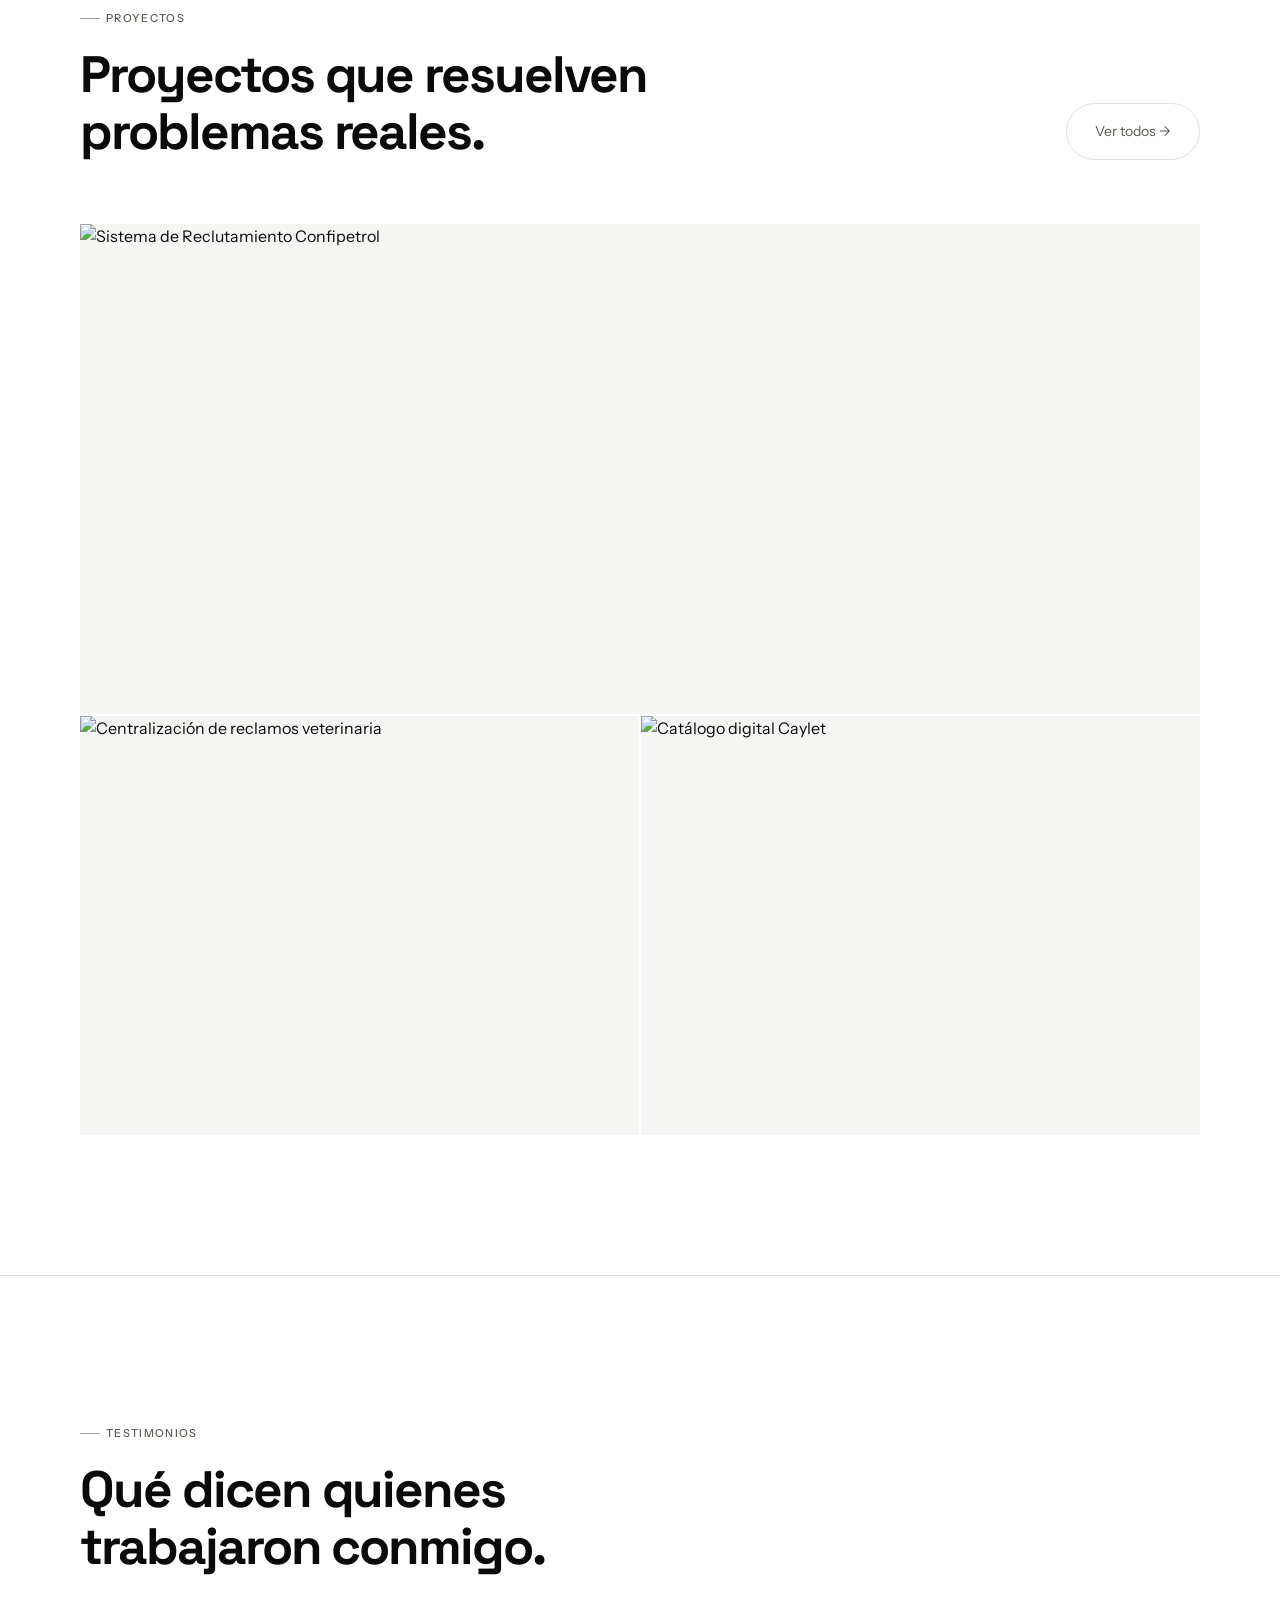
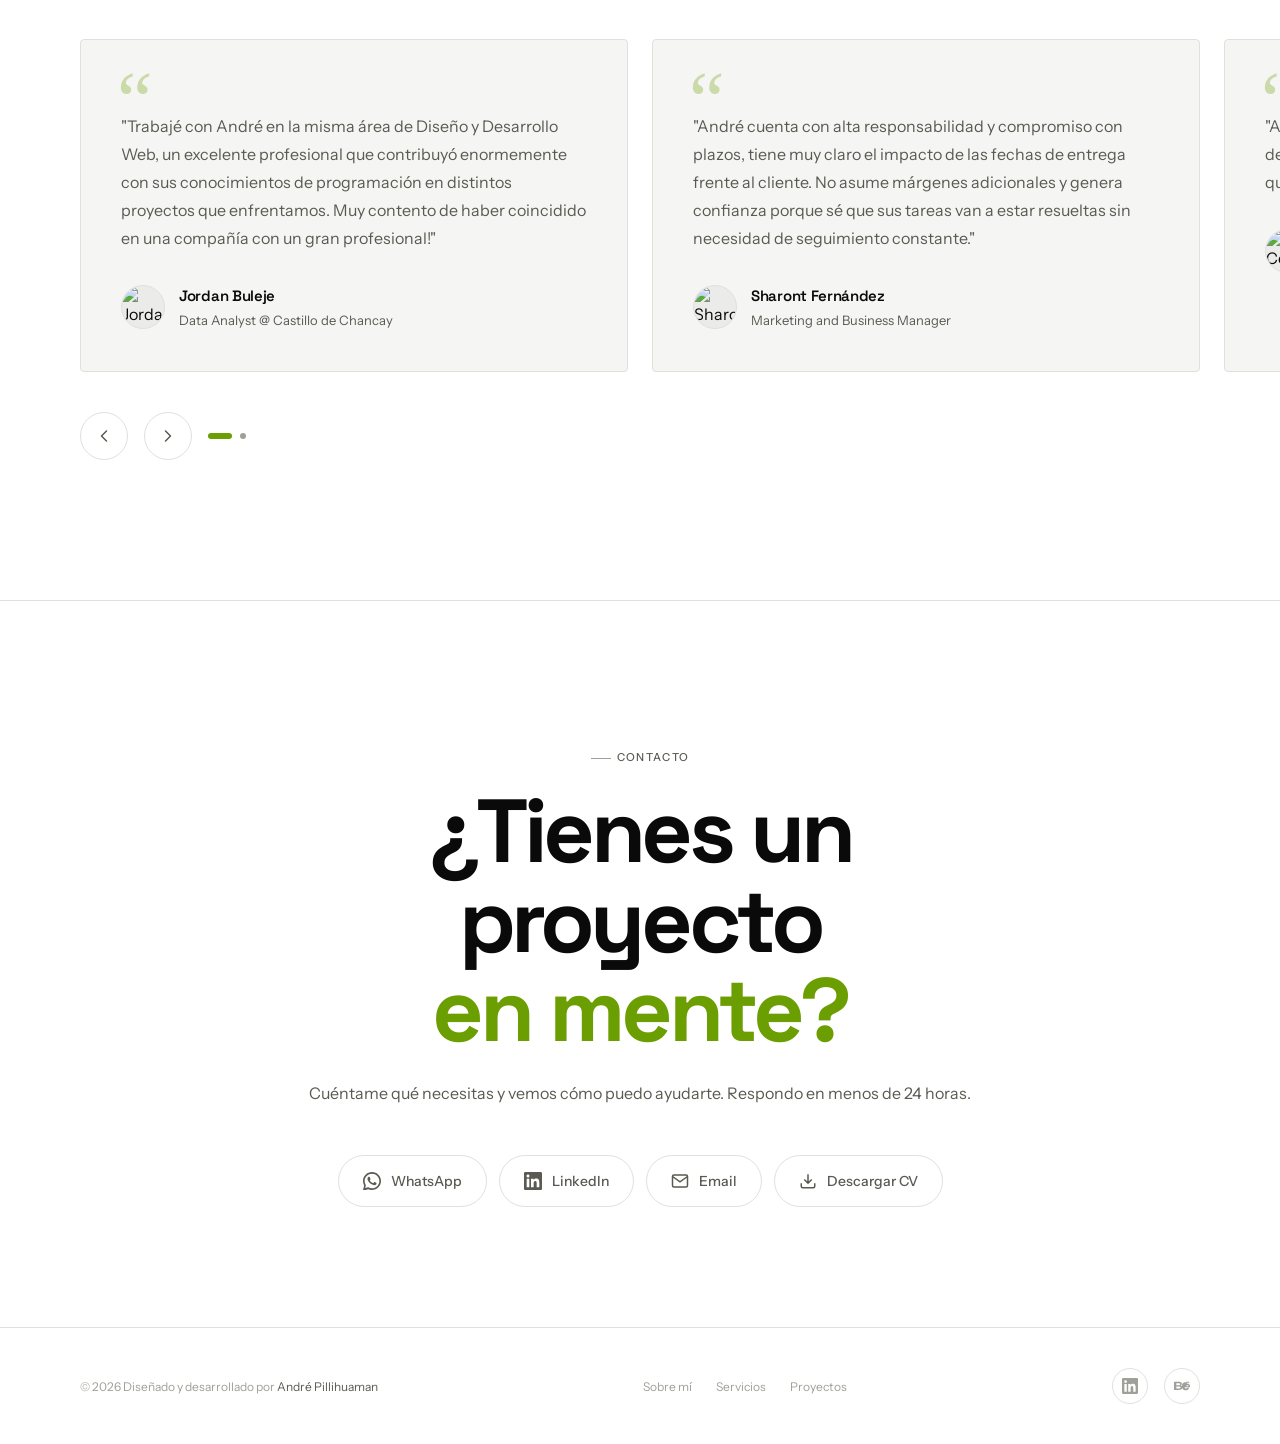
==== commit b21644bc: "Completando proyectos" ====
--- a/index.html
+++ b/index.html
@@ -135,7 +135,7 @@
             <img src="images/profile_andre_light.png" alt="André Pilihuaman" class="about-photo about-photo--light" />
             <div class="about-badge">
               <div class="about-badge-inner">
-                <span class="num">+5</span>
+                <span class="num">+3</span>
                 <span>años de<br>experiencia</span>
               </div>
             </div>
@@ -146,7 +146,7 @@
           <div class="tag reveal">Sobre mí</div>
           <h2 class="reveal reveal-delay-1">Pienso en sistemas y diseño para personas.</h2>
           <p class="reveal reveal-delay-2">
-            Soy André Pilihuaman, diseñador UX/UI con +5 años construyendo productos digitales desde Lima, Perú. Me especializo en convertir problemas complejos en interfaces claras, fluidas y listas para producción.
+            Soy André Pilihuaman, diseñador UX/UI con +3 años construyendo productos digitales desde Lima, Perú. Me especializo en convertir problemas complejos en interfaces claras, fluidas y listas para producción.
           </p>
           <p class="reveal reveal-delay-2">
             Trabajo con empresas de sectores como minería, construcción, educación, finanzas, etc. que necesitan que sus sistemas no solo se vean bien, sino que resuelvan problemas reales de negocio.
@@ -326,7 +326,7 @@
             <div class="project-title">Centralización de reclamos en plataforma enterprise</div>
             <div class="project-client">Sistema de reclamos para empresa médico veterinaria</div>
           </div>
-          <a href="#" class="project-link-btn" aria-label="Ver proyecto">
+          <a href="project-reclamos.html" class="project-link-btn" aria-label="Ver proyecto">
             <svg width="18" height="18" viewBox="0 0 18 18" fill="none"><path d="M4 14L14 4M14 4H7M14 4v7" stroke="currentColor" stroke-width="1.5" stroke-linecap="round" stroke-linejoin="round"/></svg>
           </a>
         </div>
@@ -342,7 +342,7 @@
             <div class="project-title">Catálogo digital que reemplazó un PDF de 50 páginas</div>
             <div class="project-client">Sitio web wordpress con tienda virtual</div>
           </div>
-          <a href="#" class="project-link-btn" aria-label="Ver proyecto">
+          <a href="project-caylet.html" class="project-link-btn" aria-label="Ver proyecto">
             <svg width="18" height="18" viewBox="0 0 18 18" fill="none"><path d="M4 14L14 4M14 4H7M14 4v7" stroke="currentColor" stroke-width="1.5" stroke-linecap="round" stroke-linejoin="round"/></svg>
           </a>
         </div>
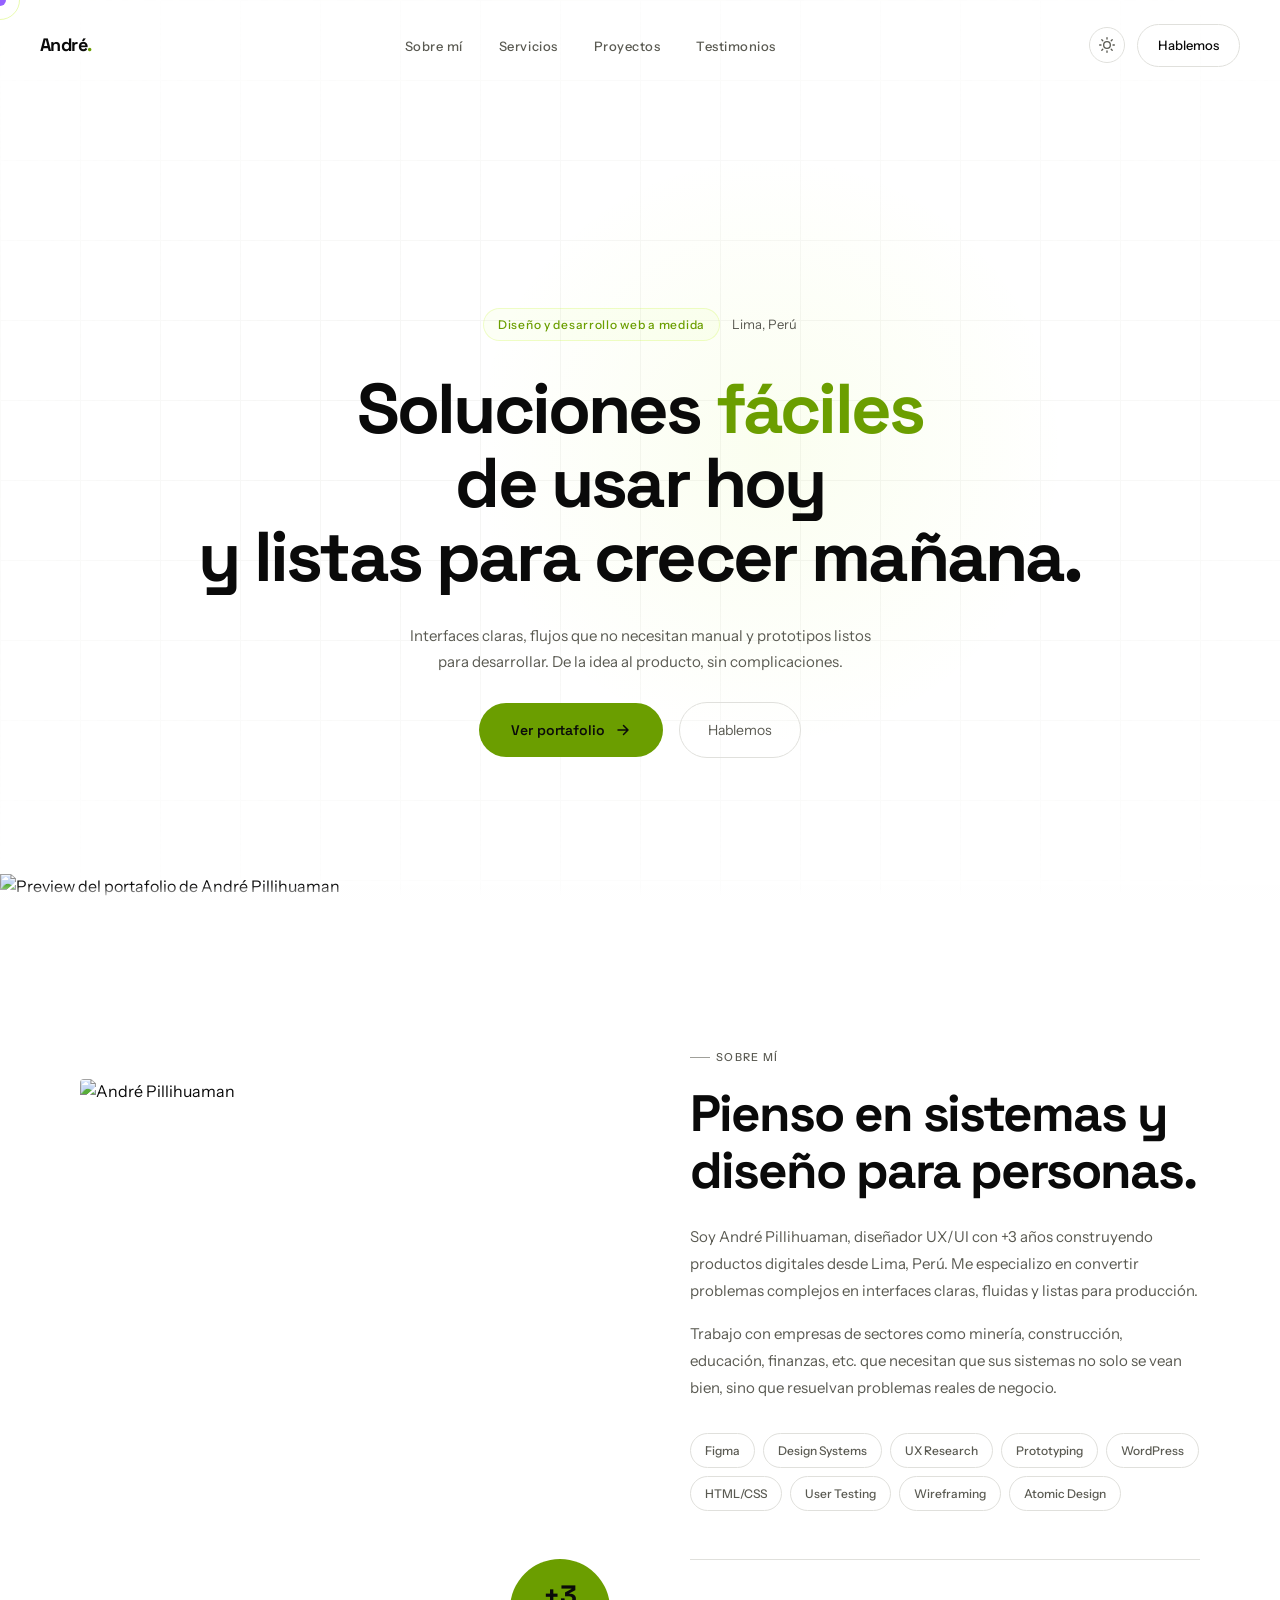
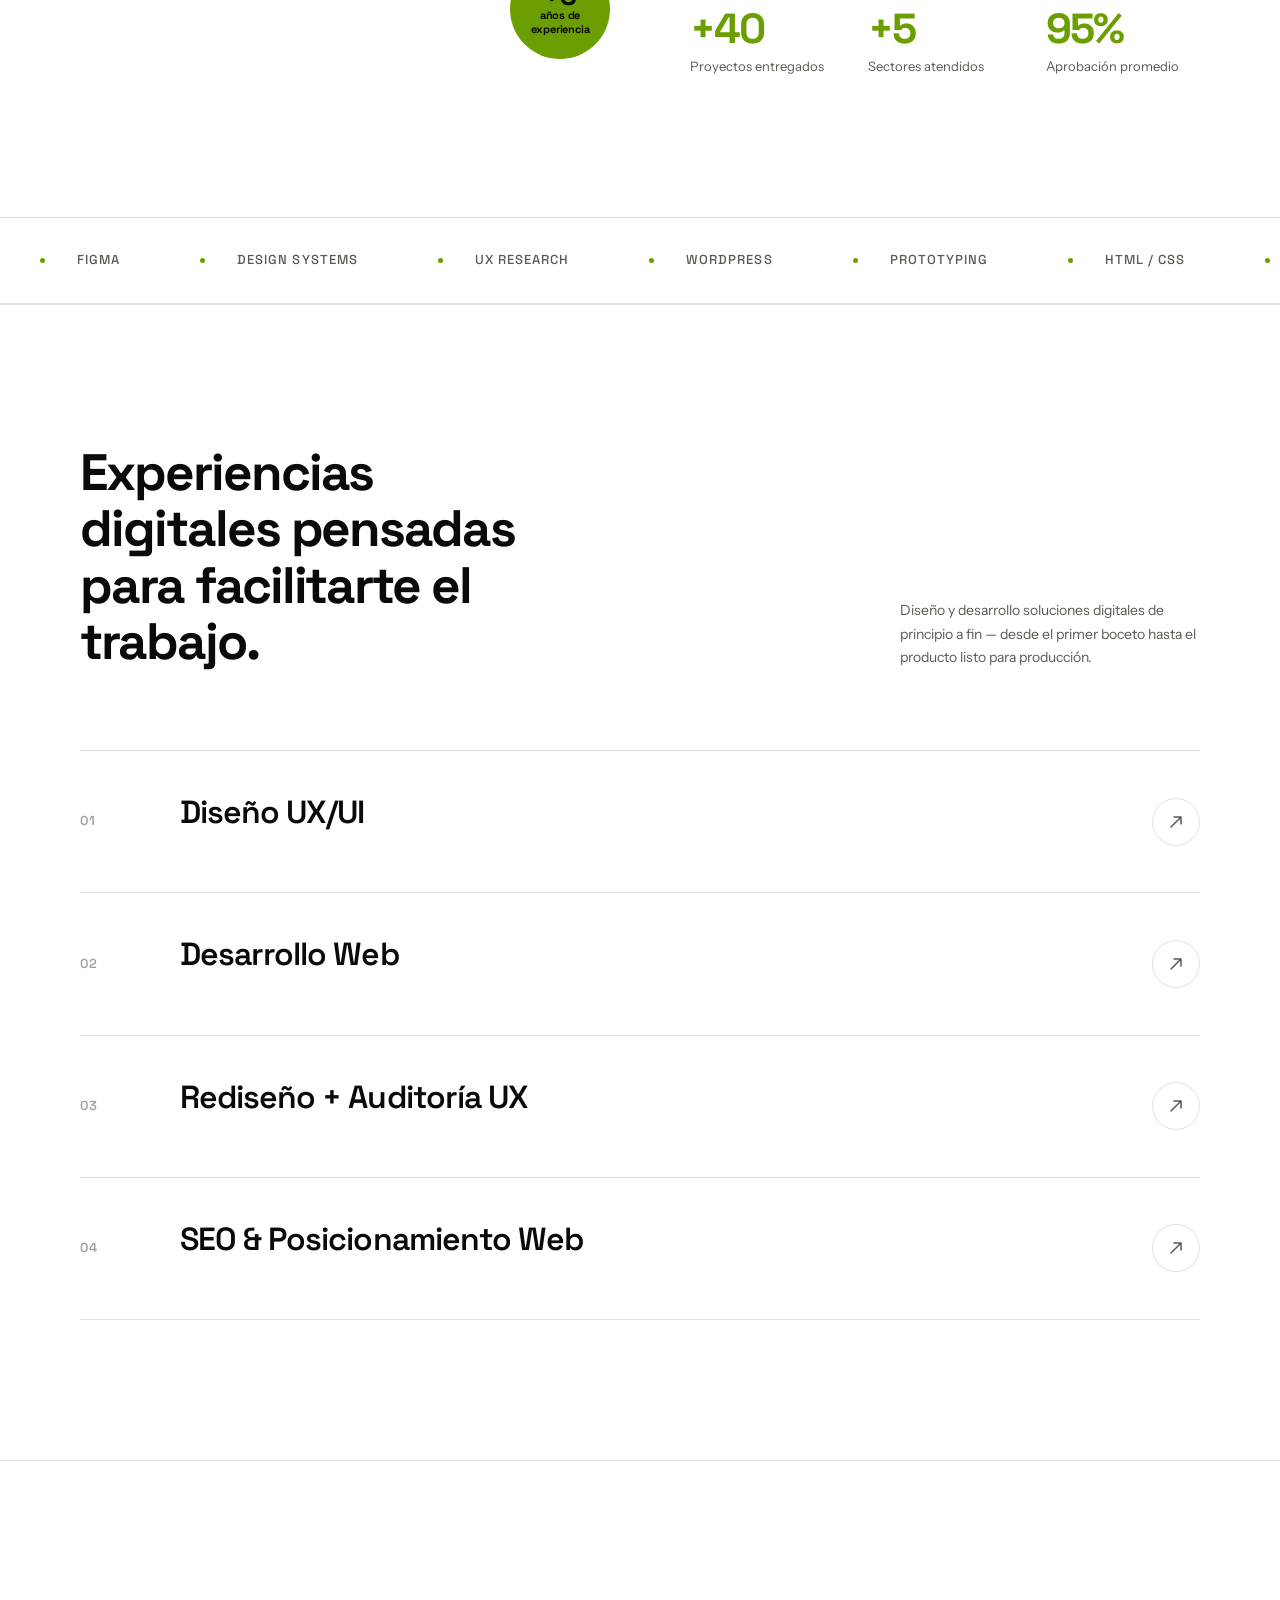
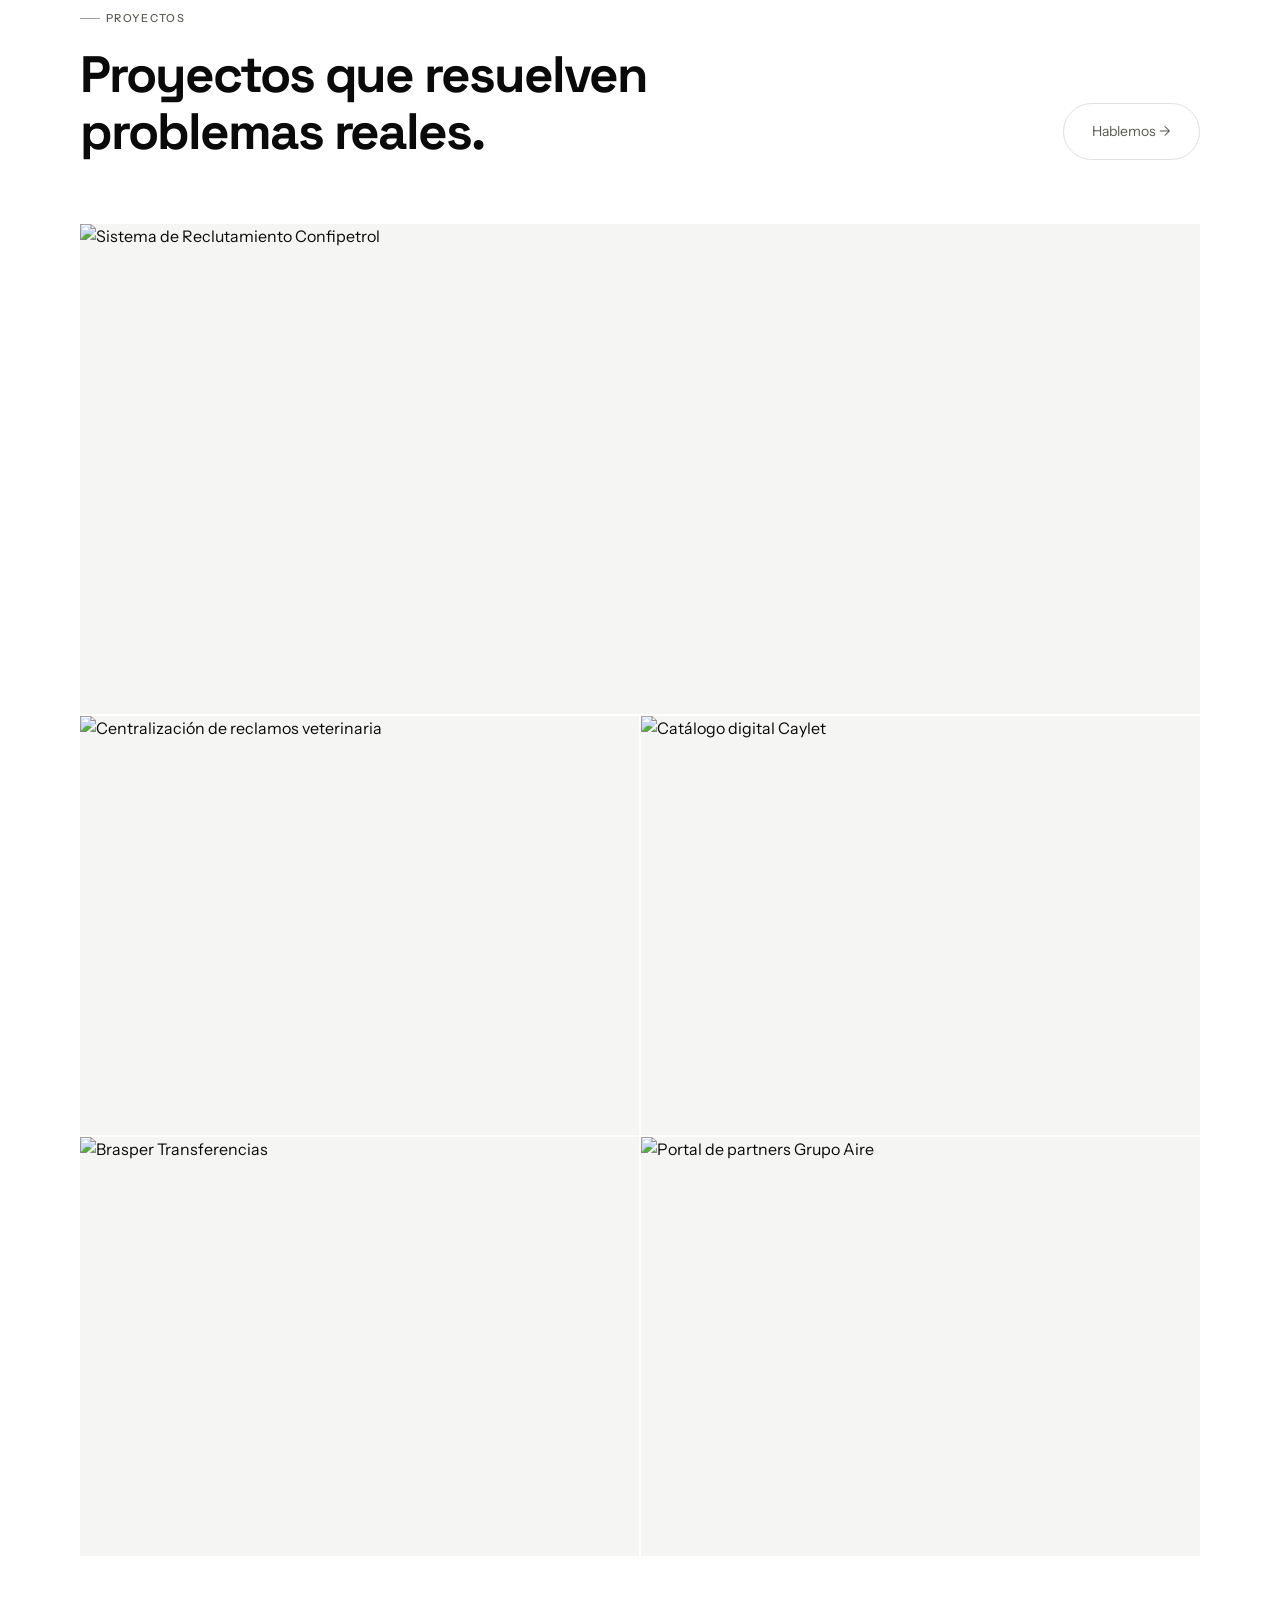
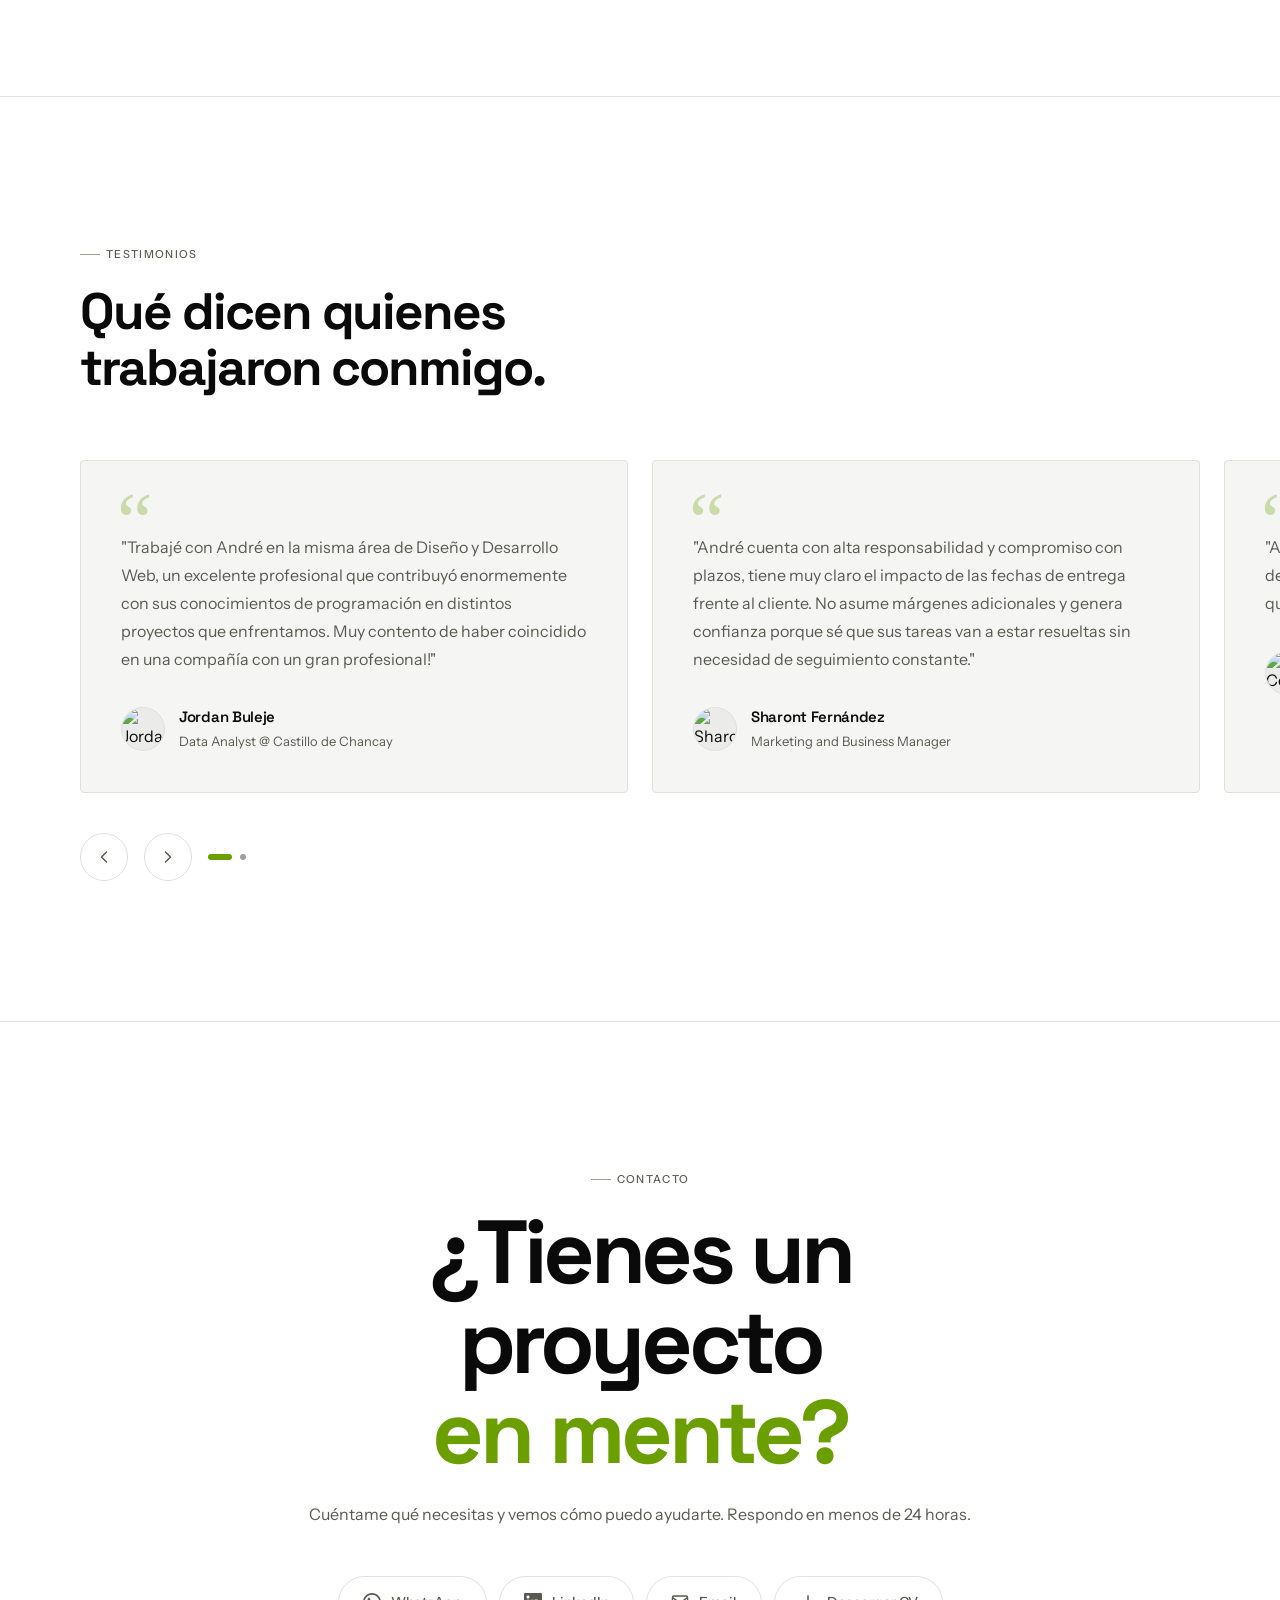
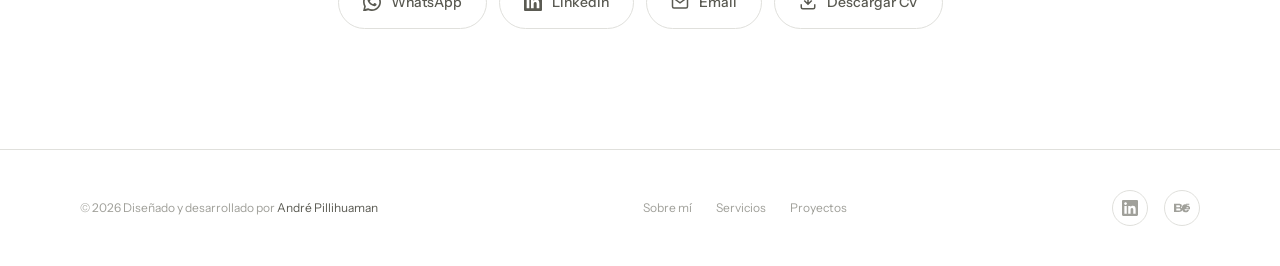
==== commit 4b523ddb: "haciendo muchos cambios 29/06" ====
--- a/index.html
+++ b/index.html
@@ -15,11 +15,9 @@
 </head>
 <body>
 
-  <!-- CURSOR -->
   <div class="cursor" id="cursor"></div>
   <div class="cursor-ring" id="cursorRing"></div>
 
-  <!-- NAV -->
   <nav id="nav">
     <a href="index.html" class="nav-logo">André<span>.</span></a>
     <ul class="nav-links">
@@ -30,34 +28,14 @@
     </ul>
     <div class="nav-right">
       <button class="theme-toggle" id="themeToggle" aria-label="Cambiar tema">
-        <!-- Luna — visible en dark -->
-        <svg class="icon-moon" width="16" height="16" viewBox="0 0 24 24" fill="none" stroke="currentColor" stroke-width="2" stroke-linecap="round" stroke-linejoin="round">
-          <path d="M21 12.79A9 9 0 1111.21 3 7 7 0 0021 12.79z"/>
-        </svg>
-        <!-- Sol — visible en light -->
-        <svg class="icon-sun" width="16" height="16" viewBox="0 0 24 24" fill="none" stroke="currentColor" stroke-width="2" stroke-linecap="round" stroke-linejoin="round">
-          <circle cx="12" cy="12" r="5"/>
-          <line x1="12" y1="1" x2="12" y2="3"/>
-          <line x1="12" y1="21" x2="12" y2="23"/>
-          <line x1="4.22" y1="4.22" x2="5.64" y2="5.64"/>
-          <line x1="18.36" y1="18.36" x2="19.78" y2="19.78"/>
-          <line x1="1" y1="12" x2="3" y2="12"/>
-          <line x1="21" y1="12" x2="23" y2="12"/>
-          <line x1="4.22" y1="19.78" x2="5.64" y2="18.36"/>
-          <line x1="18.36" y1="5.64" x2="19.78" y2="4.22"/>
-        </svg>
+        <svg class="icon-moon" width="16" height="16" viewBox="0 0 24 24" fill="none" stroke="currentColor" stroke-width="2" stroke-linecap="round" stroke-linejoin="round"><path d="M21 12.79A9 9 0 1111.21 3 7 7 0 0021 12.79z"/></svg>
+        <svg class="icon-sun" width="16" height="16" viewBox="0 0 24 24" fill="none" stroke="currentColor" stroke-width="2" stroke-linecap="round" stroke-linejoin="round"><circle cx="12" cy="12" r="5"/><line x1="12" y1="1" x2="12" y2="3"/><line x1="12" y1="21" x2="12" y2="23"/><line x1="4.22" y1="4.22" x2="5.64" y2="5.64"/><line x1="18.36" y1="18.36" x2="19.78" y2="19.78"/><line x1="1" y1="12" x2="3" y2="12"/><line x1="21" y1="12" x2="23" y2="12"/><line x1="4.22" y1="19.78" x2="5.64" y2="18.36"/><line x1="18.36" y1="5.64" x2="19.78" y2="4.22"/></svg>
       </button>
-      <a href="#contact" class="nav-cta">
-        <span class="dot"></span>
-        Hablemos
-      </a>
-      <button class="hamburger" id="hamburger" aria-label="Menú">
-        <span></span><span></span><span></span>
-      </button>
+      <a href="https://wa.me/51931561797" class="nav-cta">Hablemos</a>
+      <button class="hamburger" id="hamburger" aria-label="Menú"><span></span><span></span><span></span></button>
     </div>
   </nav>
 
-  <!-- OVERLAY + MENÚ MOBILE -->
   <div class="mobile-overlay" id="mobileOverlay"></div>
   <div class="mobile-menu" id="mobileMenu">
     <ul>
@@ -73,51 +51,30 @@
   <section id="hero">
     <div class="hero-bg-grid"></div>
     <div class="hero-orb"></div>
-
     <div class="hero-content">
       <div class="hero-eyebrow">
-        <div class="badge"><span class="dot"></span>Diseño y desarrollo web a medida</div>
+        <div class="badge">Diseño y desarrollo web a medida</div>
         <span>Lima, Perú</span>
       </div>
-
       <h1 class="hero-title">
-        <span class="line">
-          <span class="word">Soluciones</span>&nbsp;<span class="word outlined">fáciles</span>
-        </span>
-        <span class="line">
-          <span class="word">de usar hoy</span>
-        </span>
-        <span class="line">
-          <span class="word">y listas para</span>&nbsp;<span class="word">crecer mañana.</span>
-        </span>
+        <span class="line"><span class="word">Soluciones</span>&nbsp;<span class="word outlined">fáciles</span></span>
+        <span class="line"><span class="word">de usar hoy</span></span>
+        <span class="line"><span class="word">y listas para</span>&nbsp;<span class="word">crecer mañana.</span></span>
       </h1>
-
       <div class="hero-bottom">
-        <p class="hero-desc">
-          Interfaces claras, flujos que no necesitan manual y prototipos listos para desarrollar. De la idea al producto, sin complicaciones.
-        </p>
+        <p class="hero-desc">Interfaces claras, flujos que no necesitan manual y prototipos listos para desarrollar. De la idea al producto, sin complicaciones.</p>
         <div class="hero-actions">
           <a href="#projects" class="btn-primary">
             Ver portafolio
-            <svg width="16" height="16" viewBox="0 0 16 16" fill="none">
-              <path d="M3 8h10M8.5 3.5L13 8l-4.5 4.5" stroke="currentColor" stroke-width="1.5" stroke-linecap="round" stroke-linejoin="round"/>
-            </svg>
+            <svg width="16" height="16" viewBox="0 0 16 16" fill="none"><path d="M3 8h10M8.5 3.5L13 8l-4.5 4.5" stroke="currentColor" stroke-width="1.5" stroke-linecap="round" stroke-linejoin="round"/></svg>
           </a>
           <a href="#contact" class="btn-secondary">Hablemos</a>
         </div>
       </div>
     </div>
-
     <div class="hero-mockup-wrapper">
-      <img
-        src="images/hero_projects.png"
-        alt="Preview del portafolio de André Pilihuaman"
-        class="hero-mockup-img"
-        id="heroMockup"
-      />
-      <div class="hero-mockup-img--mobile">
-        <img src="images/hero_projects_mobile.png" alt="">
-      </div>
+      <img src="images/hero_projects.webp" alt="Preview del portafolio de André Pillihuaman" class="hero-mockup-img" id="heroMockup" />
+      <div class="hero-mockup-img--mobile"><img src="images/hero_projects_mobile.webp" alt=""></div>
       <div class="hero-mockup-fade"></div>
     </div>
   </section>
@@ -126,13 +83,10 @@
   <section id="about">
     <div class="container">
       <div class="about-grid">
-
         <div class="about-left reveal">
           <div class="about-photo-wrapper">
-            <!-- Foto dark (B&W) — visible en modo oscuro -->
-            <img src="images/profile_andre.png"       alt="André Pilihuaman" class="about-photo about-photo--dark" />
-            <!-- Foto light (color) — visible en modo claro -->
-            <img src="images/profile_andre_light.png" alt="André Pilihuaman" class="about-photo about-photo--light" />
+            <img src="images/profile_andre.png"       alt="André Pillihuaman" class="about-photo about-photo--dark" />
+            <img src="images/profile_andre_light.png" alt="André Pillihuaman" class="about-photo about-photo--light" />
             <div class="about-badge">
               <div class="about-badge-inner">
                 <span class="num">+3</span>
@@ -141,16 +95,11 @@
             </div>
           </div>
         </div>
-
         <div class="about-right">
           <div class="tag reveal">Sobre mí</div>
           <h2 class="reveal reveal-delay-1">Pienso en sistemas y diseño para personas.</h2>
-          <p class="reveal reveal-delay-2">
-            Soy André Pilihuaman, diseñador UX/UI con +3 años construyendo productos digitales desde Lima, Perú. Me especializo en convertir problemas complejos en interfaces claras, fluidas y listas para producción.
-          </p>
-          <p class="reveal reveal-delay-2">
-            Trabajo con empresas de sectores como minería, construcción, educación, finanzas, etc. que necesitan que sus sistemas no solo se vean bien, sino que resuelvan problemas reales de negocio.
-          </p>
+          <p class="reveal reveal-delay-2">Soy André Pillihuaman, diseñador UX/UI con +3 años construyendo productos digitales desde Lima, Perú. Me especializo en convertir problemas complejos en interfaces claras, fluidas y listas para producción.</p>
+          <p class="reveal reveal-delay-2">Trabajo con empresas de sectores como minería, construcción, educación, finanzas, etc. que necesitan que sus sistemas no solo se vean bien, sino que resuelvan problemas reales de negocio.</p>
           <div class="skills-pills reveal reveal-delay-3">
             <span class="pill">Figma</span>
             <span class="pill">Design Systems</span>
@@ -163,21 +112,11 @@
             <span class="pill">Atomic Design</span>
           </div>
           <div class="about-stats reveal reveal-delay-4">
-            <div class="about-stat">
-              <div class="num">+40</div>
-              <div class="label">Proyectos entregados</div>
-            </div>
-            <div class="about-stat">
-              <div class="num">3</div>
-              <div class="label">Países atendidos</div>
-            </div>
-            <div class="about-stat">
-              <div class="num">95%</div>
-              <div class="label">Aprobación promedio</div>
-            </div>
-          </div>
-        </div>
-
+            <div class="about-stat"><div class="num">+40</div><div class="label">Proyectos entregados</div></div>
+            <div class="about-stat"><div class="num">+5</div><div class="label">Sectores atendidos</div></div>
+            <div class="about-stat"><div class="num">95%</div><div class="label">Aprobación promedio</div></div>
+          </div>
+        </div>
       </div>
     </div>
   </section>
@@ -213,80 +152,48 @@
         <h2 class="reveal">Experiencias digitales pensadas para facilitarte el trabajo.</h2>
         <p class="reveal">Diseño y desarrollo soluciones digitales de principio a fin — desde el primer boceto hasta el producto listo para producción.</p>
       </div>
-
       <div class="services-list">
-
         <div class="service-item reveal">
           <div class="service-num">01</div>
           <div class="service-content">
             <div class="service-name">Diseño UX/UI</div>
             <div class="service-desc">Desde landing pages hasta sistemas enterprise complejos. Diseño interfaces centradas en el usuario que son intuitivas, funcionales y listas para desarrollo.</div>
-            <div class="service-tags">
-              <span class="service-tag">Research</span>
-              <span class="service-tag">Wireframes</span>
-              <span class="service-tag">Prototipos</span>
-              <span class="service-tag">Figma</span>
-            </div>
-          </div>
-          <div class="service-arrow">
-            <svg width="18" height="18" viewBox="0 0 18 18" fill="none"><path d="M4 14L14 4M14 4H7M14 4v7" stroke="currentColor" stroke-width="1.5" stroke-linecap="round" stroke-linejoin="round"/></svg>
-          </div>
-        </div>
-
+            <div class="service-tags"><span class="service-tag">Research</span><span class="service-tag">Wireframes</span><span class="service-tag">Prototipos</span><span class="service-tag">Figma</span></div>
+          </div>
+          <div class="service-arrow"><svg width="18" height="18" viewBox="0 0 18 18" fill="none"><path d="M4 14L14 4M14 4H7M14 4v7" stroke="currentColor" stroke-width="1.5" stroke-linecap="round" stroke-linejoin="round"/></svg></div>
+        </div>
         <div class="service-item reveal reveal-delay-1">
           <div class="service-num">02</div>
           <div class="service-content">
             <div class="service-name">Desarrollo Web</div>
             <div class="service-desc">Convierto diseños en código. WordPress, HTML/CSS/JS y otras tecnologías, con atención pixel-perfect a cada detalle.</div>
-            <div class="service-tags">
-              <span class="service-tag">WordPress</span>
-              <span class="service-tag">HTML/CSS/JS</span>
-              <span class="service-tag">ACF/PHP</span>
-              <span class="service-tag">Elementor Pro</span>
-            </div>
-          </div>
-          <div class="service-arrow">
-            <svg width="18" height="18" viewBox="0 0 18 18" fill="none"><path d="M4 14L14 4M14 4H7M14 4v7" stroke="currentColor" stroke-width="1.5" stroke-linecap="round" stroke-linejoin="round"/></svg>
-          </div>
-        </div>
-
+            <div class="service-tags"><span class="service-tag">WordPress</span><span class="service-tag">HTML/CSS/JS</span><span class="service-tag">ACF/PHP</span><span class="service-tag">Elementor Pro</span></div>
+          </div>
+          <div class="service-arrow"><svg width="18" height="18" viewBox="0 0 18 18" fill="none"><path d="M4 14L14 4M14 4H7M14 4v7" stroke="currentColor" stroke-width="1.5" stroke-linecap="round" stroke-linejoin="round"/></svg></div>
+        </div>
         <div class="service-item reveal reveal-delay-2">
           <div class="service-num">03</div>
           <div class="service-content">
             <div class="service-name">Rediseño + Auditoría UX</div>
             <div class="service-desc">Identifico los puntos de fricción en tu producto actual y propongo soluciones concretas con impacto medible.</div>
-            <div class="service-tags">
-              <span class="service-tag">Heurísticas</span>
-              <span class="service-tag">Flujos</span>
-              <span class="service-tag">Benchmarking</span>
-            </div>
-          </div>
-          <div class="service-arrow">
-            <svg width="18" height="18" viewBox="0 0 18 18" fill="none"><path d="M4 14L14 4M14 4H7M14 4v7" stroke="currentColor" stroke-width="1.5" stroke-linecap="round" stroke-linejoin="round"/></svg>
-          </div>
-        </div>
-
+            <div class="service-tags"><span class="service-tag">Heurísticas</span><span class="service-tag">Flujos</span><span class="service-tag">Benchmarking</span></div>
+          </div>
+          <div class="service-arrow"><svg width="18" height="18" viewBox="0 0 18 18" fill="none"><path d="M4 14L14 4M14 4H7M14 4v7" stroke="currentColor" stroke-width="1.5" stroke-linecap="round" stroke-linejoin="round"/></svg></div>
+        </div>
         <div class="service-item reveal reveal-delay-3">
           <div class="service-num">04</div>
           <div class="service-content">
             <div class="service-name">SEO & Posicionamiento Web</div>
             <div class="service-desc">Optimizo sitios para que Google los encuentre. Estructura, rendimiento, on-page y Core Web Vitals.</div>
-            <div class="service-tags">
-              <span class="service-tag">On-page SEO</span>
-              <span class="service-tag">Core Web Vitals</span>
-              <span class="service-tag">Google Search Console</span>
-            </div>
-          </div>
-          <div class="service-arrow">
-            <svg width="18" height="18" viewBox="0 0 18 18" fill="none"><path d="M4 14L14 4M14 4H7M14 4v7" stroke="currentColor" stroke-width="1.5" stroke-linecap="round" stroke-linejoin="round"/></svg>
-          </div>
-        </div>
-
-      </div>
-    </div>
-  </section>
-
-  <!-- PROJECTS -->
+            <div class="service-tags"><span class="service-tag">On-page SEO</span><span class="service-tag">Core Web Vitals</span><span class="service-tag">Google Search Console</span></div>
+          </div>
+          <div class="service-arrow"><svg width="18" height="18" viewBox="0 0 18 18" fill="none"><path d="M4 14L14 4M14 4H7M14 4v7" stroke="currentColor" stroke-width="1.5" stroke-linecap="round" stroke-linejoin="round"/></svg></div>
+        </div>
+      </div>
+    </div>
+  </section>
+
+  <!-- PROJECTS — grid 5 proyectos: 1 wide + 2 + 2 -->
   <section id="projects">
     <div class="container">
       <div class="projects-header">
@@ -294,19 +201,16 @@
           <div class="tag reveal">Proyectos</div>
           <h2 class="reveal reveal-delay-1">Proyectos que resuelven<br>problemas reales.</h2>
         </div>
-        <a href="#contact" class="btn-secondary reveal reveal-delay-2">Ver todos →</a>
+        <a href="#contact" class="btn-secondary reveal reveal-delay-2">Hablemos →</a>
       </div>
 
       <div class="projects-grid">
 
+        <!-- Proyecto 01 — featured (span 2) -->
         <div class="project-card reveal">
           <img src="images/project_reclutamiento.webp" class="project-thumb" alt="Sistema de Reclutamiento Confipetrol">
           <div class="project-overlay">
-            <div class="project-cats">
-              <span class="project-cat">UX/UI</span>
-              <span class="project-cat">Minería</span>
-              <span class="project-cat">Figma</span>
-            </div>
+            <div class="project-cats"><span class="project-cat">UX/UI</span><span class="project-cat">Minería</span><span class="project-cat">Figma</span></div>
             <div class="project-title">De Excel a plataforma de reclutamiento enterprise</div>
             <div class="project-client">Sistema de reclutamiento para empresa minera</div>
           </div>
@@ -315,14 +219,11 @@
           </a>
         </div>
 
+        <!-- Proyecto 02 -->
         <div class="project-card reveal reveal-delay-1">
-          <img src="images/project_reclamos.webp" class="project-thumb" alt="Centralización de reclamos veterinaria">
-          <div class="project-overlay">
-            <div class="project-cats">
-              <span class="project-cat">Salud veterinaria</span>
-              <span class="project-cat">UX/UI</span>
-              <span class="project-cat">Figma</span>
-            </div>
+          <img src="images/project_biomont.webp" class="project-thumb" alt="Centralización de reclamos veterinaria">
+          <div class="project-overlay">
+            <div class="project-cats"><span class="project-cat">Salud veterinaria</span><span class="project-cat">UX/UI</span><span class="project-cat">Figma</span></div>
             <div class="project-title">Centralización de reclamos en plataforma enterprise</div>
             <div class="project-client">Sistema de reclamos para empresa médico veterinaria</div>
           </div>
@@ -331,18 +232,41 @@
           </a>
         </div>
 
+        <!-- Proyecto 03 -->
         <div class="project-card reveal reveal-delay-2">
           <img src="images/project_caylet.webp" class="project-thumb" alt="Catálogo digital Caylet">
           <div class="project-overlay">
-            <div class="project-cats">
-              <span class="project-cat">Retail</span>
-              <span class="project-cat">Web Dev</span>
-              <span class="project-cat">WordPress</span>
-            </div>
+            <div class="project-cats"><span class="project-cat">Retail</span><span class="project-cat">Web Dev</span><span class="project-cat">WordPress</span></div>
             <div class="project-title">Catálogo digital que reemplazó un PDF de 50 páginas</div>
             <div class="project-client">Sitio web wordpress con tienda virtual</div>
           </div>
           <a href="project-caylet.html" class="project-link-btn" aria-label="Ver proyecto">
+            <svg width="18" height="18" viewBox="0 0 18 18" fill="none"><path d="M4 14L14 4M14 4H7M14 4v7" stroke="currentColor" stroke-width="1.5" stroke-linecap="round" stroke-linejoin="round"/></svg>
+          </a>
+        </div>
+
+        <!-- Proyecto 04 -->
+        <div class="project-card reveal reveal-delay-1">
+          <img src="images/project_brasper.webp" class="project-thumb" alt="Brasper Transferencias">
+          <div class="project-overlay">
+            <div class="project-cats"><span class="project-cat">Fintech</span><span class="project-cat">UX/UI</span><span class="project-cat">Figma</span></div>
+            <div class="project-title">Plataforma de remesas que automatizó el 90% del proceso</div>
+            <div class="project-client">Transferencias Perú–Brasil para Brasper</div>
+          </div>
+          <a href="project-brasper.html" class="project-link-btn" aria-label="Ver proyecto">
+            <svg width="18" height="18" viewBox="0 0 18 18" fill="none"><path d="M4 14L14 4M14 4H7M14 4v7" stroke="currentColor" stroke-width="1.5" stroke-linecap="round" stroke-linejoin="round"/></svg>
+          </a>
+        </div>
+
+        <!-- Proyecto 05 -->
+        <div class="project-card reveal reveal-delay-2">
+          <img src="images/project_grupoaire.webp" class="project-thumb" alt="Portal de partners Grupo Aire">
+          <div class="project-overlay">
+            <div class="project-cats"><span class="project-cat">Telecomunicaciones</span><span class="project-cat">UX/UI</span><span class="project-cat">CMS propio</span></div>
+            <div class="project-title">Portal de partners con CMS propio para empresa española</div>
+            <div class="project-client">Grupo Aire · España</div>
+          </div>
+          <a href="project-grupoaire.html" class="project-link-btn" aria-label="Ver proyecto">
             <svg width="18" height="18" viewBox="0 0 18 18" fill="none"><path d="M4 14L14 4M14 4H7M14 4v7" stroke="currentColor" stroke-width="1.5" stroke-linecap="round" stroke-linejoin="round"/></svg>
           </a>
         </div>
@@ -360,67 +284,38 @@
       </div>
       <div class="testimonials-slider">
         <div class="testimonials-track" id="testimonialsTrack">
-
           <div class="testimonial-card">
             <p class="testimonial-text">"Trabajé con André en la misma área de Diseño y Desarrollo Web, un excelente profesional que contribuyó enormemente con sus conocimientos de programación en distintos proyectos que enfrentamos. Muy contento de haber coincidido en una compañía con un gran profesional!"</p>
             <div class="testimonial-author">
-              <div class="testimonial-avatar">
-                <img src="images/ícono_jordan.png" alt="Jordan Buleje">
-              </div>
-              <div>
-                <div class="testimonial-name">Jordan Buleje</div>
-                <div class="testimonial-role">Data Analyst @ Castillo de Chancay</div>
-              </div>
-            </div>
-          </div>
-
+              <div class="testimonial-avatar"><img src="images/ícono_jordan.png" alt="Jordan Buleje"></div>
+              <div><div class="testimonial-name">Jordan Buleje</div><div class="testimonial-role">Data Analyst @ Castillo de Chancay</div></div>
+            </div>
+          </div>
           <div class="testimonial-card">
             <p class="testimonial-text">"André cuenta con alta responsabilidad y compromiso con plazos, tiene muy claro el impacto de las fechas de entrega frente al cliente. No asume márgenes adicionales y genera confianza porque sé que sus tareas van a estar resueltas sin necesidad de seguimiento constante."</p>
             <div class="testimonial-author">
-              <div class="testimonial-avatar">
-                <img src="images/ícono_sharont.png" alt="Sharont Fernández">
-              </div>
-              <div>
-                <div class="testimonial-name">Sharont Fernández</div>
-                <div class="testimonial-role">Marketing and Business Manager</div>
-              </div>
-            </div>
-          </div>
-
+              <div class="testimonial-avatar"><img src="images/ícono_sharont.png" alt="Sharont Fernández"></div>
+              <div><div class="testimonial-name">Sharont Fernández</div><div class="testimonial-role">Marketing and Business Manager</div></div>
+            </div>
+          </div>
           <div class="testimonial-card">
             <p class="testimonial-text">"André es muy detallista y se toma el tiempo para asegurarse de que todo esté perfecto. El resultado fue mucho mejor de lo que esperábamos."</p>
             <div class="testimonial-author">
-              <div class="testimonial-avatar">
-                <img src="images/ícono_césar.png" alt="César Gálvez">
-              </div>
-              <div>
-                <div class="testimonial-name">César Gálvez</div>
-                <div class="testimonial-role">CEO @touchconsulting</div>
-              </div>
-            </div>
-          </div>
-
+              <div class="testimonial-avatar"><img src="images/ícono_césar.png" alt="César Gálvez"></div>
+              <div><div class="testimonial-name">César Gálvez</div><div class="testimonial-role">CEO @touchconsulting</div></div>
+            </div>
+          </div>
           <div class="testimonial-card">
             <p class="testimonial-text">"La calidad del diseño UX de André superó nuestras expectativas. Logró simplificar procesos complejos con una interfaz intuitiva que nuestro equipo adoptó de inmediato."</p>
             <div class="testimonial-author">
-              <div class="testimonial-avatar">
-                <img src="images/ícono_yuliana.png" alt="Yuliana Goñi">
-              </div>
-              <div>
-                <div class="testimonial-name">Yuliana Goñi</div>
-                <div class="testimonial-role">Project Manager</div>
-              </div>
-            </div>
-          </div>
-
+              <div class="testimonial-avatar"><img src="images/ícono_yuliana.png" alt="Yuliana Goñi"></div>
+              <div><div class="testimonial-name">Yuliana Goñi</div><div class="testimonial-role">Project Manager</div></div>
+            </div>
+          </div>
         </div>
         <div class="slider-controls">
-          <button class="slider-btn" id="prevBtn" aria-label="Anterior">
-            <svg width="20" height="20" viewBox="0 0 20 20" fill="none"><path d="M12.5 15L7.5 10L12.5 5" stroke="currentColor" stroke-width="1.5" stroke-linecap="round" stroke-linejoin="round"/></svg>
-          </button>
-          <button class="slider-btn" id="nextBtn" aria-label="Siguiente">
-            <svg width="20" height="20" viewBox="0 0 20 20" fill="none"><path d="M7.5 5L12.5 10L7.5 15" stroke="currentColor" stroke-width="1.5" stroke-linecap="round" stroke-linejoin="round"/></svg>
-          </button>
+          <button class="slider-btn" id="prevBtn" aria-label="Anterior"><svg width="20" height="20" viewBox="0 0 20 20" fill="none"><path d="M12.5 15L7.5 10L12.5 5" stroke="currentColor" stroke-width="1.5" stroke-linecap="round" stroke-linejoin="round"/></svg></button>
+          <button class="slider-btn" id="nextBtn" aria-label="Siguiente"><svg width="20" height="20" viewBox="0 0 20 20" fill="none"><path d="M7.5 5L12.5 10L7.5 15" stroke="currentColor" stroke-width="1.5" stroke-linecap="round" stroke-linejoin="round"/></svg></button>
           <div class="slider-dots" id="sliderDots"></div>
         </div>
       </div>
@@ -461,18 +356,10 @@
     <div class="container">
       <div class="footer-inner">
         <div class="footer-copy">© 2026 Diseñado y desarrollado por <span>André Pillihuaman</span></div>
-        <div class="footer-links">
-          <a href="#about">Sobre mí</a>
-          <a href="#services">Servicios</a>
-          <a href="#projects">Proyectos</a>
-        </div>
+        <div class="footer-links"><a href="#about">Sobre mí</a><a href="#services">Servicios</a><a href="#projects">Proyectos</a></div>
         <div class="footer-socials">
-          <a href="https://www.linkedin.com/in/andr%C3%A9-pillihuaman/" target="_blank" aria-label="LinkedIn">
-            <svg width="16" height="16" viewBox="0 0 24 24" fill="currentColor"><path d="M20.447 20.452h-3.554v-5.569c0-1.328-.027-3.037-1.852-3.037-1.853 0-2.136 1.445-2.136 2.939v5.667H9.351V9h3.414v1.561h.046c.477-.9 1.637-1.85 3.37-1.85 3.601 0 4.267 2.37 4.267 5.455v6.286zM5.337 7.433c-1.144 0-2.063-.926-2.063-2.065 0-1.138.92-2.063 2.063-2.063 1.14 0 2.064.925 2.064 2.063 0 1.139-.925 2.065-2.064 2.065zm1.782 13.019H3.555V9h3.564v11.452zM22.225 0H1.771C.792 0 0 .774 0 1.729v20.542C0 23.227.792 24 1.771 24h20.451C23.2 24 24 23.227 24 22.271V1.729C24 .774 23.2 0 22.222 0h.003z"/></svg>
-          </a>
-          <a href="https://www.behance.net/andrepillihu1" target="_blank" aria-label="Behance">
-            <svg width="16" height="16" viewBox="0 0 24 24" fill="currentColor"><path d="M7.803 5.731c.589 0 1.119.051 1.605.155.483.103.895.273 1.243.508.343.235.611.547.804.938.187.387.28.86.28 1.406 0 .604-.135 1.107-.404 1.512-.269.406-.673.737-1.207.994.724.226 1.267.615 1.624 1.169.357.553.538 1.22.538 2.002 0 .605-.113 1.127-.343 1.568-.226.437-.543.798-.95 1.077-.406.278-.877.49-1.415.624-.54.136-1.114.203-1.718.203H0V5.731h7.803zm-.351 4.972c.49 0 .891-.119 1.2-.354.31-.238.464-.604.464-1.1 0-.27-.05-.498-.148-.682-.099-.183-.237-.33-.415-.437-.178-.106-.386-.181-.623-.226-.237-.044-.49-.066-.758-.066H3.463v2.865h3.989zm.19 5.218c.285 0 .556-.027.808-.08.252-.054.473-.141.664-.262.19-.12.342-.284.454-.49.111-.207.167-.466.167-.774 0-.614-.172-1.058-.516-1.334-.341-.276-.809-.414-1.396-.414H3.463v3.354h4.179zm12.522-7.465c.586 0 1.131.1 1.629.3.5.2.928.488 1.287.862.36.375.637.83.834 1.366.197.537.295 1.14.295 1.81v.91H15.88c.043.666.252 1.178.635 1.539.38.36.879.54 1.506.54.46 0 .864-.104 1.21-.31.345-.207.575-.45.69-.73h2.836c-.44 1.28-1.102 2.196-1.985 2.743-.884.548-1.956.82-3.213.82-.872 0-1.66-.139-2.36-.416-.698-.278-1.297-.677-1.794-1.197-.497-.52-.882-1.15-1.156-1.89-.275-.742-.413-1.572-.413-2.49 0-.872.136-1.679.407-2.421.27-.741.652-1.375 1.146-1.905.493-.53 1.088-.941 1.785-1.232.698-.29 1.47-.436 2.32-.436zm.016 2.26c-.555 0-1.002.154-1.343.46-.34.308-.553.742-.637 1.301h3.903c-.073-.574-.277-1.01-.615-1.307-.337-.299-.775-.454-1.308-.454zm-2.08-5.252h4.826v1.61h-4.826v-1.61z"/></svg>
-          </a>
+          <a href="https://www.linkedin.com/in/andr%C3%A9-pillihuaman/" target="_blank" aria-label="LinkedIn"><svg width="16" height="16" viewBox="0 0 24 24" fill="currentColor"><path d="M20.447 20.452h-3.554v-5.569c0-1.328-.027-3.037-1.852-3.037-1.853 0-2.136 1.445-2.136 2.939v5.667H9.351V9h3.414v1.561h.046c.477-.9 1.637-1.85 3.37-1.85 3.601 0 4.267 2.37 4.267 5.455v6.286zM5.337 7.433c-1.144 0-2.063-.926-2.063-2.065 0-1.138.92-2.063 2.063-2.063 1.14 0 2.064.925 2.064 2.063 0 1.139-.925 2.065-2.064 2.065zm1.782 13.019H3.555V9h3.564v11.452zM22.225 0H1.771C.792 0 0 .774 0 1.729v20.542C0 23.227.792 24 1.771 24h20.451C23.2 24 24 23.227 24 22.271V1.729C24 .774 23.2 0 22.222 0h.003z"/></svg></a>
+          <a href="https://www.behance.net/andrepillihu1" target="_blank" aria-label="Behance"><svg width="16" height="16" viewBox="0 0 24 24" fill="currentColor"><path d="M7.803 5.731c.589 0 1.119.051 1.605.155.483.103.895.273 1.243.508.343.235.611.547.804.938.187.387.28.86.28 1.406 0 .604-.135 1.107-.404 1.512-.269.406-.673.737-1.207.994.724.226 1.267.615 1.624 1.169.357.553.538 1.22.538 2.002 0 .605-.113 1.127-.343 1.568-.226.437-.543.798-.95 1.077-.406.278-.877.49-1.415.624-.54.136-1.114.203-1.718.203H0V5.731h7.803zm-.351 4.972c.49 0 .891-.119 1.2-.354.31-.238.464-.604.464-1.1 0-.27-.05-.498-.148-.682-.099-.183-.237-.33-.415-.437-.178-.106-.386-.181-.623-.226-.237-.044-.49-.066-.758-.066H3.463v2.865h3.989zm.19 5.218c.285 0 .556-.027.808-.08.252-.054.473-.141.664-.262.19-.12.342-.284.454-.49.111-.207.167-.466.167-.774 0-.614-.172-1.058-.516-1.334-.341-.276-.809-.414-1.396-.414H3.463v3.354h4.179zm12.522-7.465c.586 0 1.131.1 1.629.3.5.2.928.488 1.287.862.36.375.637.83.834 1.366.197.537.295 1.14.295 1.81v.91H15.88c.043.666.252 1.178.635 1.539.38.36.879.54 1.506.54.46 0 .864-.104 1.21-.31.345-.207.575-.45.69-.73h2.836c-.44 1.28-1.102 2.196-1.985 2.743-.884.548-1.956.82-3.213.82-.872 0-1.66-.139-2.36-.416-.698-.278-1.297-.677-1.794-1.197-.497-.52-.882-1.15-1.156-1.89-.275-.742-.413-1.572-.413-2.49 0-.872.136-1.679.407-2.421.27-.741.652-1.375 1.146-1.905.493-.53 1.088-.941 1.785-1.232.698-.29 1.47-.436 2.32-.436zm.016 2.26c-.555 0-1.002.154-1.343.46-.34.308-.553.742-.637 1.301h3.903c-.073-.574-.277-1.01-.615-1.307-.337-.299-.775-.454-1.308-.454zm-2.08-5.252h4.826v1.61h-4.826v-1.61z"/></svg></a>
         </div>
       </div>
     </div>
